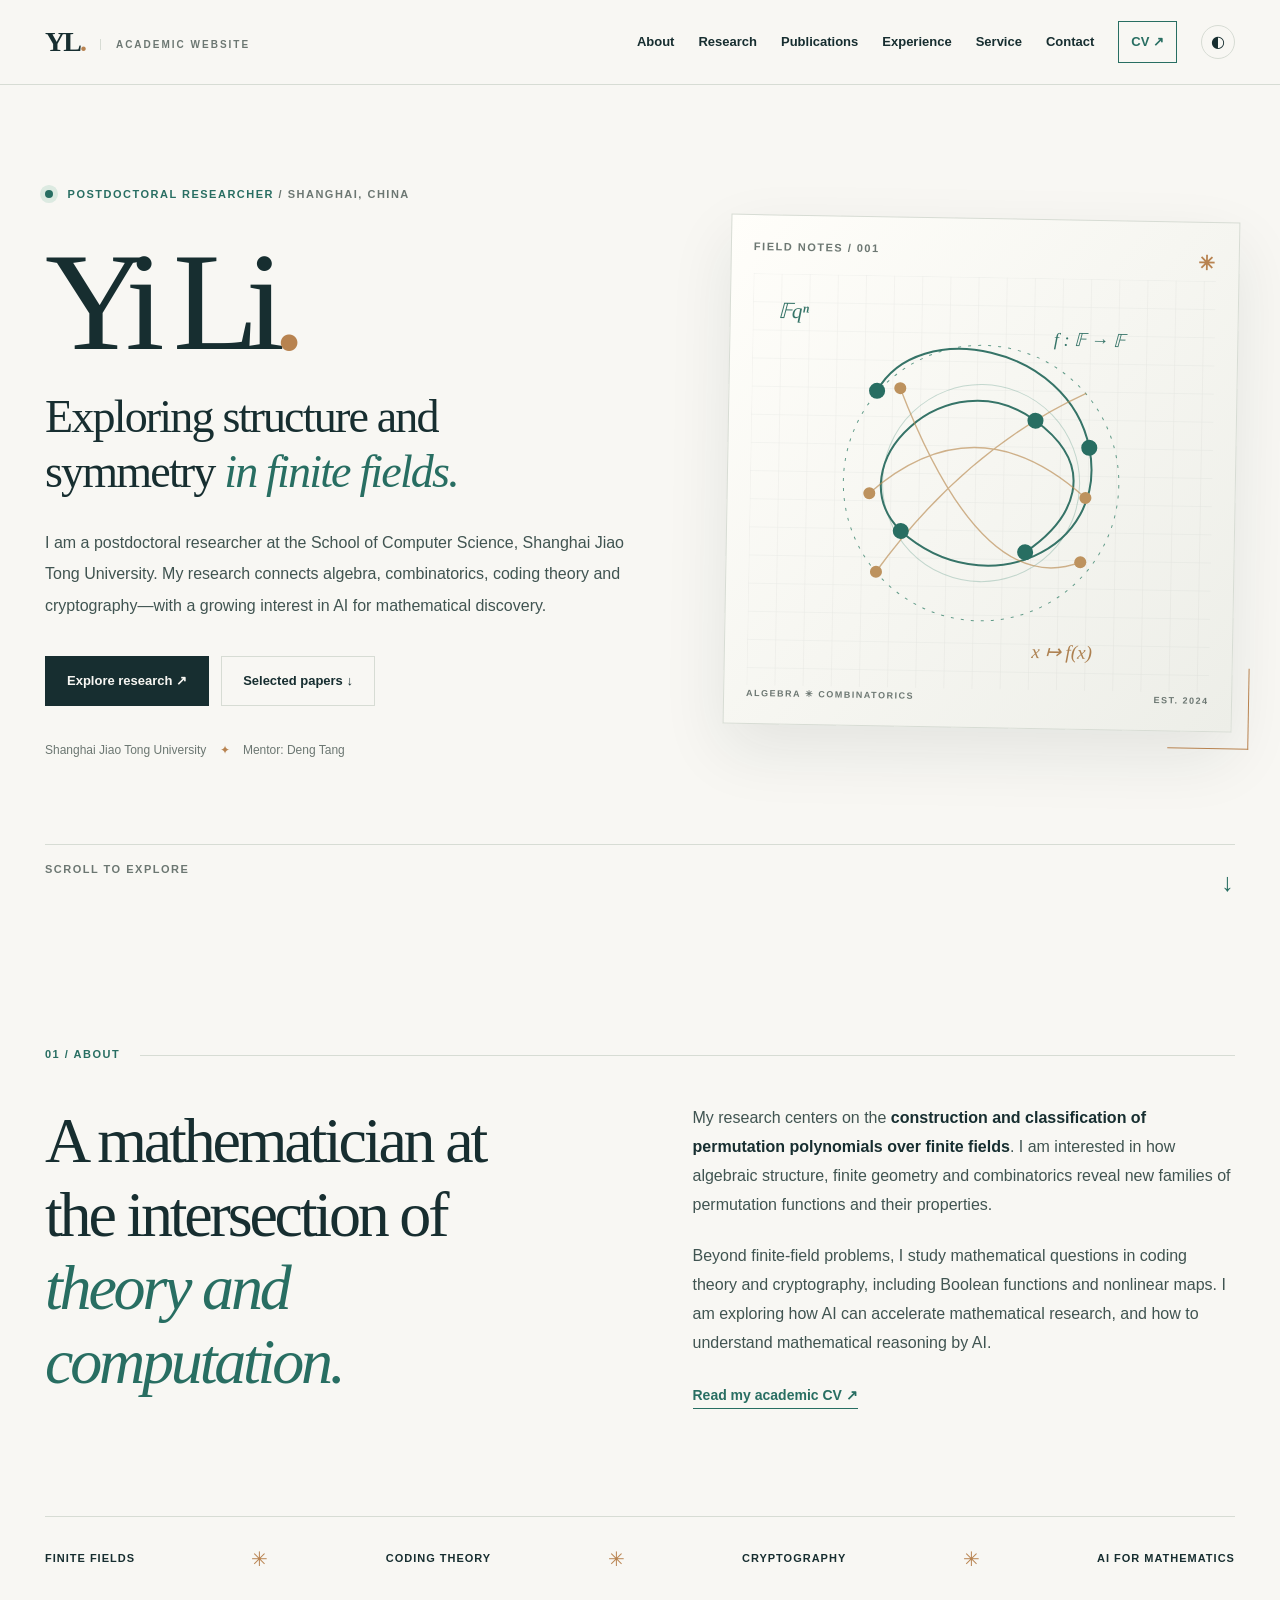
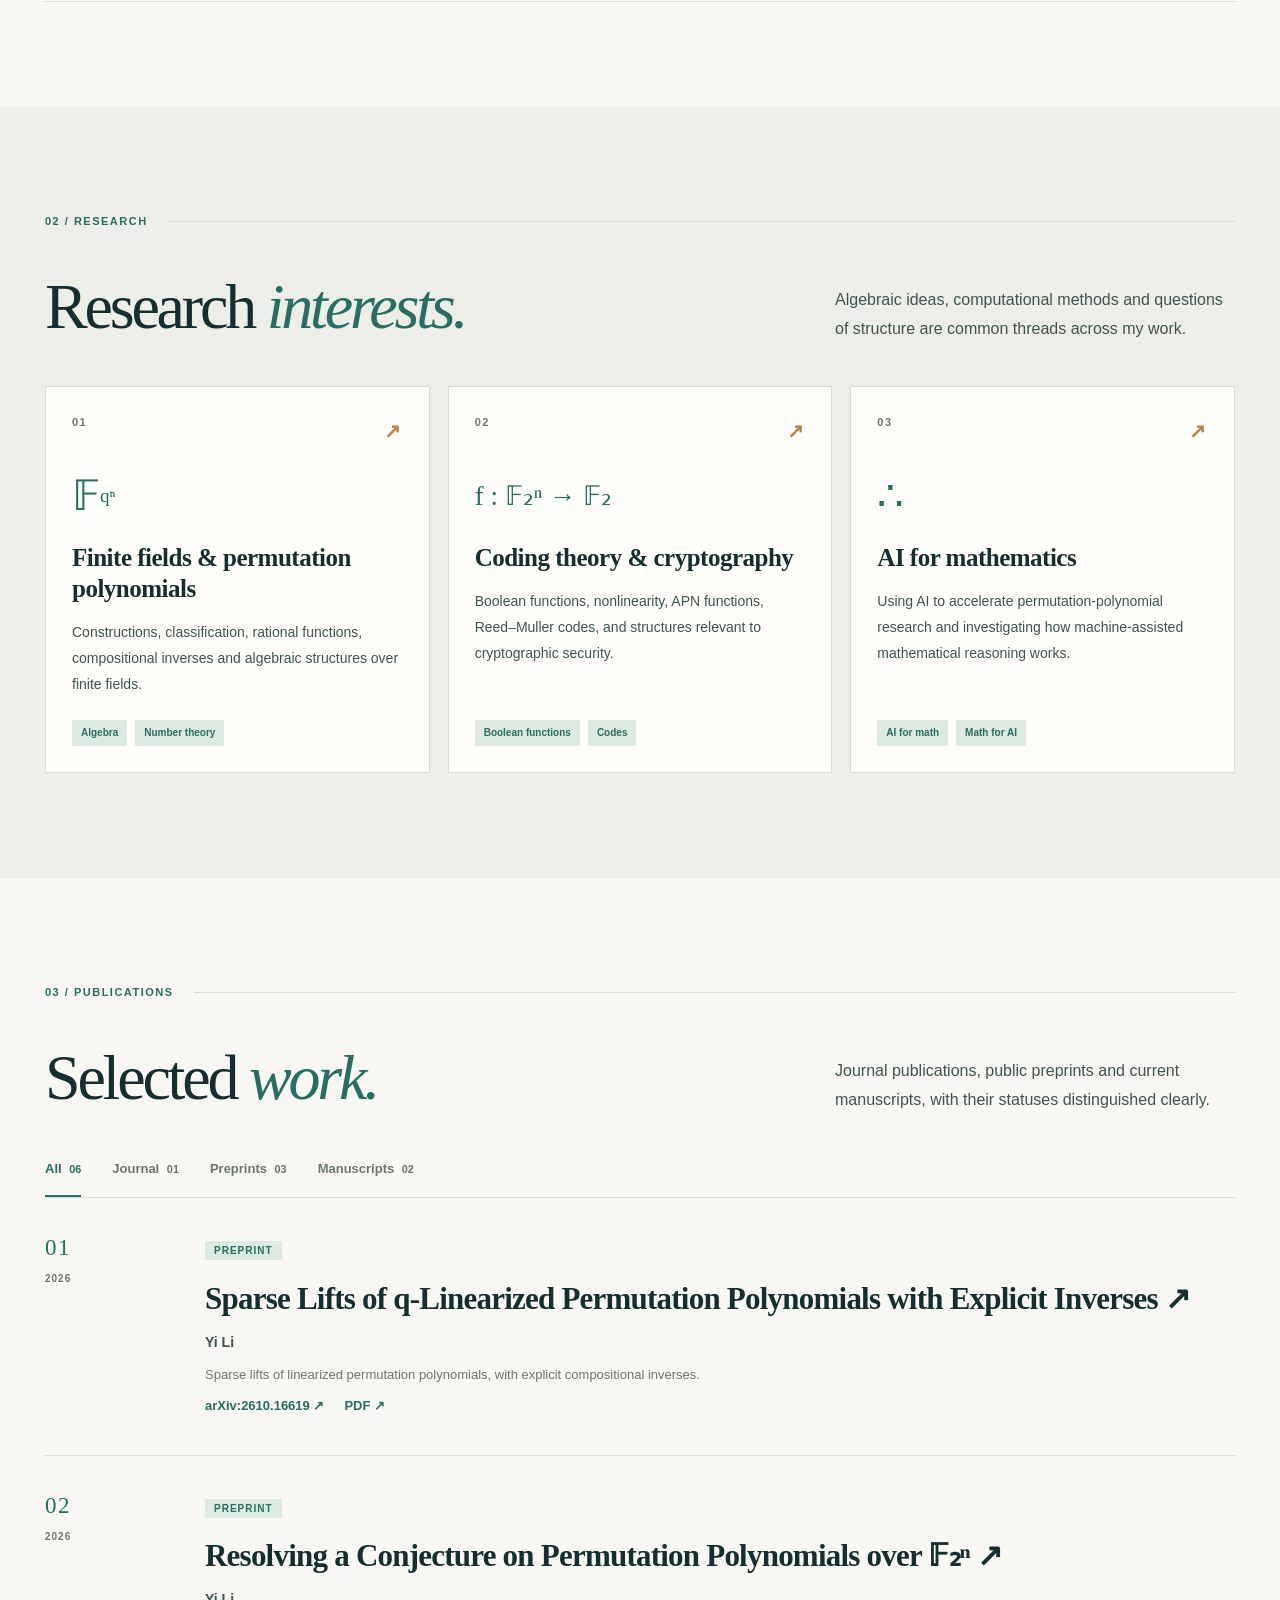
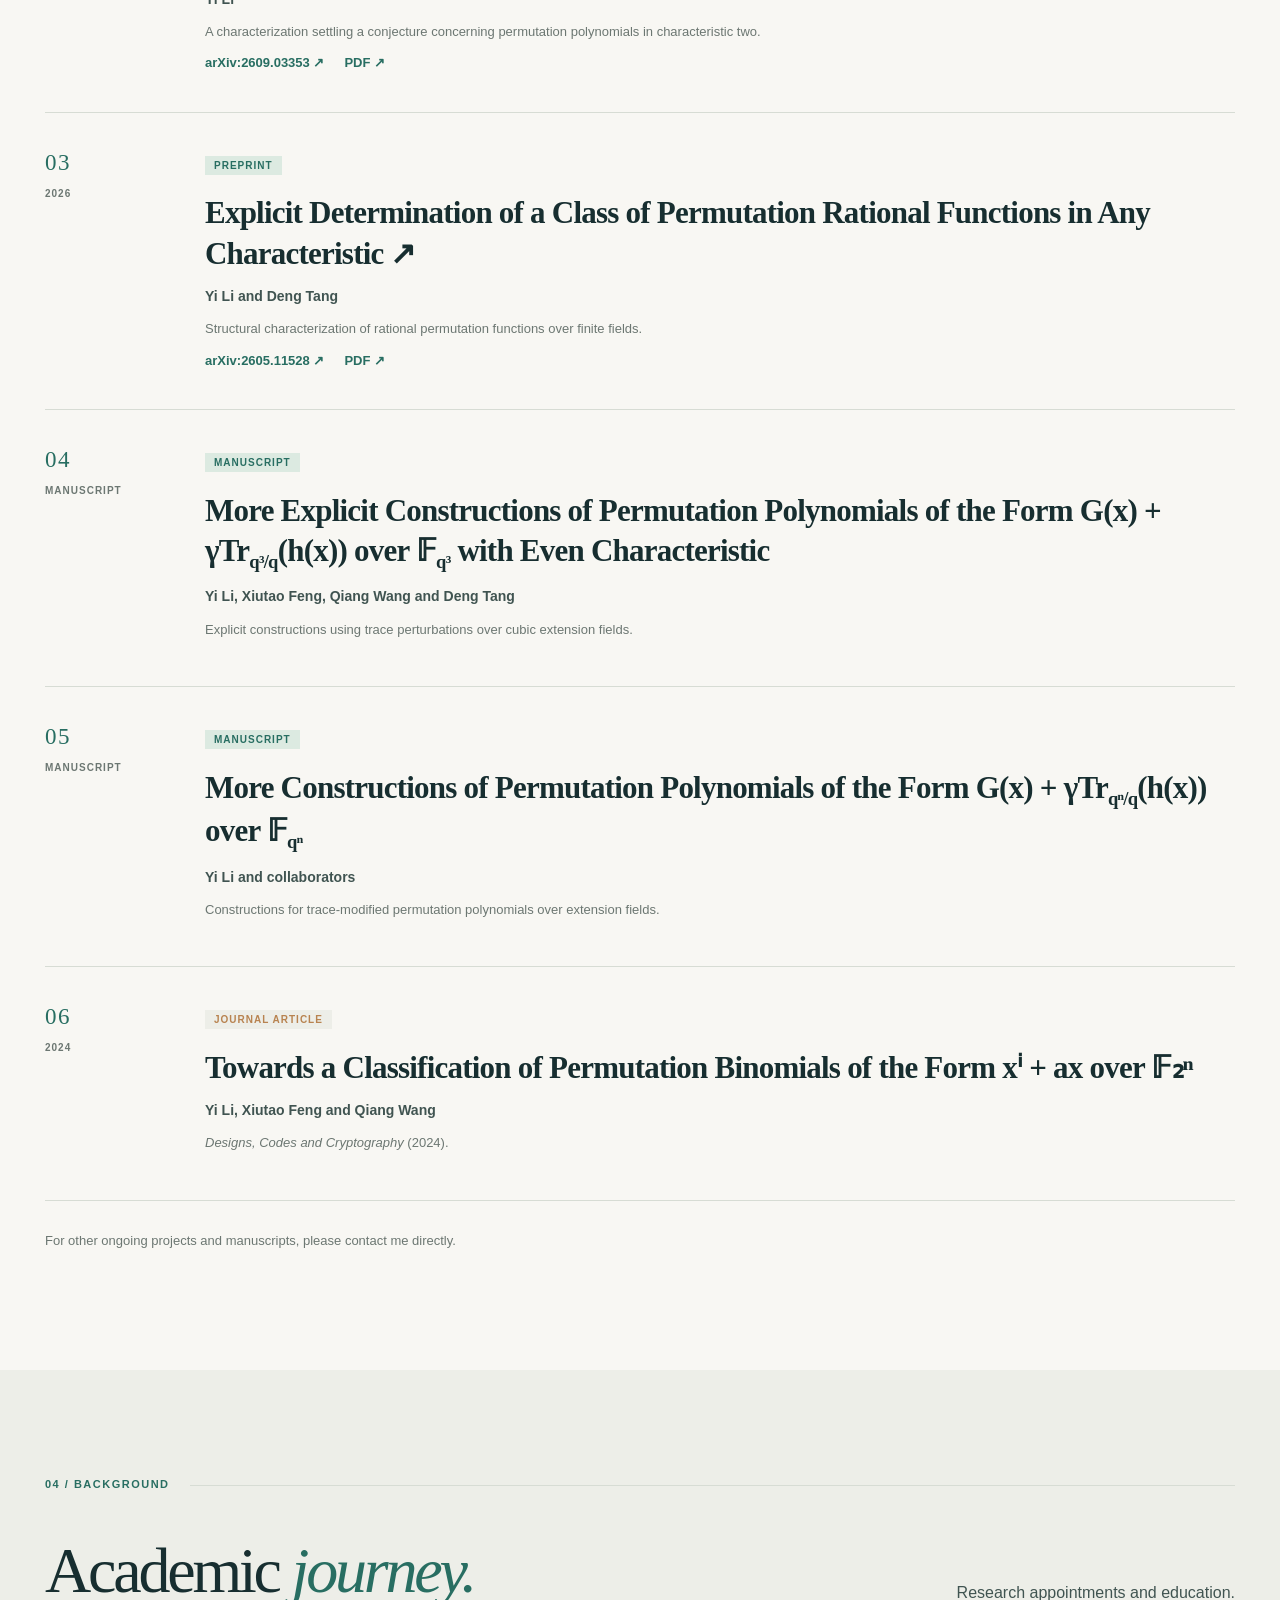
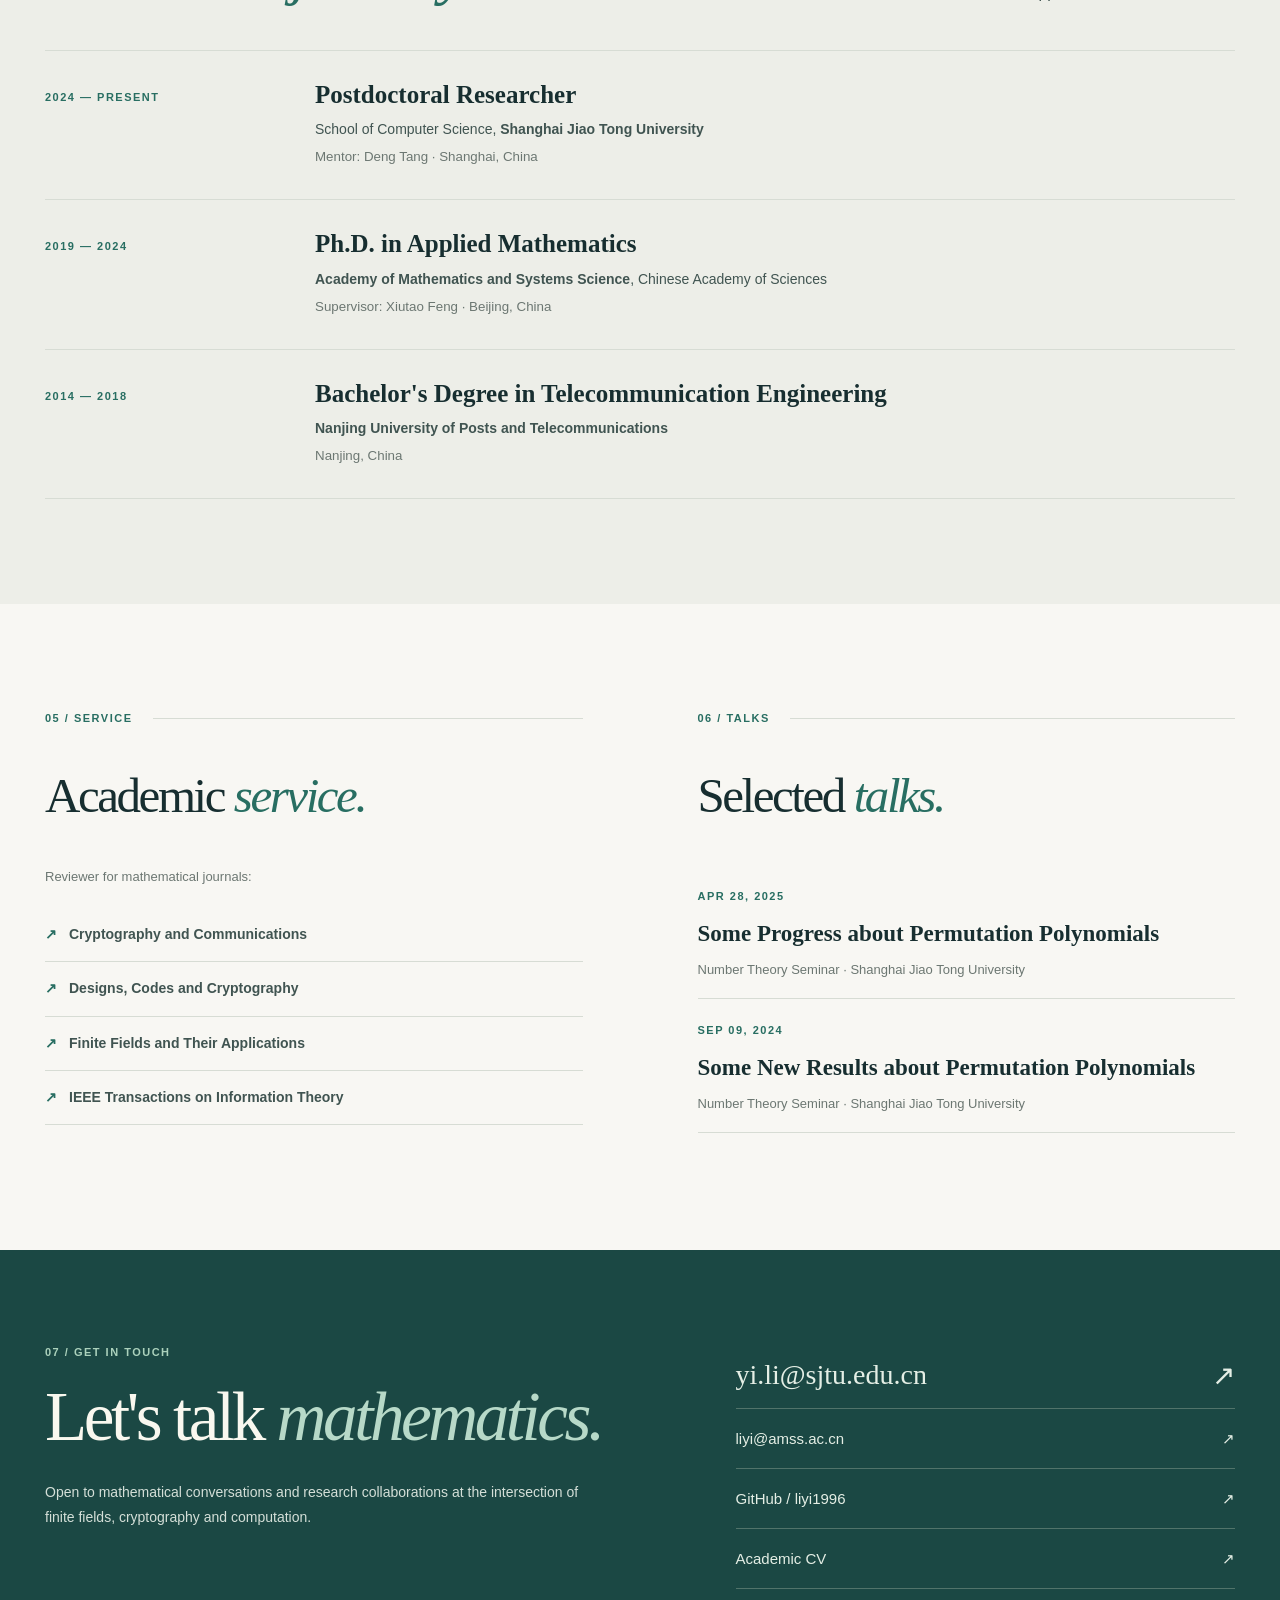
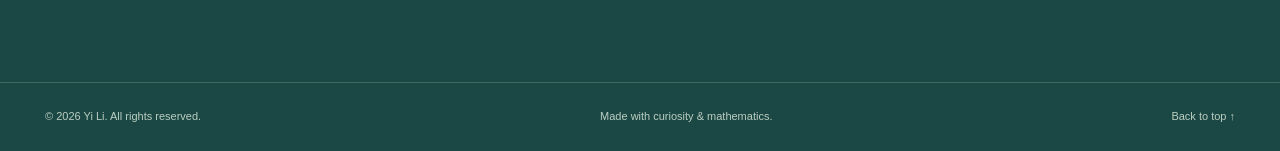
==== index.html @ 16198012 "Publish Yi Li academic website" ====
<!doctype html>
<html lang="en">
<head>
<meta charset="utf-8"><meta name="viewport" content="width=device-width,initial-scale=1">
<meta name="description" content="Yi Li — postdoctoral researcher in finite fields, permutation polynomials, coding theory, cryptography, and AI for mathematics at Shanghai Jiao Tong University.">
<meta name="theme-color" content="#f8f7f3"><title>Yi Li | Academic Website</title>
<link rel="canonical" href="https://liyi1996.github.io/"><link rel="icon" href="favicon.svg" type="image/svg+xml"><link rel="stylesheet" href="styles.css"><script src="script.js" defer></script>
</head>
<body>
<a class="skip" href="#main">Skip to content</a>
<header class="site-header"><div class="wrap header-inner"><a class="brand" href="#home">YL<span>.</span><small>ACADEMIC WEBSITE</small></a><button class="menu" aria-expanded="false" aria-controls="nav">Menu ☰</button><nav id="nav" aria-label="Main navigation"><a href="#about">About</a><a href="#research">Research</a><a href="#publications">Publications</a><a href="#experience">Experience</a><a href="#service">Service</a><a href="#contact">Contact</a><a class="cv-nav" href="cv.html">CV ↗</a><button class="theme" type="button" aria-label="Toggle dark theme" title="Toggle dark theme">◐</button></nav></div></header>
<main id="main">
<section id="home" class="hero"><div class="wrap hero-grid"><div><div class="eyebrow"><span class="dot"></span> POSTDOCTORAL RESEARCHER <span class="muted">/ SHANGHAI, CHINA</span></div><h1>Yi Li<span class="gold">.</span></h1><p class="tagline">Exploring structure and symmetry <em>in finite fields.</em></p><p class="hero-blurb">I am a postdoctoral researcher at the School of Computer Science, Shanghai Jiao Tong University. My research connects algebra, combinatorics, coding theory and cryptography—with a growing interest in AI for mathematical discovery.</p><div class="buttons"><a class="button primary" href="#research">Explore research ↗</a><a class="button secondary" href="#publications">Selected papers ↓</a></div><p class="hero-minor">Shanghai Jiao Tong University <span>✦</span> Mentor: Deng Tang</p></div><div class="art" aria-label="Decorative finite-field inspired mathematical diagram" role="img"><div class="art-top"><span>FIELD NOTES / 001</span><span>✳</span></div><svg viewBox="0 0 460 410" aria-hidden="true"><defs><pattern id="grid" width="28" height="28" patternUnits="userSpaceOnUse"><path d="M28 0H0V28" fill="none" stroke="currentColor" stroke-opacity=".07"/></pattern></defs><rect width="460" height="410" fill="url(#grid)"/><circle cx="230" cy="205" r="137" stroke="#639c8a" stroke-dasharray="3 7" fill="none"/><circle cx="230" cy="205" r="98" stroke="#639c8a" stroke-opacity=".35" fill="none"/><path d="M125 115C165 40 315 66 337 168S235 327 151 254C84 190 194 79 283 142C348 188 322 240 275 273" fill="none" stroke="#367468" stroke-width="2"/><path d="M119 217Q224 122 334 218M148 112Q233 321 330 282M333 114Q214 171 127 295" fill="none" stroke="#bb8c54" stroke-width="1.4" opacity=".65"/><g fill="#286e62"><circle cx="125" cy="115" r="8"/><circle cx="337" cy="168" r="8"/><circle cx="151" cy="254" r="8"/><circle cx="283" cy="142" r="8"/><circle cx="275" cy="273" r="8"/></g><g fill="#bd925e"><circle cx="119" cy="217" r="6"/><circle cx="334" cy="218" r="6"/><circle cx="148" cy="112" r="6"/><circle cx="330" cy="282" r="6"/><circle cx="127" cy="295" r="6"/></g><text x="25" y="44" font-size="21" font-family="Georgia" font-style="italic" fill="#367468">𝔽qⁿ</text><text x="300" y="67" font-size="18" font-family="Georgia" font-style="italic" fill="#367468">f : 𝔽 → 𝔽</text><text x="283" y="378" font-size="19" font-family="Georgia" font-style="italic" fill="#ad8050">x ↦ f(x)</text></svg><div class="art-bottom"><span>ALGEBRA ✳ COMBINATORICS</span><span>EST. 2024</span></div></div></div><div class="wrap hero-underline">SCROLL TO EXPLORE <span>↓</span></div></section>
<section id="about" class="section"><div class="wrap"><div class="section-label">01 / ABOUT <i></i></div><div class="about-grid"><h2>A mathematician at the intersection of <em>theory and computation.</em></h2><div class="prose"><p>My research centers on the <strong>construction and classification of permutation polynomials over finite fields</strong>. I am interested in how algebraic structure, finite geometry and combinatorics reveal new families of permutation functions and their properties.</p><p>Beyond finite-field problems, I study mathematical questions in coding theory and cryptography, including Boolean functions and nonlinear maps. I am exploring how AI can accelerate mathematical research, and how to understand mathematical reasoning by AI.</p><a class="underlink" href="cv.html">Read my academic CV ↗</a></div></div><div class="keywords"><span>FINITE FIELDS</span><b>✳</b><span>CODING THEORY</span><b>✳</b><span>CRYPTOGRAPHY</span><b>✳</b><span>AI FOR MATHEMATICS</span></div></div></section>
<section id="research" class="section tint"><div class="wrap"><div class="section-label">02 / RESEARCH <i></i></div><div class="section-head"><h2>Research <em>interests.</em></h2><p>Algebraic ideas, computational methods and questions of structure are common threads across my work.</p></div><div class="cards"><article class="card"><div class="card-top">01 <span>↗</span></div><div class="symbol">𝔽<sub>qⁿ</sub></div><h3>Finite fields &amp; permutation polynomials</h3><p>Constructions, classification, rational functions, compositional inverses and algebraic structures over finite fields.</p><div class="tags"><span>Algebra</span><span>Number theory</span></div></article><article class="card"><div class="card-top">02 <span>↗</span></div><div class="symbol small-symbol">f : 𝔽₂ⁿ → 𝔽₂</div><h3>Coding theory &amp; cryptography</h3><p>Boolean functions, nonlinearity, APN functions, Reed–Muller codes, and structures relevant to cryptographic security.</p><div class="tags"><span>Boolean functions</span><span>Codes</span></div></article><article class="card"><div class="card-top">03 <span>↗</span></div><div class="symbol">∴</div><h3>AI for mathematics</h3><p>Using AI to accelerate permutation-polynomial research and investigating how machine-assisted mathematical reasoning works.</p><div class="tags"><span>AI for math</span><span>Math for AI</span></div></article></div></div></section>
<section id="publications" class="section"><div class="wrap"><div class="section-label">03 / PUBLICATIONS <i></i></div><div class="section-head"><h2>Selected <em>work.</em></h2><p>Journal publications, public preprints and current manuscripts, with their statuses distinguished clearly.</p></div><div class="filters" role="group" aria-label="Filter publication types"><button class="active" data-filter="all" aria-pressed="true">All <small>06</small></button><button data-filter="journal" aria-pressed="false">Journal <small>01</small></button><button data-filter="preprint" aria-pressed="false">Preprints <small>03</small></button><button data-filter="manuscript" aria-pressed="false">Manuscripts <small>02</small></button></div><div class="pub-list">
<article class="pub" data-type="preprint"><div class="pub-index">01 <small>2026</small></div><div><span class="status">PREPRINT</span><h3><a href="https://arxiv.org/abs/2610.16619" target="_blank" rel="noopener">Sparse Lifts of q-Linearized Permutation Polynomials with Explicit Inverses ↗</a></h3><p class="authors">Yi Li</p><p class="abstract">Sparse lifts of linearized permutation polynomials, with explicit compositional inverses.</p><div class="pub-links"><a href="https://arxiv.org/abs/2610.16619" target="_blank" rel="noopener">arXiv:2610.16619 ↗</a><a href="https://arxiv.org/pdf/2610.16619" target="_blank" rel="noopener">PDF ↗</a></div></div></article>
<article class="pub" data-type="preprint"><div class="pub-index">02 <small>2026</small></div><div><span class="status">PREPRINT</span><h3><a href="https://arxiv.org/abs/2609.03353" target="_blank" rel="noopener">Resolving a Conjecture on Permutation Polynomials over 𝔽₂ⁿ ↗</a></h3><p class="authors">Yi Li</p><p class="abstract">A characterization settling a conjecture concerning permutation polynomials in characteristic two.</p><div class="pub-links"><a href="https://arxiv.org/abs/2609.03353" target="_blank" rel="noopener">arXiv:2609.03353 ↗</a><a href="https://arxiv.org/pdf/2609.03353" target="_blank" rel="noopener">PDF ↗</a></div></div></article>
<article class="pub" data-type="preprint"><div class="pub-index">03 <small>2026</small></div><div><span class="status">PREPRINT</span><h3><a href="https://arxiv.org/abs/2605.11528" target="_blank" rel="noopener">Explicit Determination of a Class of Permutation Rational Functions in Any Characteristic ↗</a></h3><p class="authors">Yi Li and Deng Tang</p><p class="abstract">Structural characterization of rational permutation functions over finite fields.</p><div class="pub-links"><a href="https://arxiv.org/abs/2605.11528" target="_blank" rel="noopener">arXiv:2605.11528 ↗</a><a href="https://arxiv.org/pdf/2605.11528" target="_blank" rel="noopener">PDF ↗</a></div></div></article>
<article class="pub" data-type="manuscript"><div class="pub-index">04 <small>MANUSCRIPT</small></div><div><span class="status">MANUSCRIPT</span><h3>More Explicit Constructions of Permutation Polynomials of the Form G(x) + γTr<sub>q³/q</sub>(h(x)) over 𝔽<sub>q³</sub> with Even Characteristic</h3><p class="authors">Yi Li, Xiutao Feng, Qiang Wang and Deng Tang</p><p class="abstract">Explicit constructions using trace perturbations over cubic extension fields.</p></div></article>
<article class="pub" data-type="manuscript"><div class="pub-index">05 <small>MANUSCRIPT</small></div><div><span class="status">MANUSCRIPT</span><h3>More Constructions of Permutation Polynomials of the Form G(x) + γTr<sub>qⁿ/q</sub>(h(x)) over 𝔽<sub>qⁿ</sub></h3><p class="authors">Yi Li and collaborators</p><p class="abstract">Constructions for trace-modified permutation polynomials over extension fields.</p></div></article>
<article class="pub" data-type="journal"><div class="pub-index">06 <small>2024</small></div><div><span class="status journal">JOURNAL ARTICLE</span><h3>Towards a Classification of Permutation Binomials of the Form xⁱ + ax over 𝔽₂ⁿ</h3><p class="authors">Yi Li, Xiutao Feng and Qiang Wang</p><p class="abstract"><em>Designs, Codes and Cryptography</em> (2024).</p></div></article></div><p class="footnote">For other ongoing projects and manuscripts, please contact me directly.</p></div></section>
<section id="experience" class="section tint"><div class="wrap"><div class="section-label">04 / BACKGROUND <i></i></div><div class="section-head"><h2>Academic <em>journey.</em></h2><p>Research appointments and education.</p></div><div class="timeline"><article><time>2024 — PRESENT</time><div><h3>Postdoctoral Researcher</h3><p>School of Computer Science, <strong>Shanghai Jiao Tong University</strong></p><small>Mentor: Deng Tang · Shanghai, China</small></div></article><article><time>2019 — 2024</time><div><h3>Ph.D. in Applied Mathematics</h3><p><strong>Academy of Mathematics and Systems Science</strong>, Chinese Academy of Sciences</p><small>Supervisor: Xiutao Feng · Beijing, China</small></div></article><article><time>2014 — 2018</time><div><h3>Bachelor's Degree in Telecommunication Engineering</h3><p><strong>Nanjing University of Posts and Telecommunications</strong></p><small>Nanjing, China</small></div></article></div></div></section>
<section id="service" class="section"><div class="wrap twin"><div><div class="section-label">05 / SERVICE <i></i></div><h2>Academic <em>service.</em></h2><p class="note">Reviewer for mathematical journals:</p><ul class="service-list"><li>Cryptography and Communications</li><li>Designs, Codes and Cryptography</li><li>Finite Fields and Their Applications</li><li>IEEE Transactions on Information Theory</li></ul></div><div><div class="section-label">06 / TALKS <i></i></div><h2>Selected <em>talks.</em></h2><div class="talk"><time>APR 28, 2025</time><h3>Some Progress about Permutation Polynomials</h3><p>Number Theory Seminar · Shanghai Jiao Tong University</p></div><div class="talk"><time>SEP 09, 2024</time><h3>Some New Results about Permutation Polynomials</h3><p>Number Theory Seminar · Shanghai Jiao Tong University</p></div></div></div></section>
<section id="contact" class="contact"><div class="wrap contact-grid"><div><div class="eyebrow">07 / GET IN TOUCH</div><h2>Let's talk <em>mathematics.</em></h2><p>Open to mathematical conversations and research collaborations at the intersection of finite fields, cryptography and computation.</p></div><div class="contact-links"><a href="mailto:yi.li@sjtu.edu.cn">yi.li@sjtu.edu.cn <span>↗</span></a><a href="mailto:liyi@amss.ac.cn">liyi@amss.ac.cn <span>↗</span></a><a href="https://github.com/liyi1996">GitHub / liyi1996 <span>↗</span></a><a href="cv.html">Academic CV <span>↗</span></a></div></div></section>
</main><footer><div class="wrap footer-row"><span>© <span id="year">2026</span> Yi Li. All rights reserved.</span><span>Made with curiosity & mathematics.</span><a href="#home">Back to top ↑</a></div></footer>
</body></html>
---- styles.css ----
:root{color-scheme:light;--bg:#f8f7f3;--paper:#fffefa;--surface:#edeee8;--ink:#172e30;--soft:#405451;--muted:#6c7772;--line:#d7dcd4;--accent:#286e62;--pale:#dceae1;--gold:#b88350;--footer:#1b4844;--serif:Georgia,'Times New Roman',serif;--sans:'Avenir Next',Avenir,'Segoe UI',Arial,sans-serif}
html[data-theme=dark]{color-scheme:dark;--bg:#122021;--paper:#1a2b2b;--surface:#243934;--ink:#f0f0e7;--soft:#d0d7d1;--muted:#b1c0b8;--line:#3a514b;--accent:#9ad0b7;--pale:#25483d;--gold:#e0b27e;--footer:#091919}
*{box-sizing:border-box}html{scroll-behavior:smooth;scroll-padding-top:90px}body{margin:0;background:var(--bg);color:var(--ink);font:16px/1.8 var(--sans);-webkit-font-smoothing:antialiased}a{color:inherit;text-decoration:none}button{font:inherit}button,a{-webkit-tap-highlight-color:transparent}button:focus-visible,a:focus-visible{outline:3px solid var(--gold);outline-offset:4px}.wrap{width:min(1190px,calc(100% - 88px));margin:auto}.skip{position:absolute;top:-100px;left:10px;background:var(--ink);color:var(--paper);padding:8px 12px;z-index:1000}.skip:focus{top:10px}.site-header{position:sticky;top:0;z-index:100;background:var(--bg);border-bottom:1px solid var(--line)}.header-inner{height:84px;display:flex;justify-content:space-between;align-items:center;gap:20px}.brand{font:700 28px var(--serif);letter-spacing:-2px;white-space:nowrap}.brand span,.gold{color:var(--gold)}.brand small{display:inline-block;vertical-align:middle;font:700 10px var(--sans);letter-spacing:2px;margin-left:15px;padding-left:15px;border-left:1px solid var(--line);color:var(--muted)}nav{display:flex;align-items:center;gap:24px}nav a{font-size:13px;font-weight:650}nav a:hover,.underlink:hover,.pub a:hover{color:var(--accent)}nav .cv-nav{border:1px solid var(--accent);padding:8px 12px;color:var(--accent)}.theme{background:transparent;border:1px solid var(--line);border-radius:50%;width:34px;height:34px;cursor:pointer;color:var(--ink)}.menu{display:none}.hero{padding:100px 0 35px;overflow:hidden}.hero-grid{display:grid;grid-template-columns:1.1fr .9fr;gap:60px;align-items:center}.eyebrow,.section-label,.art-top,.art-bottom,.hero-underline,.card-top,.tags,.pub-index,.status,.timeline time,.talk time{font-size:11px;letter-spacing:1.5px;font-weight:750;color:var(--accent)}.dot{display:inline-block;width:8px;height:8px;border-radius:100%;background:var(--accent);box-shadow:0 0 0 5px var(--pale);margin-right:10px}.muted{color:var(--muted)}h1,h2,h3,p{margin-top:0}.hero h1{font:500 clamp(92px,11vw,158px)/1.05 var(--serif);letter-spacing:-.095em;margin:23px 0 13px}.tagline{font:400 clamp(31px,3.6vw,49px)/1.2 var(--serif);letter-spacing:-.04em;max-width:560px;margin-bottom:28px}.tagline em,.section h2 em{color:var(--accent)}.hero-blurb{font-size:16px;line-height:1.95;color:var(--soft);max-width:590px}.buttons{display:flex;gap:12px;flex-wrap:wrap;margin-top:35px}.button{font-size:13px;font-weight:650;min-height:50px;padding:12px 21px;display:inline-flex;align-items:center;justify-content:space-between;gap:25px;border:1px solid var(--ink);transition:transform .2s}.button:hover{transform:translateY(-3px)}.primary{background:var(--ink);color:var(--bg)}.secondary{border-color:var(--line)}.hero-minor{font-size:12px;color:var(--muted);margin:34px 0 0}.hero-minor span{color:var(--gold);padding:0 10px}.art{max-width:520px;width:100%;justify-self:end;background:linear-gradient(130deg,var(--paper),var(--surface));padding:22px;border:1px solid var(--line);box-shadow:0 25px 65px rgba(19,43,43,.09);transform:rotate(1deg);position:relative}.art:after{content:'';position:absolute;bottom:-18px;right:-18px;width:80px;height:80px;border-bottom:1px solid var(--gold);border-right:1px solid var(--gold)}.art svg{width:100%;display:block}.art-top,.art-bottom{display:flex;justify-content:space-between;color:var(--muted)}.art-top span:last-child{color:var(--gold);font-size:20px}.art-bottom{font-size:9px}.hero-underline{display:flex;justify-content:space-between;border-top:1px solid var(--line);margin-top:83px;padding-top:15px;color:var(--muted)}.hero-underline span{font-size:25px;color:var(--accent)}.section{padding:105px 0}.section-label{display:flex;align-items:center;gap:20px;margin-bottom:39px}.section-label i{flex:1;height:1px;background:var(--line)}.section h2,.contact h2{font:500 clamp(39px,5vw,65px)/1.15 var(--serif);letter-spacing:-.05em}.about-grid{display:grid;grid-template-columns:1fr 1fr;gap:105px}.about-grid h2{max-width:520px}.prose p{color:var(--soft);margin-bottom:23px}.prose strong{color:var(--ink)}.underlink{font-weight:700;font-size:14px;color:var(--accent);border-bottom:1px solid var(--accent);padding-bottom:5px}.keywords{display:flex;align-items:center;justify-content:space-between;gap:10px;border-top:1px solid var(--line);border-bottom:1px solid var(--line);margin-top:64px;padding:24px 0;font-size:11px;font-weight:750;letter-spacing:1px}.keywords b{font-weight:400;font-size:20px;color:var(--gold)}.tint{background:var(--surface)}.section-head{display:grid;grid-template-columns:1.2fr .8fr;gap:50px;align-items:end;margin-bottom:42px}.section-head h2{margin-bottom:0}.section-head p{max-width:400px;justify-self:end;margin:0;color:var(--soft)}.cards{display:grid;grid-template-columns:repeat(3,1fr);gap:18px}.card{display:flex;flex-direction:column;padding:26px;min-height:384px;border:1px solid var(--line);background:var(--paper);transition:transform .2s,box-shadow .2s}.card:hover{transform:translateY(-5px);box-shadow:0 18px 45px rgba(20,48,44,.1)}.card-top{display:flex;justify-content:space-between;color:var(--muted)}.card-top span{font-size:20px;color:var(--gold)}.symbol{font:42px var(--serif);color:var(--accent);height:93px;display:flex;align-items:center}.symbol sub{font-size:19px}.small-symbol{font-size:27px}.card h3{font:600 25px/1.24 var(--serif);letter-spacing:-.02em;margin:0 0 16px}.card p{font-size:14px;line-height:1.85;color:var(--soft);margin:0 0 22px}.tags{display:flex;flex-wrap:wrap;gap:8px;margin-top:auto;font-size:10px;letter-spacing:0}.tags span{padding:4px 9px;color:var(--accent);background:var(--pale)}.filters{display:flex;overflow-x:auto;gap:31px;border-bottom:1px solid var(--line);white-space:nowrap}.filters button{border:0;border-bottom:2px solid transparent;padding:0 0 15px;background:transparent;color:var(--muted);font-size:13px;cursor:pointer;font-weight:700}.filters button.active{border-bottom-color:var(--accent);color:var(--accent)}.filters small{margin-left:4px}.pub{display:grid;grid-template-columns:135px 1fr;gap:25px;border-bottom:1px solid var(--line);padding:37px 0}.pub[hidden]{display:none}.pub-index{font:500 23px var(--serif);display:flex;flex-direction:column;gap:12px}.pub-index small{font:700 10px var(--sans);letter-spacing:1px;color:var(--muted)}.status{background:var(--pale);padding:4px 9px;letter-spacing:1px;font-size:10px}.status.journal{color:var(--gold);background:var(--surface)}.pub h3{font:600 clamp(23px,2.6vw,31px)/1.3 var(--serif);letter-spacing:-.025em;margin:15px 0 10px}.pub h3 sub{font-size:.6em}.authors{font-size:14px;font-weight:650;color:var(--soft);margin-bottom:8px}.abstract{font-size:13px;color:var(--muted);margin-bottom:8px}.pub-links{display:flex;gap:20px}.pub-links a{font-size:13px;color:var(--accent);font-weight:700}.footnote,.note{font-size:13px;color:var(--muted);margin-top:28px}.timeline{border-top:1px solid var(--line)}.timeline article{display:grid;grid-template-columns:240px 1fr;gap:30px;border-bottom:1px solid var(--line);padding:28px 0}.timeline time{padding-top:9px}.timeline h3{font:600 25px/1.3 var(--serif);margin:0 0 6px}.timeline p{font-size:14px;color:var(--soft);margin:0}.timeline small{color:var(--muted)}.twin{display:grid;grid-template-columns:1fr 1fr;gap:115px}.twin h2{font-size:clamp(35px,4vw,49px)}.service-list{padding:0;margin:20px 0;list-style:none}.service-list li{border-bottom:1px solid var(--line);font-size:14px;font-weight:650;color:var(--soft);padding:14px 0}.service-list li:before{content:'↗';color:var(--accent);padding-right:12px}.talk{border-bottom:1px solid var(--line);padding:16px 0}.talk h3{font:600 23px/1.25 var(--serif);margin:10px 0}.talk p{font-size:13px;color:var(--muted);margin:0}.contact{background:var(--footer);color:#f9f8ef;padding:93px 0}.contact-grid{display:grid;grid-template-columns:1.1fr .9fr;gap:80px}.contact .eyebrow{color:#abd1bc}.contact h2{font-size:clamp(43px,5.4vw,72px);margin:14px 0 24px}.contact h2 em{color:#b7d9c8}.contact p{font-size:14px;max-width:540px;color:#d4dfd8}.contact-links{align-self:center;display:flex;flex-direction:column}.contact-links a{display:flex;justify-content:space-between;gap:15px;padding:16px 0;border-bottom:1px solid #51736a;color:#e4eee5;font-size:15px}.contact-links a:first-child{font:28px var(--serif)}.contact-links a:hover{color:#fff}footer{background:var(--footer);color:#bbcec2;border-top:1px solid #416960;font-size:11px;padding:24px 0}.footer-row{display:flex;justify-content:space-between;gap:20px;flex-wrap:wrap}footer a:hover{color:white}
.cv-page{padding:55px 0 85px}.cv-top-controls{display:flex;justify-content:space-between;margin-bottom:26px}.cv-top-controls a{font-size:13px;color:var(--accent);font-weight:700}.cv-top-controls button{border:1px solid var(--accent);background:transparent;color:var(--accent);padding:8px 12px;cursor:pointer}.cv-paper{padding:65px;background:var(--paper);border:1px solid var(--line)}.cv-heading{display:flex;justify-content:space-between;gap:40px;align-items:start;border-bottom:2px solid var(--ink);padding-bottom:26px}.cv-heading h1{font:500 64px var(--serif);letter-spacing:-.06em;margin:0}.cv-heading p{font-size:14px;color:var(--soft)}.cv-contact-info{font-size:13px;text-align:right}.cv-contact-info a{display:block;color:var(--accent)}.cv-section{display:grid;grid-template-columns:155px 1fr;gap:35px;border-bottom:1px solid var(--line);padding:25px 0}.cv-section:last-child{border:0}.cv-section h2{font:700 11px var(--sans);letter-spacing:1.5px;color:var(--accent);text-transform:uppercase;margin:6px 0}.cv-section p,.cv-section li{font-size:13px;line-height:1.8}.cv-section p{margin-bottom:9px}.cv-entry{margin-bottom:18px}.cv-entry h3{font:700 16px var(--sans);margin:0}.cv-entry>small{color:var(--muted)}.cv-papers{padding-left:20px;margin:0}.cv-papers li{padding:0 0 11px}.cv-papers a{color:var(--accent)}.cv-list{margin:0;padding-left:19px}
@media(max-width:1000px){nav{gap:14px}.hero-grid{gap:30px}.twin{gap:55px}.about-grid{gap:55px}.card{padding:22px}}@media(max-width:820px){.wrap{width:calc(100% - 44px)}.header-inner{height:72px}.menu{display:block;background:var(--paper);border:1px solid var(--line);color:var(--ink);font-size:13px;padding:7px 13px;cursor:pointer}nav{display:none;position:absolute;top:72px;left:0;right:0;background:var(--bg);border-bottom:1px solid var(--line);padding:17px 24px 24px;flex-direction:column;align-items:stretch;gap:0}nav.open{display:flex}nav a{font-size:15px;padding:9px 0}nav .cv-nav{margin-top:10px;padding:9px}.theme{margin-top:15px}.hero{padding-top:60px}.hero-grid,.about-grid,.section-head,.twin,.contact-grid{grid-template-columns:1fr;gap:30px}.hero-grid{gap:65px}.hero h1{font-size:114px}.art{justify-self:center;max-width:500px}.section{padding:78px 0}.section-head p{justify-self:start}.cards{grid-template-columns:1fr}.card{min-height:280px}.symbol{height:75px}.keywords{flex-wrap:wrap;justify-content:center;gap:14px}.timeline article{grid-template-columns:150px 1fr}.cv-paper{padding:32px}.cv-section{grid-template-columns:1fr;gap:8px}}@media(max-width:520px){.wrap{width:calc(100% - 36px)}.brand small{font-size:9px;letter-spacing:1px;margin-left:9px;padding-left:9px}.hero h1{font-size:91px}.tagline{font-size:35px}.hero-blurb{font-size:14px}.buttons{flex-direction:column}.section h2{font-size:43px}.pub{grid-template-columns:1fr;gap:9px;padding:27px 0}.pub-index{flex-direction:row;align-items:center}.pub h3{font-size:24px}.timeline article{grid-template-columns:1fr;gap:5px}.timeline time{padding:0}.cv-heading{flex-direction:column;gap:5px}.cv-heading h1{font-size:50px}.cv-contact-info{text-align:left}.cv-paper{padding:24px}.contact-links a:first-child{font-size:22px}}
@media(prefers-reduced-motion:reduce){html{scroll-behavior:auto}*{transition:none!important}}@media print{body{background:#fff;color:#000}.cv-top-controls,.site-header,footer{display:none!important}.cv-page{padding:0}.wrap{width:100%}.cv-paper{border:0;padding:0}.cv-section{grid-template-columns:130px 1fr;gap:20px;page-break-inside:avoid;padding:12px 0}.cv-section li{page-break-inside:avoid}.cv-heading h1{font-size:43px}:root{--ink:#000;--soft:#222;--muted:#333;--line:#bbb;--paper:#fff;--accent:#164b44}@page{size:A4;margin:15mm}}
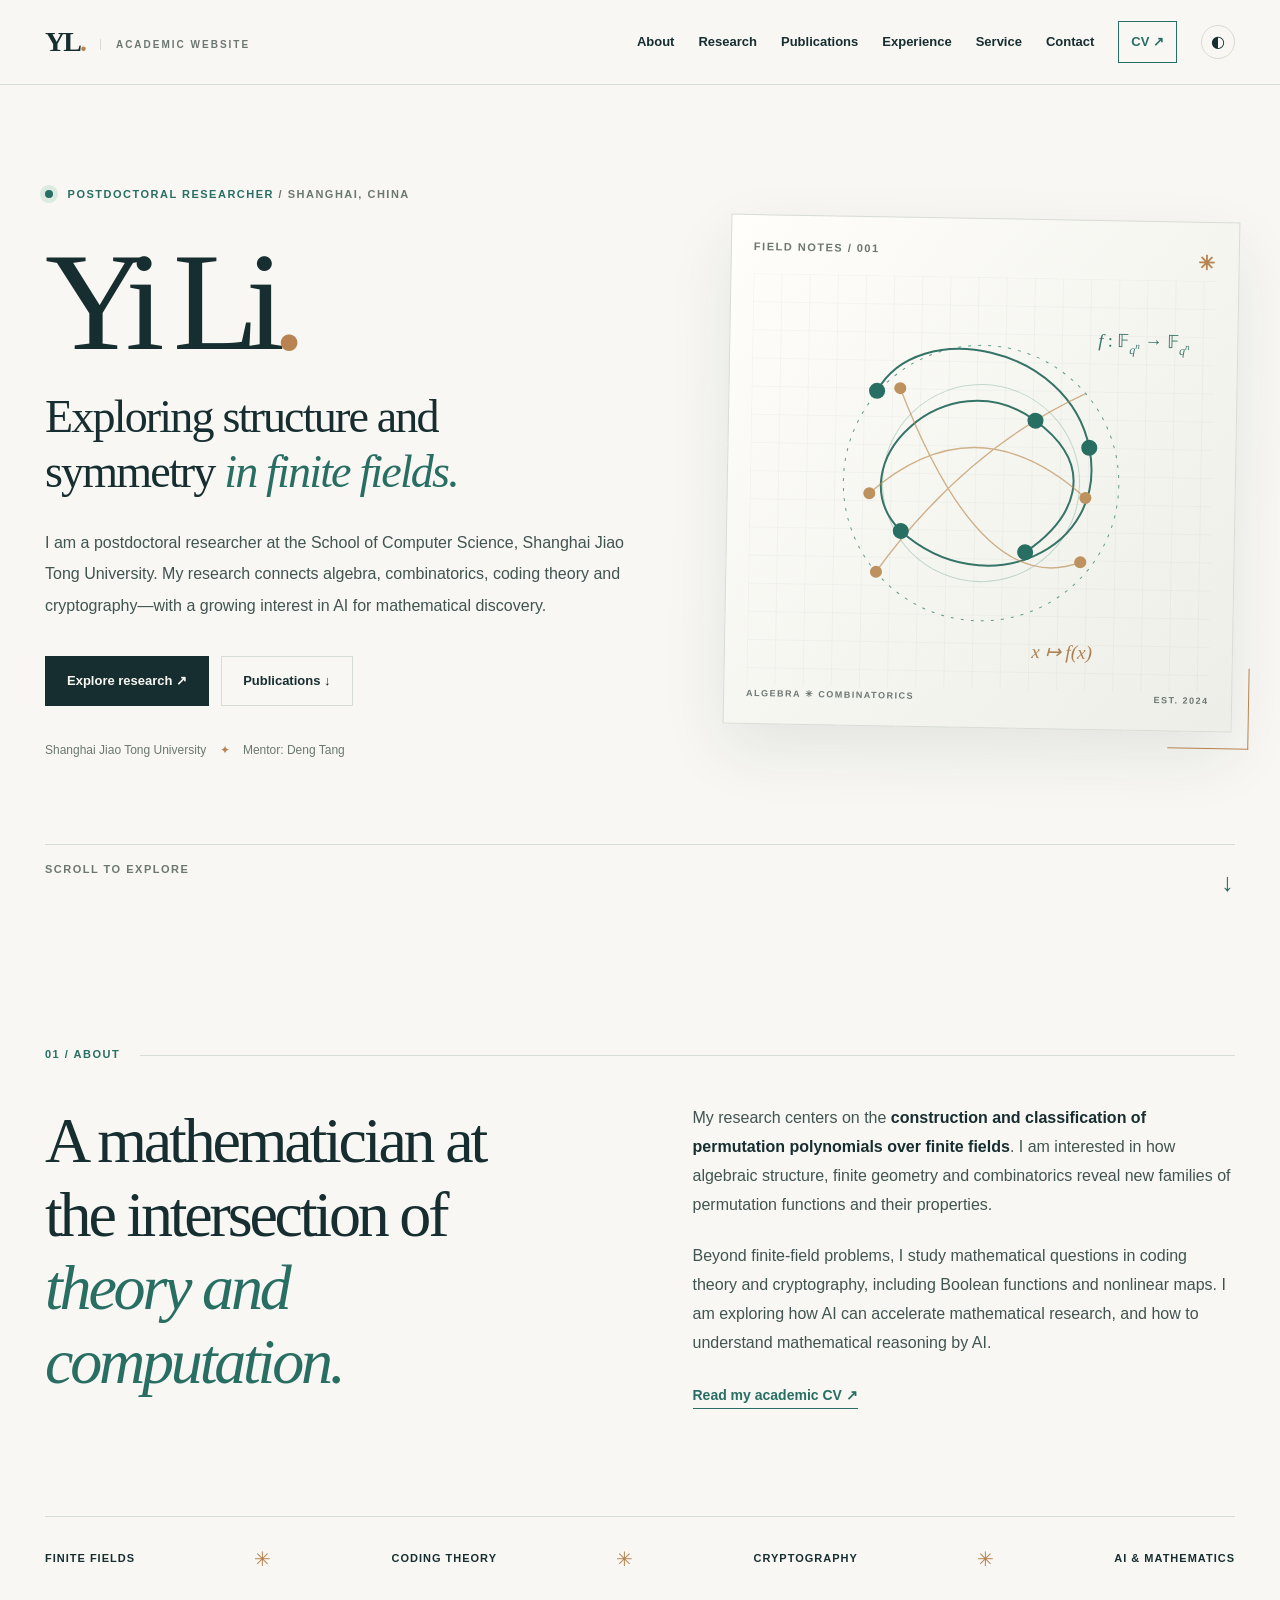
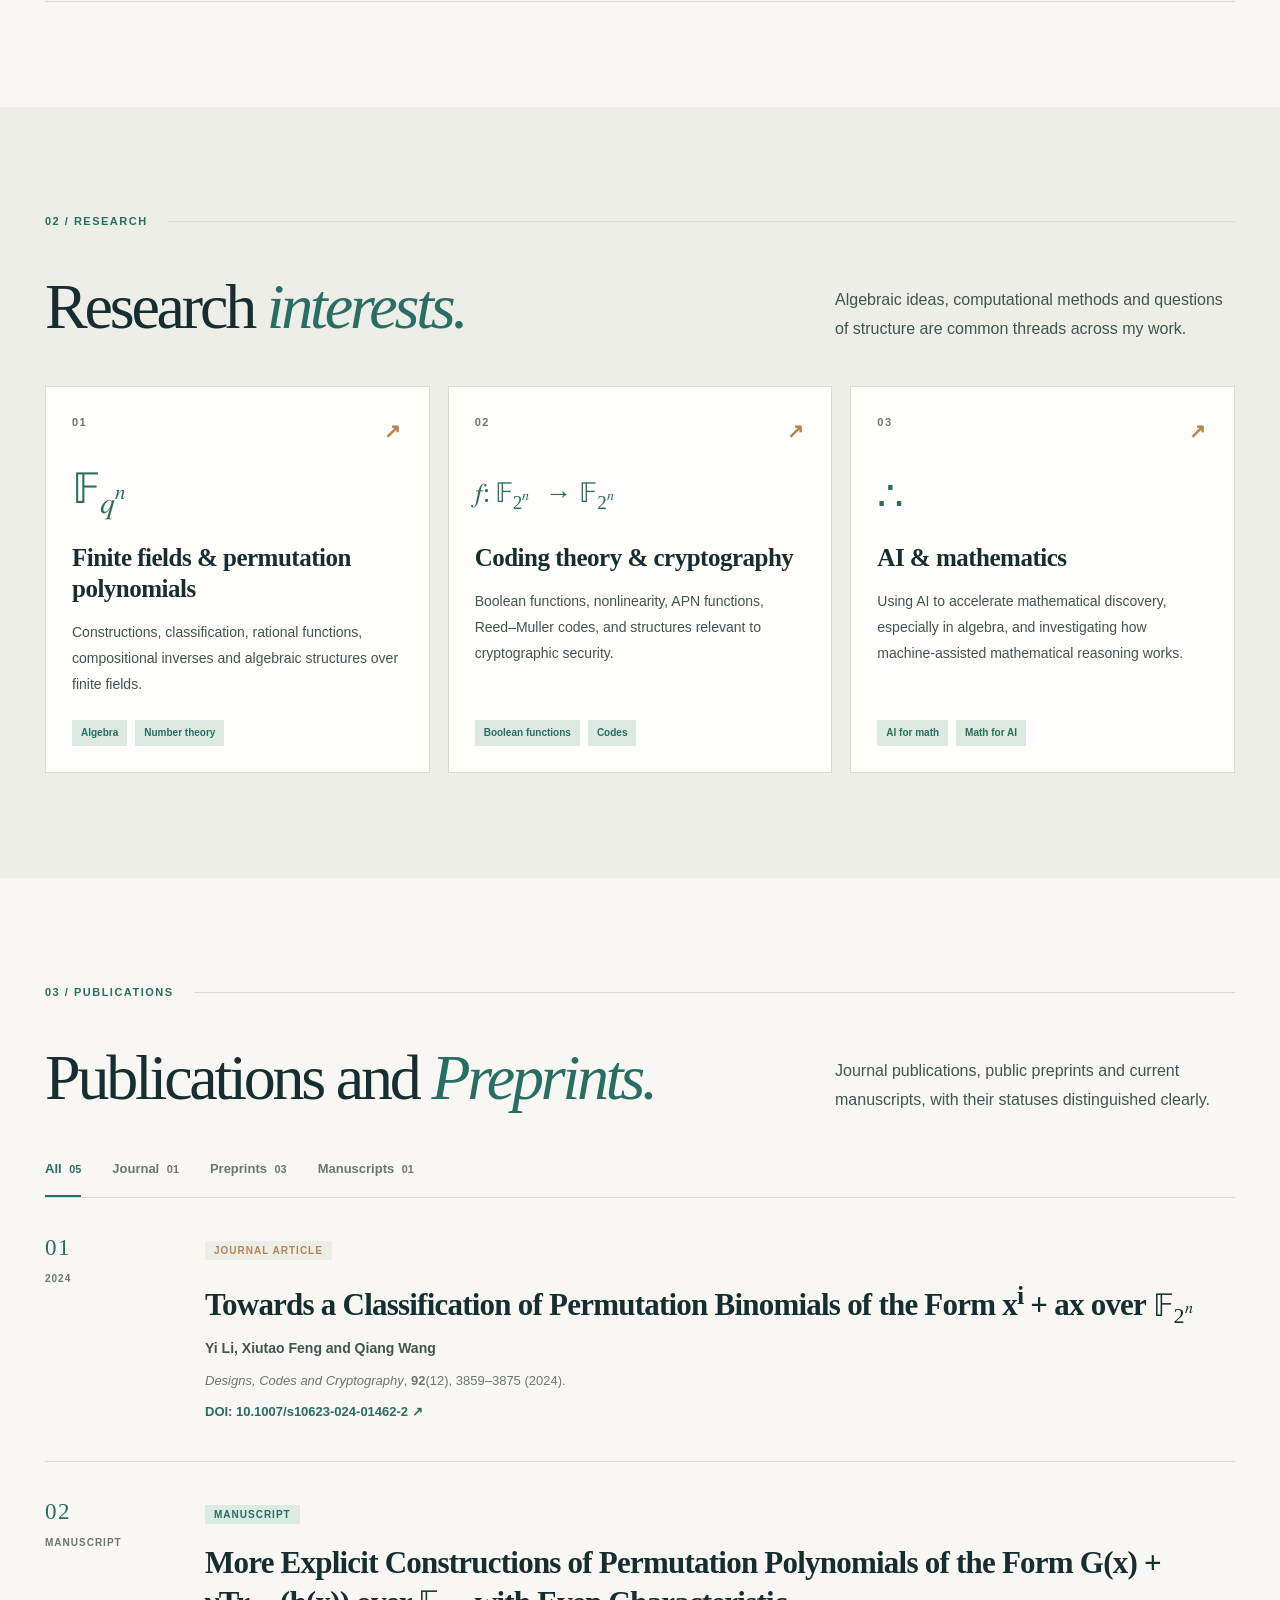
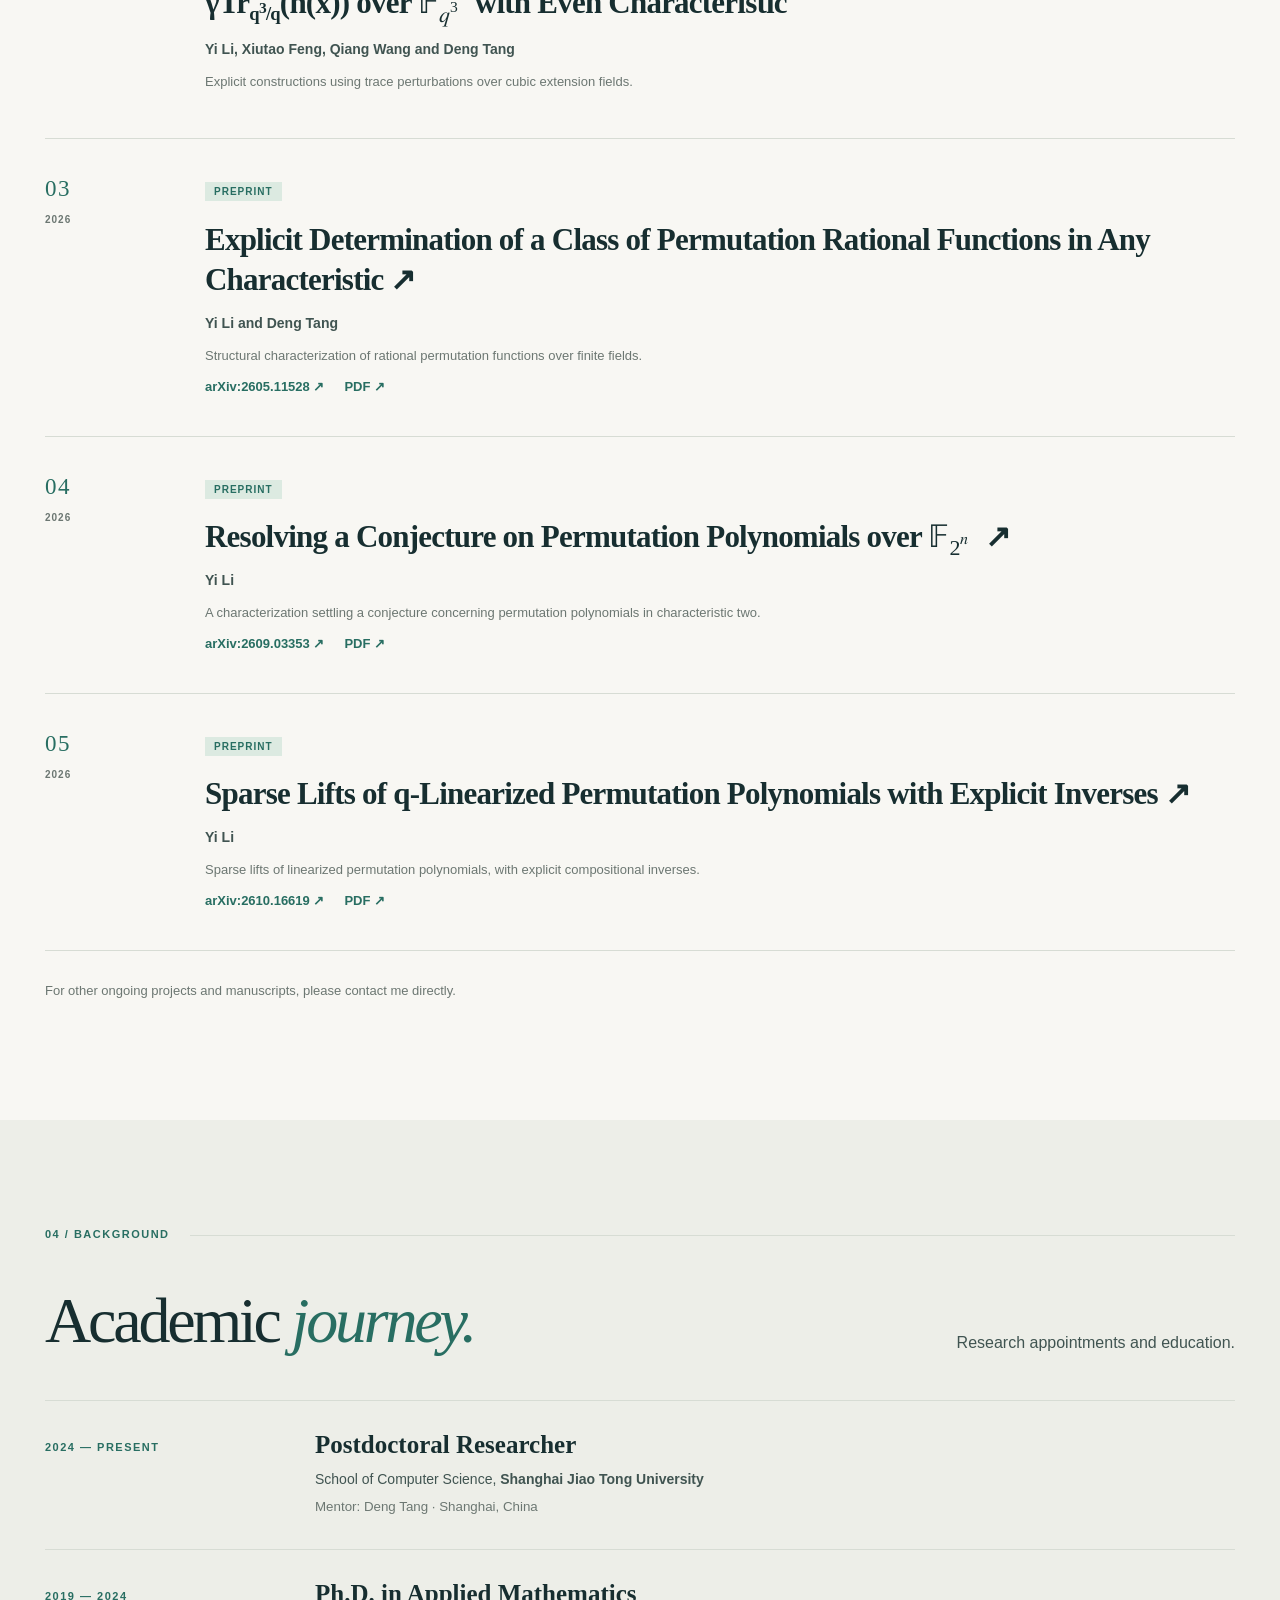
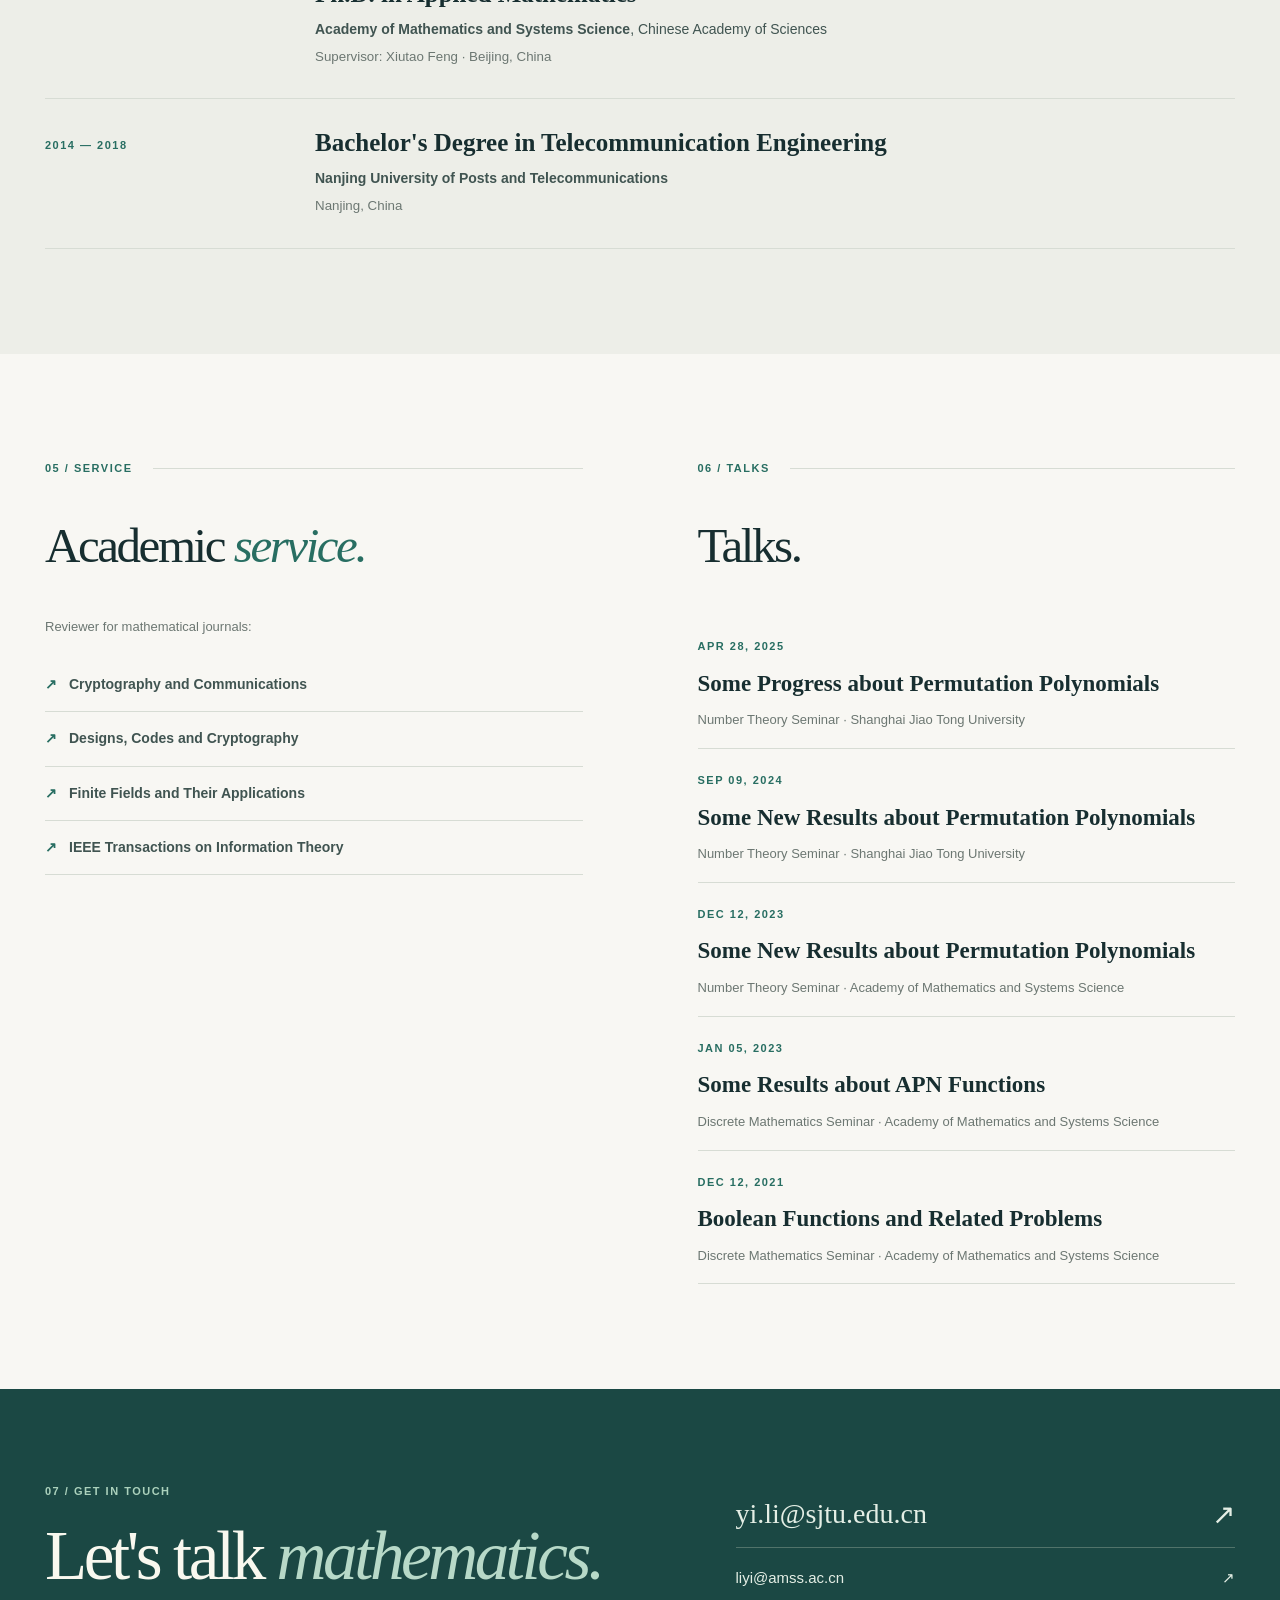
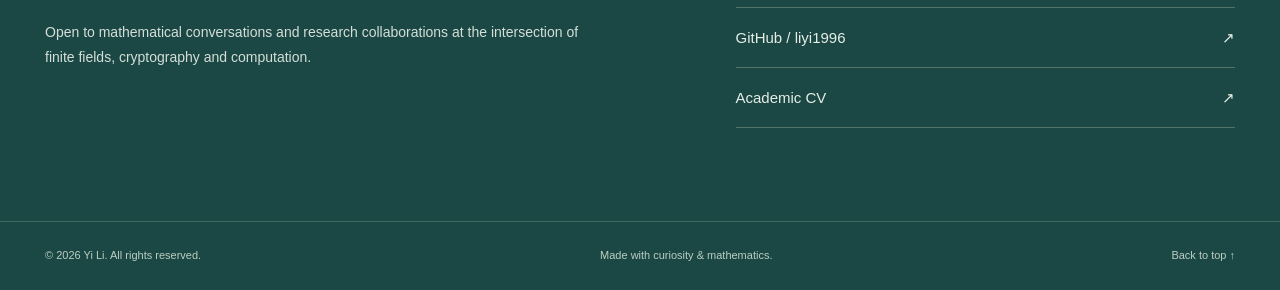
==== commit d8ee67d6: "Update publications and research details from CV" ====
--- a/index.html
+++ b/index.html
@@ -10,18 +10,17 @@
 <a class="skip" href="#main">Skip to content</a>
 <header class="site-header"><div class="wrap header-inner"><a class="brand" href="#home">YL<span>.</span><small>ACADEMIC WEBSITE</small></a><button class="menu" aria-expanded="false" aria-controls="nav">Menu ☰</button><nav id="nav" aria-label="Main navigation"><a href="#about">About</a><a href="#research">Research</a><a href="#publications">Publications</a><a href="#experience">Experience</a><a href="#service">Service</a><a href="#contact">Contact</a><a class="cv-nav" href="cv.html">CV ↗</a><button class="theme" type="button" aria-label="Toggle dark theme" title="Toggle dark theme">◐</button></nav></div></header>
 <main id="main">
-<section id="home" class="hero"><div class="wrap hero-grid"><div><div class="eyebrow"><span class="dot"></span> POSTDOCTORAL RESEARCHER <span class="muted">/ SHANGHAI, CHINA</span></div><h1>Yi Li<span class="gold">.</span></h1><p class="tagline">Exploring structure and symmetry <em>in finite fields.</em></p><p class="hero-blurb">I am a postdoctoral researcher at the School of Computer Science, Shanghai Jiao Tong University. My research connects algebra, combinatorics, coding theory and cryptography—with a growing interest in AI for mathematical discovery.</p><div class="buttons"><a class="button primary" href="#research">Explore research ↗</a><a class="button secondary" href="#publications">Selected papers ↓</a></div><p class="hero-minor">Shanghai Jiao Tong University <span>✦</span> Mentor: Deng Tang</p></div><div class="art" aria-label="Decorative finite-field inspired mathematical diagram" role="img"><div class="art-top"><span>FIELD NOTES / 001</span><span>✳</span></div><svg viewBox="0 0 460 410" aria-hidden="true"><defs><pattern id="grid" width="28" height="28" patternUnits="userSpaceOnUse"><path d="M28 0H0V28" fill="none" stroke="currentColor" stroke-opacity=".07"/></pattern></defs><rect width="460" height="410" fill="url(#grid)"/><circle cx="230" cy="205" r="137" stroke="#639c8a" stroke-dasharray="3 7" fill="none"/><circle cx="230" cy="205" r="98" stroke="#639c8a" stroke-opacity=".35" fill="none"/><path d="M125 115C165 40 315 66 337 168S235 327 151 254C84 190 194 79 283 142C348 188 322 240 275 273" fill="none" stroke="#367468" stroke-width="2"/><path d="M119 217Q224 122 334 218M148 112Q233 321 330 282M333 114Q214 171 127 295" fill="none" stroke="#bb8c54" stroke-width="1.4" opacity=".65"/><g fill="#286e62"><circle cx="125" cy="115" r="8"/><circle cx="337" cy="168" r="8"/><circle cx="151" cy="254" r="8"/><circle cx="283" cy="142" r="8"/><circle cx="275" cy="273" r="8"/></g><g fill="#bd925e"><circle cx="119" cy="217" r="6"/><circle cx="334" cy="218" r="6"/><circle cx="148" cy="112" r="6"/><circle cx="330" cy="282" r="6"/><circle cx="127" cy="295" r="6"/></g><text x="25" y="44" font-size="21" font-family="Georgia" font-style="italic" fill="#367468">𝔽qⁿ</text><text x="300" y="67" font-size="18" font-family="Georgia" font-style="italic" fill="#367468">f : 𝔽 → 𝔽</text><text x="283" y="378" font-size="19" font-family="Georgia" font-style="italic" fill="#ad8050">x ↦ f(x)</text></svg><div class="art-bottom"><span>ALGEBRA ✳ COMBINATORICS</span><span>EST. 2024</span></div></div></div><div class="wrap hero-underline">SCROLL TO EXPLORE <span>↓</span></div></section>
-<section id="about" class="section"><div class="wrap"><div class="section-label">01 / ABOUT <i></i></div><div class="about-grid"><h2>A mathematician at the intersection of <em>theory and computation.</em></h2><div class="prose"><p>My research centers on the <strong>construction and classification of permutation polynomials over finite fields</strong>. I am interested in how algebraic structure, finite geometry and combinatorics reveal new families of permutation functions and their properties.</p><p>Beyond finite-field problems, I study mathematical questions in coding theory and cryptography, including Boolean functions and nonlinear maps. I am exploring how AI can accelerate mathematical research, and how to understand mathematical reasoning by AI.</p><a class="underlink" href="cv.html">Read my academic CV ↗</a></div></div><div class="keywords"><span>FINITE FIELDS</span><b>✳</b><span>CODING THEORY</span><b>✳</b><span>CRYPTOGRAPHY</span><b>✳</b><span>AI FOR MATHEMATICS</span></div></div></section>
-<section id="research" class="section tint"><div class="wrap"><div class="section-label">02 / RESEARCH <i></i></div><div class="section-head"><h2>Research <em>interests.</em></h2><p>Algebraic ideas, computational methods and questions of structure are common threads across my work.</p></div><div class="cards"><article class="card"><div class="card-top">01 <span>↗</span></div><div class="symbol">𝔽<sub>qⁿ</sub></div><h3>Finite fields &amp; permutation polynomials</h3><p>Constructions, classification, rational functions, compositional inverses and algebraic structures over finite fields.</p><div class="tags"><span>Algebra</span><span>Number theory</span></div></article><article class="card"><div class="card-top">02 <span>↗</span></div><div class="symbol small-symbol">f : 𝔽₂ⁿ → 𝔽₂</div><h3>Coding theory &amp; cryptography</h3><p>Boolean functions, nonlinearity, APN functions, Reed–Muller codes, and structures relevant to cryptographic security.</p><div class="tags"><span>Boolean functions</span><span>Codes</span></div></article><article class="card"><div class="card-top">03 <span>↗</span></div><div class="symbol">∴</div><h3>AI for mathematics</h3><p>Using AI to accelerate permutation-polynomial research and investigating how machine-assisted mathematical reasoning works.</p><div class="tags"><span>AI for math</span><span>Math for AI</span></div></article></div></div></section>
-<section id="publications" class="section"><div class="wrap"><div class="section-label">03 / PUBLICATIONS <i></i></div><div class="section-head"><h2>Selected <em>work.</em></h2><p>Journal publications, public preprints and current manuscripts, with their statuses distinguished clearly.</p></div><div class="filters" role="group" aria-label="Filter publication types"><button class="active" data-filter="all" aria-pressed="true">All <small>06</small></button><button data-filter="journal" aria-pressed="false">Journal <small>01</small></button><button data-filter="preprint" aria-pressed="false">Preprints <small>03</small></button><button data-filter="manuscript" aria-pressed="false">Manuscripts <small>02</small></button></div><div class="pub-list">
-<article class="pub" data-type="preprint"><div class="pub-index">01 <small>2026</small></div><div><span class="status">PREPRINT</span><h3><a href="https://arxiv.org/abs/2610.16619" target="_blank" rel="noopener">Sparse Lifts of q-Linearized Permutation Polynomials with Explicit Inverses ↗</a></h3><p class="authors">Yi Li</p><p class="abstract">Sparse lifts of linearized permutation polynomials, with explicit compositional inverses.</p><div class="pub-links"><a href="https://arxiv.org/abs/2610.16619" target="_blank" rel="noopener">arXiv:2610.16619 ↗</a><a href="https://arxiv.org/pdf/2610.16619" target="_blank" rel="noopener">PDF ↗</a></div></div></article>
-<article class="pub" data-type="preprint"><div class="pub-index">02 <small>2026</small></div><div><span class="status">PREPRINT</span><h3><a href="https://arxiv.org/abs/2609.03353" target="_blank" rel="noopener">Resolving a Conjecture on Permutation Polynomials over 𝔽₂ⁿ ↗</a></h3><p class="authors">Yi Li</p><p class="abstract">A characterization settling a conjecture concerning permutation polynomials in characteristic two.</p><div class="pub-links"><a href="https://arxiv.org/abs/2609.03353" target="_blank" rel="noopener">arXiv:2609.03353 ↗</a><a href="https://arxiv.org/pdf/2609.03353" target="_blank" rel="noopener">PDF ↗</a></div></div></article>
+<section id="home" class="hero"><div class="wrap hero-grid"><div><div class="eyebrow"><span class="dot"></span> POSTDOCTORAL RESEARCHER <span class="muted">/ SHANGHAI, CHINA</span></div><h1>Yi Li<span class="gold">.</span></h1><p class="tagline">Exploring structure and symmetry <em>in finite fields.</em></p><p class="hero-blurb">I am a postdoctoral researcher at the School of Computer Science, Shanghai Jiao Tong University. My research connects algebra, combinatorics, coding theory and cryptography—with a growing interest in AI for mathematical discovery.</p><div class="buttons"><a class="button primary" href="#research">Explore research ↗</a><a class="button secondary" href="#publications">Publications ↓</a></div><p class="hero-minor">Shanghai Jiao Tong University <span>✦</span> Mentor: Deng Tang</p></div><div class="art" aria-label="Decorative finite-field inspired mathematical diagram" role="img"><div class="art-top"><span>FIELD NOTES / 001</span><span>✳</span></div><svg viewBox="0 0 460 410" aria-hidden="true"><defs><pattern id="grid" width="28" height="28" patternUnits="userSpaceOnUse"><path d="M28 0H0V28" fill="none" stroke="currentColor" stroke-opacity=".07"/></pattern></defs><rect width="460" height="410" fill="url(#grid)"/><circle cx="230" cy="205" r="137" stroke="#639c8a" stroke-dasharray="3 7" fill="none"/><circle cx="230" cy="205" r="98" stroke="#639c8a" stroke-opacity=".35" fill="none"/><path d="M125 115C165 40 315 66 337 168S235 327 151 254C84 190 194 79 283 142C348 188 322 240 275 273" fill="none" stroke="#367468" stroke-width="2"/><path d="M119 217Q224 122 334 218M148 112Q233 321 330 282M333 114Q214 171 127 295" fill="none" stroke="#bb8c54" stroke-width="1.4" opacity=".65"/><g fill="#286e62"><circle cx="125" cy="115" r="8"/><circle cx="337" cy="168" r="8"/><circle cx="151" cy="254" r="8"/><circle cx="283" cy="142" r="8"/><circle cx="275" cy="273" r="8"/></g><g fill="#bd925e"><circle cx="119" cy="217" r="6"/><circle cx="334" cy="218" r="6"/><circle cx="148" cy="112" r="6"/><circle cx="330" cy="282" r="6"/><circle cx="127" cy="295" r="6"/></g><text x="435" y="67" text-anchor="end" font-size="18" font-family="Cambria Math,Georgia,serif" fill="#367468"><tspan font-style="italic">f</tspan><tspan> : 𝔽</tspan><tspan baseline-shift="sub" font-size="12" font-style="italic">q<tspan baseline-shift="super" font-size="9">n</tspan></tspan><tspan baseline-shift="baseline" font-size="18"> → 𝔽</tspan><tspan baseline-shift="sub" font-size="12" font-style="italic">q<tspan baseline-shift="super" font-size="9">n</tspan></tspan></text><text x="283" y="378" font-size="19" font-family="Georgia" font-style="italic" fill="#ad8050">x ↦ f(x)</text></svg><div class="art-bottom"><span>ALGEBRA ✳ COMBINATORICS</span><span>EST. 2024</span></div></div></div><div class="wrap hero-underline">SCROLL TO EXPLORE <span>↓</span></div></section>
+<section id="about" class="section"><div class="wrap"><div class="section-label">01 / ABOUT <i></i></div><div class="about-grid"><h2>A mathematician at the intersection of <em>theory and computation.</em></h2><div class="prose"><p>My research centers on the <strong>construction and classification of permutation polynomials over finite fields</strong>. I am interested in how algebraic structure, finite geometry and combinatorics reveal new families of permutation functions and their properties.</p><p>Beyond finite-field problems, I study mathematical questions in coding theory and cryptography, including Boolean functions and nonlinear maps. I am exploring how AI can accelerate mathematical research, and how to understand mathematical reasoning by AI.</p><a class="underlink" href="cv.html">Read my academic CV ↗</a></div></div><div class="keywords"><span>FINITE FIELDS</span><b>✳</b><span>CODING THEORY</span><b>✳</b><span>CRYPTOGRAPHY</span><b>✳</b><span>AI &amp; MATHEMATICS</span></div></div></section>
+<section id="research" class="section tint"><div class="wrap"><div class="section-label">02 / RESEARCH <i></i></div><div class="section-head"><h2>Research <em>interests.</em></h2><p>Algebraic ideas, computational methods and questions of structure are common threads across my work.</p></div><div class="cards"><article class="card"><div class="card-top">01 <span>↗</span></div><div class="symbol"><math xmlns="http://www.w3.org/1998/Math/MathML" aria-label="F subscript q to the power n"><msub><mi mathvariant="normal">𝔽</mi><msup><mi>q</mi><mi>n</mi></msup></msub></math></div><h3>Finite fields &amp; permutation polynomials</h3><p>Constructions, classification, rational functions, compositional inverses and algebraic structures over finite fields.</p><div class="tags"><span>Algebra</span><span>Number theory</span></div></article><article class="card"><div class="card-top">02 <span>↗</span></div><div class="symbol small-symbol"><math xmlns="http://www.w3.org/1998/Math/MathML" aria-label="f maps F subscript 2 to the power n to F subscript 2 to the power n"><mi>f</mi><mo>:</mo><msub><mi mathvariant="normal">𝔽</mi><msup><mn>2</mn><mi>n</mi></msup></msub><mo>→</mo><msub><mi mathvariant="normal">𝔽</mi><msup><mn>2</mn><mi>n</mi></msup></msub></math></div><h3>Coding theory &amp; cryptography</h3><p>Boolean functions, nonlinearity, APN functions, Reed–Muller codes, and structures relevant to cryptographic security.</p><div class="tags"><span>Boolean functions</span><span>Codes</span></div></article><article class="card"><div class="card-top">03 <span>↗</span></div><div class="symbol">∴</div><h3>AI &amp; mathematics</h3><p>Using AI to accelerate mathematical discovery, especially in algebra, and investigating how machine-assisted mathematical reasoning works.</p><div class="tags"><span>AI for math</span><span>Math for AI</span></div></article></div></div></section>
+<section id="publications" class="section"><div class="wrap"><div class="section-label">03 / PUBLICATIONS <i></i></div><div class="section-head"><h2>Publications and <em>Preprints.</em></h2><p>Journal publications, public preprints and current manuscripts, with their statuses distinguished clearly.</p></div><div class="filters" role="group" aria-label="Filter publication types"><button class="active" data-filter="all" aria-pressed="true">All <small>05</small></button><button data-filter="journal" aria-pressed="false">Journal <small>01</small></button><button data-filter="preprint" aria-pressed="false">Preprints <small>03</small></button><button data-filter="manuscript" aria-pressed="false">Manuscripts <small>01</small></button></div><div class="pub-list">
+<article class="pub" data-type="journal"><div class="pub-index">01 <small>2024</small></div><div><span class="status journal">JOURNAL ARTICLE</span><h3>Towards a Classification of Permutation Binomials of the Form x<sup>i</sup> + ax over <math xmlns="http://www.w3.org/1998/Math/MathML" aria-label="F subscript 2 to the power n"><msub><mi mathvariant="normal">𝔽</mi><msup><mn>2</mn><mi>n</mi></msup></msub></math></h3><p class="authors">Yi Li, Xiutao Feng and Qiang Wang</p><p class="abstract"><em>Designs, Codes and Cryptography</em>, <strong>92</strong>(12), 3859–3875 (2024).</p><div class="pub-links"><a href="https://doi.org/10.1007/s10623-024-01462-2" target="_blank" rel="noopener">DOI: 10.1007/s10623-024-01462-2 ↗</a></div></div></article>
+<article class="pub" data-type="manuscript"><div class="pub-index">02 <small>MANUSCRIPT</small></div><div><span class="status">MANUSCRIPT</span><h3>More Explicit Constructions of Permutation Polynomials of the Form G(x) + γTr<sub>q<sup>3</sup>/q</sub>(h(x)) over <math xmlns="http://www.w3.org/1998/Math/MathML" aria-label="F subscript q cubed"><msub><mi mathvariant="normal">𝔽</mi><msup><mi>q</mi><mn>3</mn></msup></msub></math> with Even Characteristic</h3><p class="authors">Yi Li, Xiutao Feng, Qiang Wang and Deng Tang</p><p class="abstract">Explicit constructions using trace perturbations over cubic extension fields.</p></div></article>
 <article class="pub" data-type="preprint"><div class="pub-index">03 <small>2026</small></div><div><span class="status">PREPRINT</span><h3><a href="https://arxiv.org/abs/2605.11528" target="_blank" rel="noopener">Explicit Determination of a Class of Permutation Rational Functions in Any Characteristic ↗</a></h3><p class="authors">Yi Li and Deng Tang</p><p class="abstract">Structural characterization of rational permutation functions over finite fields.</p><div class="pub-links"><a href="https://arxiv.org/abs/2605.11528" target="_blank" rel="noopener">arXiv:2605.11528 ↗</a><a href="https://arxiv.org/pdf/2605.11528" target="_blank" rel="noopener">PDF ↗</a></div></div></article>
-<article class="pub" data-type="manuscript"><div class="pub-index">04 <small>MANUSCRIPT</small></div><div><span class="status">MANUSCRIPT</span><h3>More Explicit Constructions of Permutation Polynomials of the Form G(x) + γTr<sub>q³/q</sub>(h(x)) over 𝔽<sub>q³</sub> with Even Characteristic</h3><p class="authors">Yi Li, Xiutao Feng, Qiang Wang and Deng Tang</p><p class="abstract">Explicit constructions using trace perturbations over cubic extension fields.</p></div></article>
-<article class="pub" data-type="manuscript"><div class="pub-index">05 <small>MANUSCRIPT</small></div><div><span class="status">MANUSCRIPT</span><h3>More Constructions of Permutation Polynomials of the Form G(x) + γTr<sub>qⁿ/q</sub>(h(x)) over 𝔽<sub>qⁿ</sub></h3><p class="authors">Yi Li and collaborators</p><p class="abstract">Constructions for trace-modified permutation polynomials over extension fields.</p></div></article>
-<article class="pub" data-type="journal"><div class="pub-index">06 <small>2024</small></div><div><span class="status journal">JOURNAL ARTICLE</span><h3>Towards a Classification of Permutation Binomials of the Form xⁱ + ax over 𝔽₂ⁿ</h3><p class="authors">Yi Li, Xiutao Feng and Qiang Wang</p><p class="abstract"><em>Designs, Codes and Cryptography</em> (2024).</p></div></article></div><p class="footnote">For other ongoing projects and manuscripts, please contact me directly.</p></div></section>
+<article class="pub" data-type="preprint"><div class="pub-index">04 <small>2026</small></div><div><span class="status">PREPRINT</span><h3><a href="https://arxiv.org/abs/2609.03353" target="_blank" rel="noopener">Resolving a Conjecture on Permutation Polynomials over <math xmlns="http://www.w3.org/1998/Math/MathML" aria-label="F subscript 2 to the power n"><msub><mi mathvariant="normal">𝔽</mi><msup><mn>2</mn><mi>n</mi></msup></msub></math> ↗</a></h3><p class="authors">Yi Li</p><p class="abstract">A characterization settling a conjecture concerning permutation polynomials in characteristic two.</p><div class="pub-links"><a href="https://arxiv.org/abs/2609.03353" target="_blank" rel="noopener">arXiv:2609.03353 ↗</a><a href="https://arxiv.org/pdf/2609.03353" target="_blank" rel="noopener">PDF ↗</a></div></div></article>
+<article class="pub" data-type="preprint"><div class="pub-index">05 <small>2026</small></div><div><span class="status">PREPRINT</span><h3><a href="https://arxiv.org/abs/2610.16619" target="_blank" rel="noopener">Sparse Lifts of q-Linearized Permutation Polynomials with Explicit Inverses ↗</a></h3><p class="authors">Yi Li</p><p class="abstract">Sparse lifts of linearized permutation polynomials, with explicit compositional inverses.</p><div class="pub-links"><a href="https://arxiv.org/abs/2610.16619" target="_blank" rel="noopener">arXiv:2610.16619 ↗</a><a href="https://arxiv.org/pdf/2610.16619" target="_blank" rel="noopener">PDF ↗</a></div></div></article></div><p class="footnote">For other ongoing projects and manuscripts, please contact me directly.</p></div></section>
 <section id="experience" class="section tint"><div class="wrap"><div class="section-label">04 / BACKGROUND <i></i></div><div class="section-head"><h2>Academic <em>journey.</em></h2><p>Research appointments and education.</p></div><div class="timeline"><article><time>2024 — PRESENT</time><div><h3>Postdoctoral Researcher</h3><p>School of Computer Science, <strong>Shanghai Jiao Tong University</strong></p><small>Mentor: Deng Tang · Shanghai, China</small></div></article><article><time>2019 — 2024</time><div><h3>Ph.D. in Applied Mathematics</h3><p><strong>Academy of Mathematics and Systems Science</strong>, Chinese Academy of Sciences</p><small>Supervisor: Xiutao Feng · Beijing, China</small></div></article><article><time>2014 — 2018</time><div><h3>Bachelor's Degree in Telecommunication Engineering</h3><p><strong>Nanjing University of Posts and Telecommunications</strong></p><small>Nanjing, China</small></div></article></div></div></section>
-<section id="service" class="section"><div class="wrap twin"><div><div class="section-label">05 / SERVICE <i></i></div><h2>Academic <em>service.</em></h2><p class="note">Reviewer for mathematical journals:</p><ul class="service-list"><li>Cryptography and Communications</li><li>Designs, Codes and Cryptography</li><li>Finite Fields and Their Applications</li><li>IEEE Transactions on Information Theory</li></ul></div><div><div class="section-label">06 / TALKS <i></i></div><h2>Selected <em>talks.</em></h2><div class="talk"><time>APR 28, 2025</time><h3>Some Progress about Permutation Polynomials</h3><p>Number Theory Seminar · Shanghai Jiao Tong University</p></div><div class="talk"><time>SEP 09, 2024</time><h3>Some New Results about Permutation Polynomials</h3><p>Number Theory Seminar · Shanghai Jiao Tong University</p></div></div></div></section>
+<section id="service" class="section"><div class="wrap twin"><div><div class="section-label">05 / SERVICE <i></i></div><h2>Academic <em>service.</em></h2><p class="note">Reviewer for mathematical journals:</p><ul class="service-list"><li>Cryptography and Communications</li><li>Designs, Codes and Cryptography</li><li>Finite Fields and Their Applications</li><li>IEEE Transactions on Information Theory</li></ul></div><div><div class="section-label">06 / TALKS <i></i></div><h2>Talks.</h2><div class="talk"><time datetime="2025-04-28">APR 28, 2025</time><h3>Some Progress about Permutation Polynomials</h3><p>Number Theory Seminar · Shanghai Jiao Tong University</p></div><div class="talk"><time datetime="2024-09-09">SEP 09, 2024</time><h3>Some New Results about Permutation Polynomials</h3><p>Number Theory Seminar · Shanghai Jiao Tong University</p></div><div class="talk"><time datetime="2023-12-12">DEC 12, 2023</time><h3>Some New Results about Permutation Polynomials</h3><p>Number Theory Seminar · Academy of Mathematics and Systems Science</p></div><div class="talk"><time datetime="2023-01-05">JAN 05, 2023</time><h3>Some Results about APN Functions</h3><p>Discrete Mathematics Seminar · Academy of Mathematics and Systems Science</p></div><div class="talk"><time datetime="2021-12-12">DEC 12, 2021</time><h3>Boolean Functions and Related Problems</h3><p>Discrete Mathematics Seminar · Academy of Mathematics and Systems Science</p></div></div></div></section>
 <section id="contact" class="contact"><div class="wrap contact-grid"><div><div class="eyebrow">07 / GET IN TOUCH</div><h2>Let's talk <em>mathematics.</em></h2><p>Open to mathematical conversations and research collaborations at the intersection of finite fields, cryptography and computation.</p></div><div class="contact-links"><a href="mailto:yi.li@sjtu.edu.cn">yi.li@sjtu.edu.cn <span>↗</span></a><a href="mailto:liyi@amss.ac.cn">liyi@amss.ac.cn <span>↗</span></a><a href="https://github.com/liyi1996">GitHub / liyi1996 <span>↗</span></a><a href="cv.html">Academic CV <span>↗</span></a></div></div></section>
 </main><footer><div class="wrap footer-row"><span>© <span id="year">2026</span> Yi Li. All rights reserved.</span><span>Made with curiosity & mathematics.</span><a href="#home">Back to top ↑</a></div></footer>
 </body></html>
--- a/styles.css
+++ b/styles.css
@@ -4,3 +4,4 @@
 .cv-page{padding:55px 0 85px}.cv-top-controls{display:flex;justify-content:space-between;margin-bottom:26px}.cv-top-controls a{font-size:13px;color:var(--accent);font-weight:700}.cv-top-controls button{border:1px solid var(--accent);background:transparent;color:var(--accent);padding:8px 12px;cursor:pointer}.cv-paper{padding:65px;background:var(--paper);border:1px solid var(--line)}.cv-heading{display:flex;justify-content:space-between;gap:40px;align-items:start;border-bottom:2px solid var(--ink);padding-bottom:26px}.cv-heading h1{font:500 64px var(--serif);letter-spacing:-.06em;margin:0}.cv-heading p{font-size:14px;color:var(--soft)}.cv-contact-info{font-size:13px;text-align:right}.cv-contact-info a{display:block;color:var(--accent)}.cv-section{display:grid;grid-template-columns:155px 1fr;gap:35px;border-bottom:1px solid var(--line);padding:25px 0}.cv-section:last-child{border:0}.cv-section h2{font:700 11px var(--sans);letter-spacing:1.5px;color:var(--accent);text-transform:uppercase;margin:6px 0}.cv-section p,.cv-section li{font-size:13px;line-height:1.8}.cv-section p{margin-bottom:9px}.cv-entry{margin-bottom:18px}.cv-entry h3{font:700 16px var(--sans);margin:0}.cv-entry>small{color:var(--muted)}.cv-papers{padding-left:20px;margin:0}.cv-papers li{padding:0 0 11px}.cv-papers a{color:var(--accent)}.cv-list{margin:0;padding-left:19px}
 @media(max-width:1000px){nav{gap:14px}.hero-grid{gap:30px}.twin{gap:55px}.about-grid{gap:55px}.card{padding:22px}}@media(max-width:820px){.wrap{width:calc(100% - 44px)}.header-inner{height:72px}.menu{display:block;background:var(--paper);border:1px solid var(--line);color:var(--ink);font-size:13px;padding:7px 13px;cursor:pointer}nav{display:none;position:absolute;top:72px;left:0;right:0;background:var(--bg);border-bottom:1px solid var(--line);padding:17px 24px 24px;flex-direction:column;align-items:stretch;gap:0}nav.open{display:flex}nav a{font-size:15px;padding:9px 0}nav .cv-nav{margin-top:10px;padding:9px}.theme{margin-top:15px}.hero{padding-top:60px}.hero-grid,.about-grid,.section-head,.twin,.contact-grid{grid-template-columns:1fr;gap:30px}.hero-grid{gap:65px}.hero h1{font-size:114px}.art{justify-self:center;max-width:500px}.section{padding:78px 0}.section-head p{justify-self:start}.cards{grid-template-columns:1fr}.card{min-height:280px}.symbol{height:75px}.keywords{flex-wrap:wrap;justify-content:center;gap:14px}.timeline article{grid-template-columns:150px 1fr}.cv-paper{padding:32px}.cv-section{grid-template-columns:1fr;gap:8px}}@media(max-width:520px){.wrap{width:calc(100% - 36px)}.brand small{font-size:9px;letter-spacing:1px;margin-left:9px;padding-left:9px}.hero h1{font-size:91px}.tagline{font-size:35px}.hero-blurb{font-size:14px}.buttons{flex-direction:column}.section h2{font-size:43px}.pub{grid-template-columns:1fr;gap:9px;padding:27px 0}.pub-index{flex-direction:row;align-items:center}.pub h3{font-size:24px}.timeline article{grid-template-columns:1fr;gap:5px}.timeline time{padding:0}.cv-heading{flex-direction:column;gap:5px}.cv-heading h1{font-size:50px}.cv-contact-info{text-align:left}.cv-paper{padding:24px}.contact-links a:first-child{font-size:22px}}
 @media(prefers-reduced-motion:reduce){html{scroll-behavior:auto}*{transition:none!important}}@media print{body{background:#fff;color:#000}.cv-top-controls,.site-header,footer{display:none!important}.cv-page{padding:0}.wrap{width:100%}.cv-paper{border:0;padding:0}.cv-section{grid-template-columns:130px 1fr;gap:20px;page-break-inside:avoid;padding:12px 0}.cv-section li{page-break-inside:avoid}.cv-heading h1{font-size:43px}:root{--ink:#000;--soft:#222;--muted:#333;--line:#bbb;--paper:#fff;--accent:#164b44}@page{size:A4;margin:15mm}}
+math{font-family:"Cambria Math","STIX Two Math",serif;font-size:1em}.symbol math{font-size:1em}
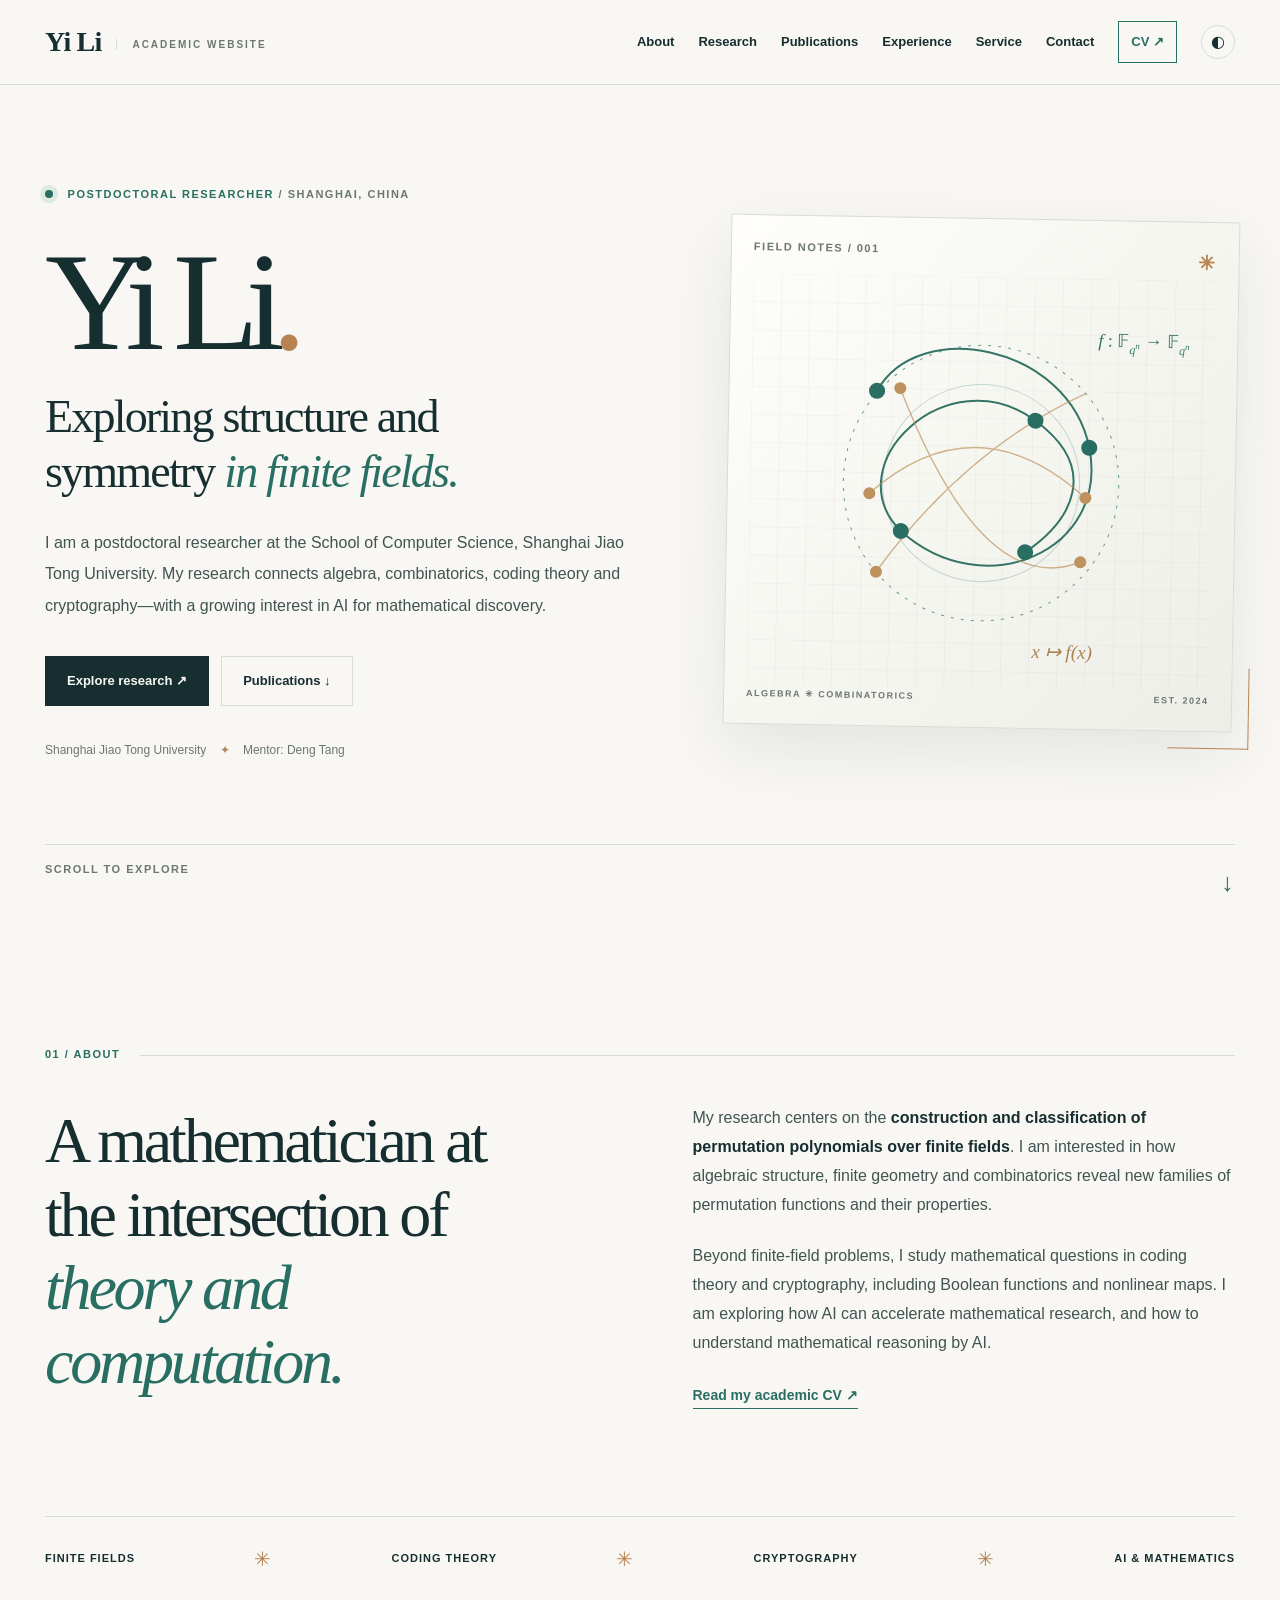
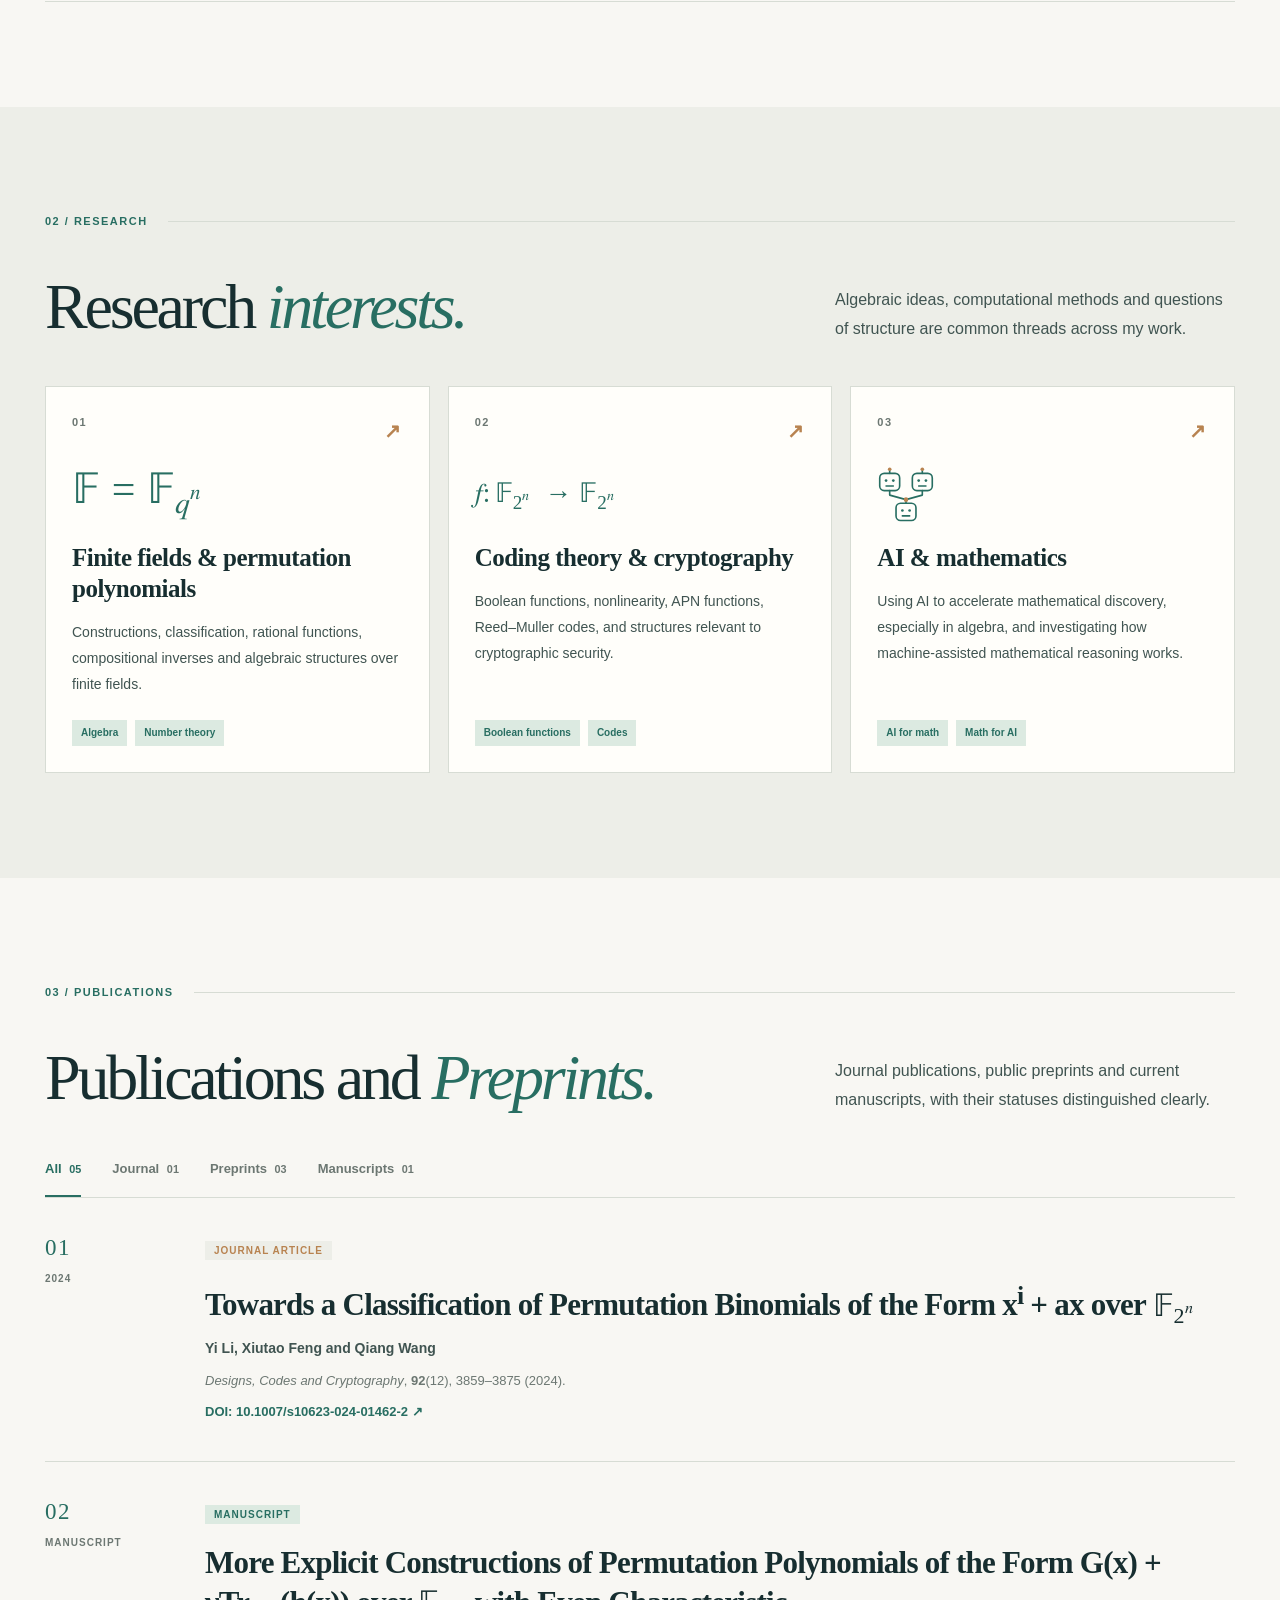
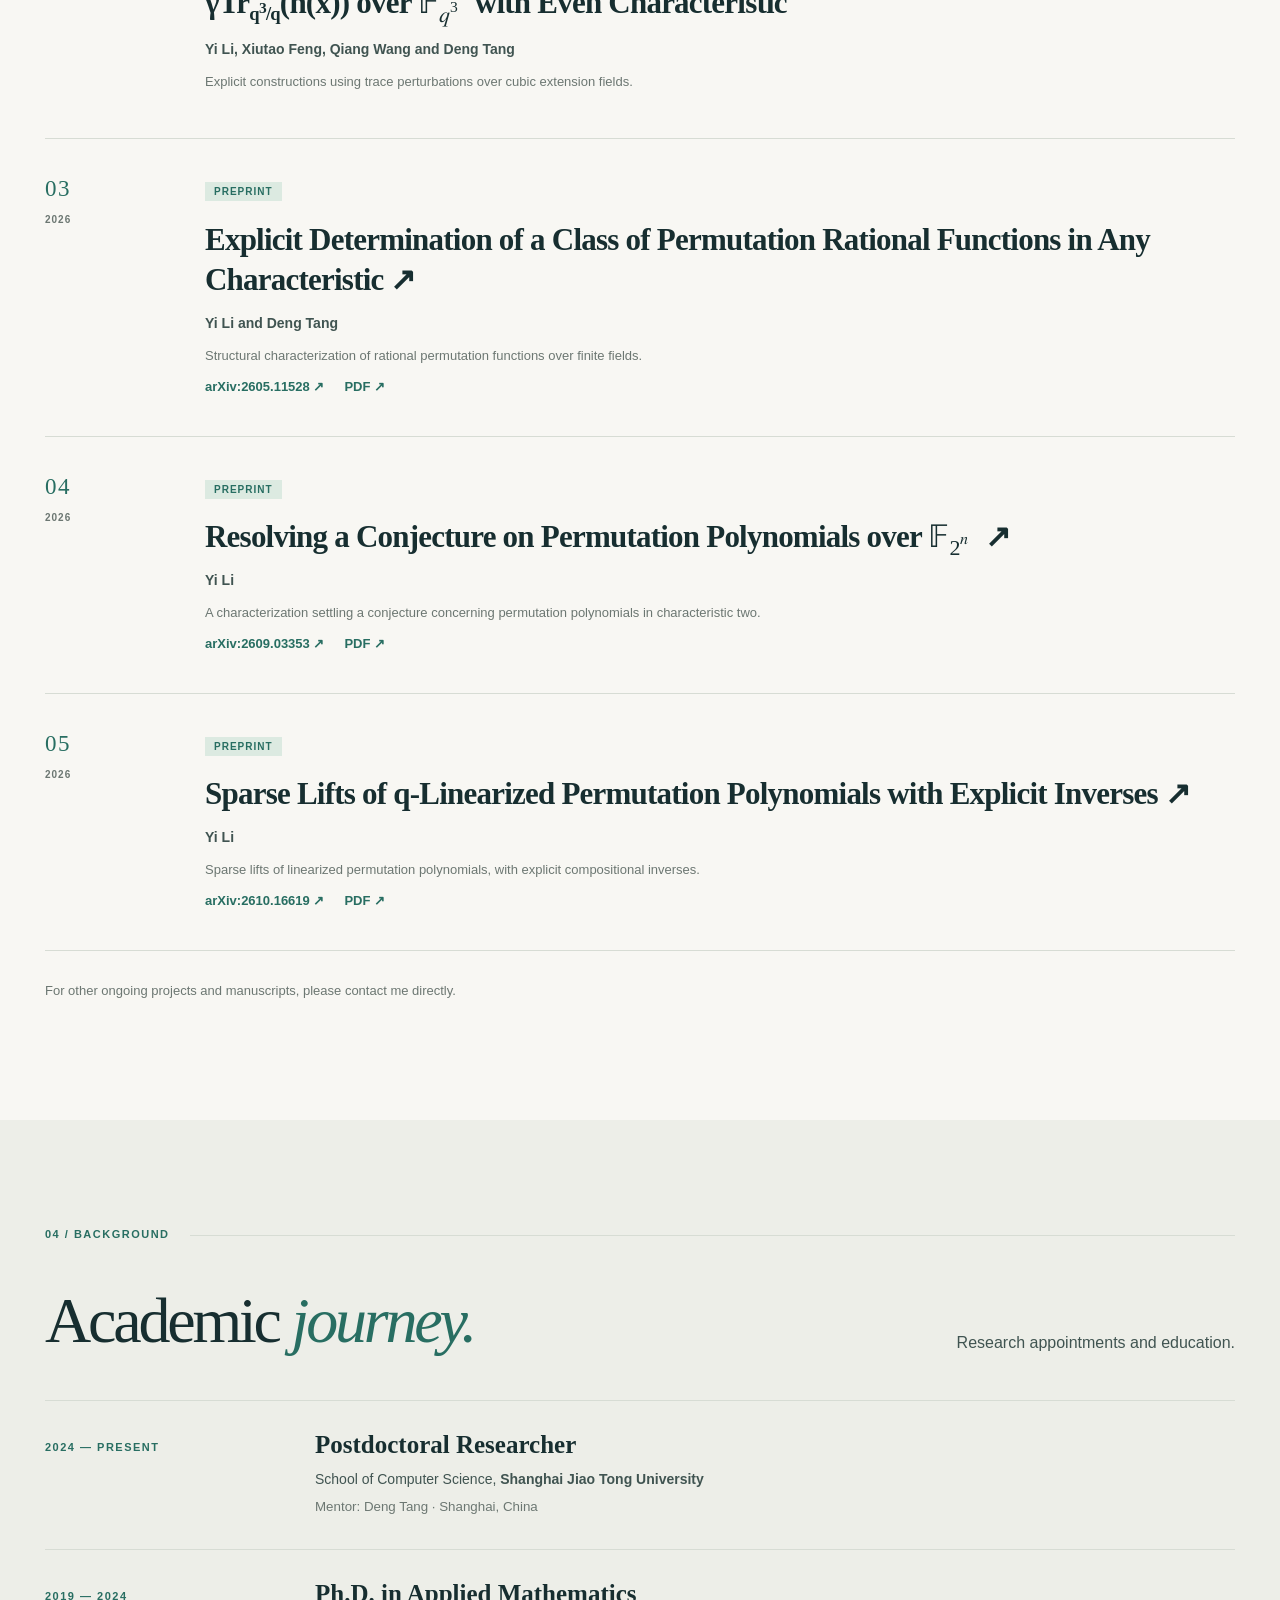
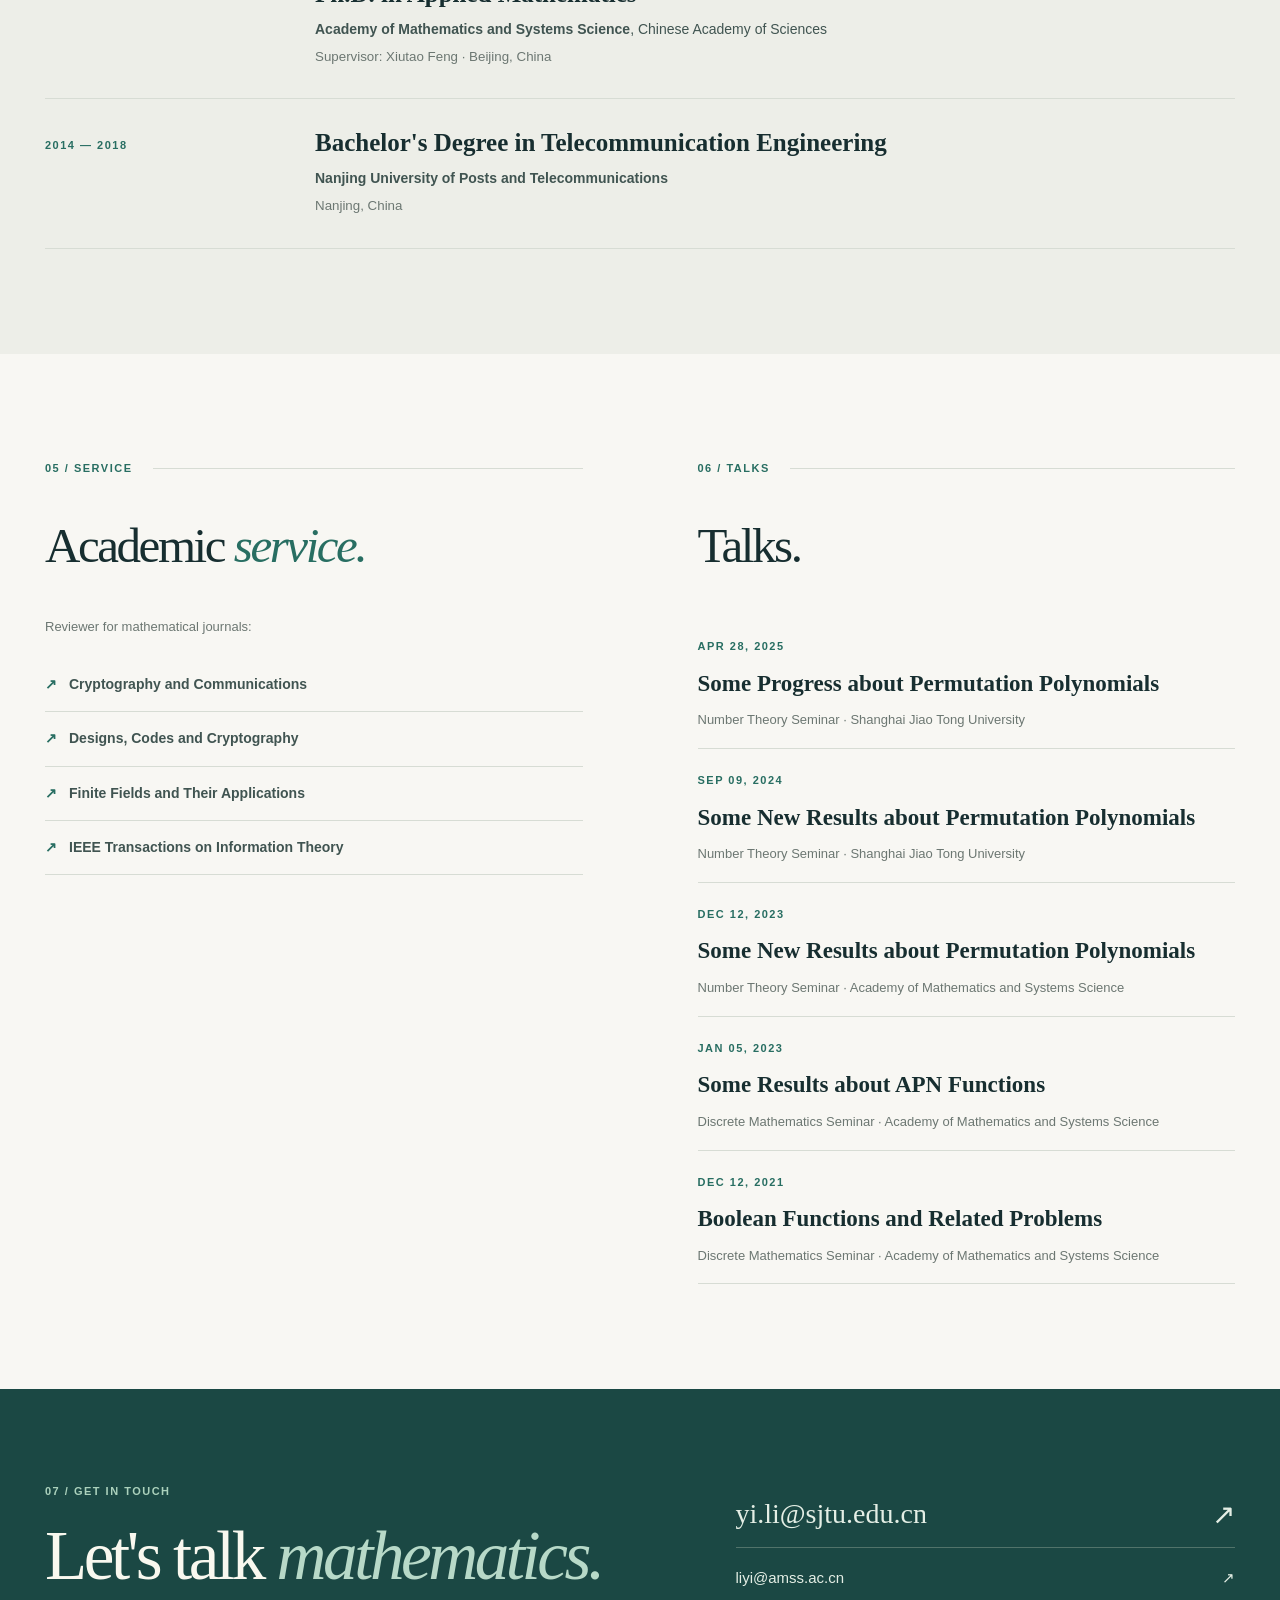
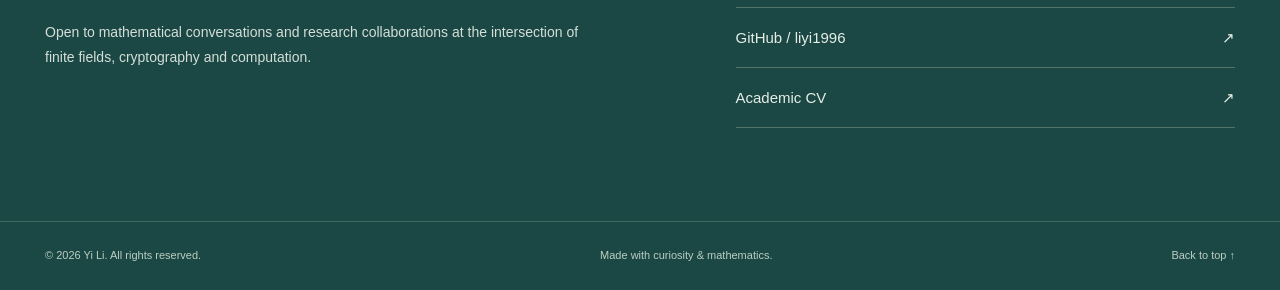
==== commit 5bd056f8: "Refine site branding and research interest symbols" ====
--- a/index.html
+++ b/index.html
@@ -8,11 +8,16 @@
 </head>
 <body>
 <a class="skip" href="#main">Skip to content</a>
-<header class="site-header"><div class="wrap header-inner"><a class="brand" href="#home">YL<span>.</span><small>ACADEMIC WEBSITE</small></a><button class="menu" aria-expanded="false" aria-controls="nav">Menu ☰</button><nav id="nav" aria-label="Main navigation"><a href="#about">About</a><a href="#research">Research</a><a href="#publications">Publications</a><a href="#experience">Experience</a><a href="#service">Service</a><a href="#contact">Contact</a><a class="cv-nav" href="cv.html">CV ↗</a><button class="theme" type="button" aria-label="Toggle dark theme" title="Toggle dark theme">◐</button></nav></div></header>
+<header class="site-header"><div class="wrap header-inner"><a class="brand" href="#home">Yi Li<small>ACADEMIC WEBSITE</small></a><button class="menu" aria-expanded="false" aria-controls="nav">Menu ☰</button><nav id="nav" aria-label="Main navigation"><a href="#about">About</a><a href="#research">Research</a><a href="#publications">Publications</a><a href="#experience">Experience</a><a href="#service">Service</a><a href="#contact">Contact</a><a class="cv-nav" href="cv.html">CV ↗</a><button class="theme" type="button" aria-label="Toggle dark theme" title="Toggle dark theme">◐</button></nav></div></header>
 <main id="main">
 <section id="home" class="hero"><div class="wrap hero-grid"><div><div class="eyebrow"><span class="dot"></span> POSTDOCTORAL RESEARCHER <span class="muted">/ SHANGHAI, CHINA</span></div><h1>Yi Li<span class="gold">.</span></h1><p class="tagline">Exploring structure and symmetry <em>in finite fields.</em></p><p class="hero-blurb">I am a postdoctoral researcher at the School of Computer Science, Shanghai Jiao Tong University. My research connects algebra, combinatorics, coding theory and cryptography—with a growing interest in AI for mathematical discovery.</p><div class="buttons"><a class="button primary" href="#research">Explore research ↗</a><a class="button secondary" href="#publications">Publications ↓</a></div><p class="hero-minor">Shanghai Jiao Tong University <span>✦</span> Mentor: Deng Tang</p></div><div class="art" aria-label="Decorative finite-field inspired mathematical diagram" role="img"><div class="art-top"><span>FIELD NOTES / 001</span><span>✳</span></div><svg viewBox="0 0 460 410" aria-hidden="true"><defs><pattern id="grid" width="28" height="28" patternUnits="userSpaceOnUse"><path d="M28 0H0V28" fill="none" stroke="currentColor" stroke-opacity=".07"/></pattern></defs><rect width="460" height="410" fill="url(#grid)"/><circle cx="230" cy="205" r="137" stroke="#639c8a" stroke-dasharray="3 7" fill="none"/><circle cx="230" cy="205" r="98" stroke="#639c8a" stroke-opacity=".35" fill="none"/><path d="M125 115C165 40 315 66 337 168S235 327 151 254C84 190 194 79 283 142C348 188 322 240 275 273" fill="none" stroke="#367468" stroke-width="2"/><path d="M119 217Q224 122 334 218M148 112Q233 321 330 282M333 114Q214 171 127 295" fill="none" stroke="#bb8c54" stroke-width="1.4" opacity=".65"/><g fill="#286e62"><circle cx="125" cy="115" r="8"/><circle cx="337" cy="168" r="8"/><circle cx="151" cy="254" r="8"/><circle cx="283" cy="142" r="8"/><circle cx="275" cy="273" r="8"/></g><g fill="#bd925e"><circle cx="119" cy="217" r="6"/><circle cx="334" cy="218" r="6"/><circle cx="148" cy="112" r="6"/><circle cx="330" cy="282" r="6"/><circle cx="127" cy="295" r="6"/></g><text x="435" y="67" text-anchor="end" font-size="18" font-family="Cambria Math,Georgia,serif" fill="#367468"><tspan font-style="italic">f</tspan><tspan> : 𝔽</tspan><tspan baseline-shift="sub" font-size="12" font-style="italic">q<tspan baseline-shift="super" font-size="9">n</tspan></tspan><tspan baseline-shift="baseline" font-size="18"> → 𝔽</tspan><tspan baseline-shift="sub" font-size="12" font-style="italic">q<tspan baseline-shift="super" font-size="9">n</tspan></tspan></text><text x="283" y="378" font-size="19" font-family="Georgia" font-style="italic" fill="#ad8050">x ↦ f(x)</text></svg><div class="art-bottom"><span>ALGEBRA ✳ COMBINATORICS</span><span>EST. 2024</span></div></div></div><div class="wrap hero-underline">SCROLL TO EXPLORE <span>↓</span></div></section>
 <section id="about" class="section"><div class="wrap"><div class="section-label">01 / ABOUT <i></i></div><div class="about-grid"><h2>A mathematician at the intersection of <em>theory and computation.</em></h2><div class="prose"><p>My research centers on the <strong>construction and classification of permutation polynomials over finite fields</strong>. I am interested in how algebraic structure, finite geometry and combinatorics reveal new families of permutation functions and their properties.</p><p>Beyond finite-field problems, I study mathematical questions in coding theory and cryptography, including Boolean functions and nonlinear maps. I am exploring how AI can accelerate mathematical research, and how to understand mathematical reasoning by AI.</p><a class="underlink" href="cv.html">Read my academic CV ↗</a></div></div><div class="keywords"><span>FINITE FIELDS</span><b>✳</b><span>CODING THEORY</span><b>✳</b><span>CRYPTOGRAPHY</span><b>✳</b><span>AI &amp; MATHEMATICS</span></div></div></section>
-<section id="research" class="section tint"><div class="wrap"><div class="section-label">02 / RESEARCH <i></i></div><div class="section-head"><h2>Research <em>interests.</em></h2><p>Algebraic ideas, computational methods and questions of structure are common threads across my work.</p></div><div class="cards"><article class="card"><div class="card-top">01 <span>↗</span></div><div class="symbol"><math xmlns="http://www.w3.org/1998/Math/MathML" aria-label="F subscript q to the power n"><msub><mi mathvariant="normal">𝔽</mi><msup><mi>q</mi><mi>n</mi></msup></msub></math></div><h3>Finite fields &amp; permutation polynomials</h3><p>Constructions, classification, rational functions, compositional inverses and algebraic structures over finite fields.</p><div class="tags"><span>Algebra</span><span>Number theory</span></div></article><article class="card"><div class="card-top">02 <span>↗</span></div><div class="symbol small-symbol"><math xmlns="http://www.w3.org/1998/Math/MathML" aria-label="f maps F subscript 2 to the power n to F subscript 2 to the power n"><mi>f</mi><mo>:</mo><msub><mi mathvariant="normal">𝔽</mi><msup><mn>2</mn><mi>n</mi></msup></msub><mo>→</mo><msub><mi mathvariant="normal">𝔽</mi><msup><mn>2</mn><mi>n</mi></msup></msub></math></div><h3>Coding theory &amp; cryptography</h3><p>Boolean functions, nonlinearity, APN functions, Reed–Muller codes, and structures relevant to cryptographic security.</p><div class="tags"><span>Boolean functions</span><span>Codes</span></div></article><article class="card"><div class="card-top">03 <span>↗</span></div><div class="symbol">∴</div><h3>AI &amp; mathematics</h3><p>Using AI to accelerate mathematical discovery, especially in algebra, and investigating how machine-assisted mathematical reasoning works.</p><div class="tags"><span>AI for math</span><span>Math for AI</span></div></article></div></div></section>
+<section id="research" class="section tint"><div class="wrap"><div class="section-label">02 / RESEARCH <i></i></div><div class="section-head"><h2>Research <em>interests.</em></h2><p>Algebraic ideas, computational methods and questions of structure are common threads across my work.</p></div><div class="cards"><article class="card"><div class="card-top">01 <span>↗</span></div><div class="symbol"><math xmlns="http://www.w3.org/1998/Math/MathML" aria-label="F equals F subscript q to the power n"><mi mathvariant="normal">𝔽</mi><mo>=</mo><msub><mi mathvariant="normal">𝔽</mi><msup><mi>q</mi><mi>n</mi></msup></msub></math></div><h3>Finite fields &amp; permutation polynomials</h3><p>Constructions, classification, rational functions, compositional inverses and algebraic structures over finite fields.</p><div class="tags"><span>Algebra</span><span>Number theory</span></div></article><article class="card"><div class="card-top">02 <span>↗</span></div><div class="symbol small-symbol"><math xmlns="http://www.w3.org/1998/Math/MathML" aria-label="f maps F subscript 2 to the power n to F subscript 2 to the power n"><mi>f</mi><mo>:</mo><msub><mi mathvariant="normal">𝔽</mi><msup><mn>2</mn><mi>n</mi></msup></msub><mo>→</mo><msub><mi mathvariant="normal">𝔽</mi><msup><mn>2</mn><mi>n</mi></msup></msub></math></div><h3>Coding theory &amp; cryptography</h3><p>Boolean functions, nonlinearity, APN functions, Reed–Muller codes, and structures relevant to cryptographic security.</p><div class="tags"><span>Boolean functions</span><span>Codes</span></div></article><article class="card"><div class="card-top">03 <span>↗</span></div><div class="symbol"><svg class="agents-icon" xmlns="http://www.w3.org/2000/svg" viewBox="0 0 64 64" role="img" aria-label="AI agents">
+<g fill="none" stroke="currentColor" stroke-width="1.8" stroke-linecap="round" stroke-linejoin="round">
+<rect x="3" y="7" width="22" height="19" rx="5"/><rect x="39" y="7" width="22" height="19" rx="5"/><rect x="21" y="40" width="22" height="19" rx="5"/>
+<path d="M14 7V3M50 7V3M14 26v5l18 5 18-5v-5M32 36v4M10 21h8M46 21h8M28 54h8"/>
+</g><g fill="currentColor"><circle cx="10" cy="15" r="1.5"/><circle cx="18" cy="15" r="1.5"/><circle cx="46" cy="15" r="1.5"/><circle cx="54" cy="15" r="1.5"/><circle cx="28" cy="48" r="1.5"/><circle cx="36" cy="48" r="1.5"/></g><g fill="var(--gold)"><circle cx="14" cy="2.5" r="2"/><circle cx="50" cy="2.5" r="2"/><circle cx="32" cy="36" r="2.5"/></g>
+</svg></div><h3>AI &amp; mathematics</h3><p>Using AI to accelerate mathematical discovery, especially in algebra, and investigating how machine-assisted mathematical reasoning works.</p><div class="tags"><span>AI for math</span><span>Math for AI</span></div></article></div></div></section>
 <section id="publications" class="section"><div class="wrap"><div class="section-label">03 / PUBLICATIONS <i></i></div><div class="section-head"><h2>Publications and <em>Preprints.</em></h2><p>Journal publications, public preprints and current manuscripts, with their statuses distinguished clearly.</p></div><div class="filters" role="group" aria-label="Filter publication types"><button class="active" data-filter="all" aria-pressed="true">All <small>05</small></button><button data-filter="journal" aria-pressed="false">Journal <small>01</small></button><button data-filter="preprint" aria-pressed="false">Preprints <small>03</small></button><button data-filter="manuscript" aria-pressed="false">Manuscripts <small>01</small></button></div><div class="pub-list">
 <article class="pub" data-type="journal"><div class="pub-index">01 <small>2024</small></div><div><span class="status journal">JOURNAL ARTICLE</span><h3>Towards a Classification of Permutation Binomials of the Form x<sup>i</sup> + ax over <math xmlns="http://www.w3.org/1998/Math/MathML" aria-label="F subscript 2 to the power n"><msub><mi mathvariant="normal">𝔽</mi><msup><mn>2</mn><mi>n</mi></msup></msub></math></h3><p class="authors">Yi Li, Xiutao Feng and Qiang Wang</p><p class="abstract"><em>Designs, Codes and Cryptography</em>, <strong>92</strong>(12), 3859–3875 (2024).</p><div class="pub-links"><a href="https://doi.org/10.1007/s10623-024-01462-2" target="_blank" rel="noopener">DOI: 10.1007/s10623-024-01462-2 ↗</a></div></div></article>
 <article class="pub" data-type="manuscript"><div class="pub-index">02 <small>MANUSCRIPT</small></div><div><span class="status">MANUSCRIPT</span><h3>More Explicit Constructions of Permutation Polynomials of the Form G(x) + γTr<sub>q<sup>3</sup>/q</sub>(h(x)) over <math xmlns="http://www.w3.org/1998/Math/MathML" aria-label="F subscript q cubed"><msub><mi mathvariant="normal">𝔽</mi><msup><mi>q</mi><mn>3</mn></msup></msub></math> with Even Characteristic</h3><p class="authors">Yi Li, Xiutao Feng, Qiang Wang and Deng Tang</p><p class="abstract">Explicit constructions using trace perturbations over cubic extension fields.</p></div></article>
--- a/styles.css
+++ b/styles.css
@@ -1,7 +1,9 @@
 :root{color-scheme:light;--bg:#f8f7f3;--paper:#fffefa;--surface:#edeee8;--ink:#172e30;--soft:#405451;--muted:#6c7772;--line:#d7dcd4;--accent:#286e62;--pale:#dceae1;--gold:#b88350;--footer:#1b4844;--serif:Georgia,'Times New Roman',serif;--sans:'Avenir Next',Avenir,'Segoe UI',Arial,sans-serif}
 html[data-theme=dark]{color-scheme:dark;--bg:#122021;--paper:#1a2b2b;--surface:#243934;--ink:#f0f0e7;--soft:#d0d7d1;--muted:#b1c0b8;--line:#3a514b;--accent:#9ad0b7;--pale:#25483d;--gold:#e0b27e;--footer:#091919}
-*{box-sizing:border-box}html{scroll-behavior:smooth;scroll-padding-top:90px}body{margin:0;background:var(--bg);color:var(--ink);font:16px/1.8 var(--sans);-webkit-font-smoothing:antialiased}a{color:inherit;text-decoration:none}button{font:inherit}button,a{-webkit-tap-highlight-color:transparent}button:focus-visible,a:focus-visible{outline:3px solid var(--gold);outline-offset:4px}.wrap{width:min(1190px,calc(100% - 88px));margin:auto}.skip{position:absolute;top:-100px;left:10px;background:var(--ink);color:var(--paper);padding:8px 12px;z-index:1000}.skip:focus{top:10px}.site-header{position:sticky;top:0;z-index:100;background:var(--bg);border-bottom:1px solid var(--line)}.header-inner{height:84px;display:flex;justify-content:space-between;align-items:center;gap:20px}.brand{font:700 28px var(--serif);letter-spacing:-2px;white-space:nowrap}.brand span,.gold{color:var(--gold)}.brand small{display:inline-block;vertical-align:middle;font:700 10px var(--sans);letter-spacing:2px;margin-left:15px;padding-left:15px;border-left:1px solid var(--line);color:var(--muted)}nav{display:flex;align-items:center;gap:24px}nav a{font-size:13px;font-weight:650}nav a:hover,.underlink:hover,.pub a:hover{color:var(--accent)}nav .cv-nav{border:1px solid var(--accent);padding:8px 12px;color:var(--accent)}.theme{background:transparent;border:1px solid var(--line);border-radius:50%;width:34px;height:34px;cursor:pointer;color:var(--ink)}.menu{display:none}.hero{padding:100px 0 35px;overflow:hidden}.hero-grid{display:grid;grid-template-columns:1.1fr .9fr;gap:60px;align-items:center}.eyebrow,.section-label,.art-top,.art-bottom,.hero-underline,.card-top,.tags,.pub-index,.status,.timeline time,.talk time{font-size:11px;letter-spacing:1.5px;font-weight:750;color:var(--accent)}.dot{display:inline-block;width:8px;height:8px;border-radius:100%;background:var(--accent);box-shadow:0 0 0 5px var(--pale);margin-right:10px}.muted{color:var(--muted)}h1,h2,h3,p{margin-top:0}.hero h1{font:500 clamp(92px,11vw,158px)/1.05 var(--serif);letter-spacing:-.095em;margin:23px 0 13px}.tagline{font:400 clamp(31px,3.6vw,49px)/1.2 var(--serif);letter-spacing:-.04em;max-width:560px;margin-bottom:28px}.tagline em,.section h2 em{color:var(--accent)}.hero-blurb{font-size:16px;line-height:1.95;color:var(--soft);max-width:590px}.buttons{display:flex;gap:12px;flex-wrap:wrap;margin-top:35px}.button{font-size:13px;font-weight:650;min-height:50px;padding:12px 21px;display:inline-flex;align-items:center;justify-content:space-between;gap:25px;border:1px solid var(--ink);transition:transform .2s}.button:hover{transform:translateY(-3px)}.primary{background:var(--ink);color:var(--bg)}.secondary{border-color:var(--line)}.hero-minor{font-size:12px;color:var(--muted);margin:34px 0 0}.hero-minor span{color:var(--gold);padding:0 10px}.art{max-width:520px;width:100%;justify-self:end;background:linear-gradient(130deg,var(--paper),var(--surface));padding:22px;border:1px solid var(--line);box-shadow:0 25px 65px rgba(19,43,43,.09);transform:rotate(1deg);position:relative}.art:after{content:'';position:absolute;bottom:-18px;right:-18px;width:80px;height:80px;border-bottom:1px solid var(--gold);border-right:1px solid var(--gold)}.art svg{width:100%;display:block}.art-top,.art-bottom{display:flex;justify-content:space-between;color:var(--muted)}.art-top span:last-child{color:var(--gold);font-size:20px}.art-bottom{font-size:9px}.hero-underline{display:flex;justify-content:space-between;border-top:1px solid var(--line);margin-top:83px;padding-top:15px;color:var(--muted)}.hero-underline span{font-size:25px;color:var(--accent)}.section{padding:105px 0}.section-label{display:flex;align-items:center;gap:20px;margin-bottom:39px}.section-label i{flex:1;height:1px;background:var(--line)}.section h2,.contact h2{font:500 clamp(39px,5vw,65px)/1.15 var(--serif);letter-spacing:-.05em}.about-grid{display:grid;grid-template-columns:1fr 1fr;gap:105px}.about-grid h2{max-width:520px}.prose p{color:var(--soft);margin-bottom:23px}.prose strong{color:var(--ink)}.underlink{font-weight:700;font-size:14px;color:var(--accent);border-bottom:1px solid var(--accent);padding-bottom:5px}.keywords{display:flex;align-items:center;justify-content:space-between;gap:10px;border-top:1px solid var(--line);border-bottom:1px solid var(--line);margin-top:64px;padding:24px 0;font-size:11px;font-weight:750;letter-spacing:1px}.keywords b{font-weight:400;font-size:20px;color:var(--gold)}.tint{background:var(--surface)}.section-head{display:grid;grid-template-columns:1.2fr .8fr;gap:50px;align-items:end;margin-bottom:42px}.section-head h2{margin-bottom:0}.section-head p{max-width:400px;justify-self:end;margin:0;color:var(--soft)}.cards{display:grid;grid-template-columns:repeat(3,1fr);gap:18px}.card{display:flex;flex-direction:column;padding:26px;min-height:384px;border:1px solid var(--line);background:var(--paper);transition:transform .2s,box-shadow .2s}.card:hover{transform:translateY(-5px);box-shadow:0 18px 45px rgba(20,48,44,.1)}.card-top{display:flex;justify-content:space-between;color:var(--muted)}.card-top span{font-size:20px;color:var(--gold)}.symbol{font:42px var(--serif);color:var(--accent);height:93px;display:flex;align-items:center}.symbol sub{font-size:19px}.small-symbol{font-size:27px}.card h3{font:600 25px/1.24 var(--serif);letter-spacing:-.02em;margin:0 0 16px}.card p{font-size:14px;line-height:1.85;color:var(--soft);margin:0 0 22px}.tags{display:flex;flex-wrap:wrap;gap:8px;margin-top:auto;font-size:10px;letter-spacing:0}.tags span{padding:4px 9px;color:var(--accent);background:var(--pale)}.filters{display:flex;overflow-x:auto;gap:31px;border-bottom:1px solid var(--line);white-space:nowrap}.filters button{border:0;border-bottom:2px solid transparent;padding:0 0 15px;background:transparent;color:var(--muted);font-size:13px;cursor:pointer;font-weight:700}.filters button.active{border-bottom-color:var(--accent);color:var(--accent)}.filters small{margin-left:4px}.pub{display:grid;grid-template-columns:135px 1fr;gap:25px;border-bottom:1px solid var(--line);padding:37px 0}.pub[hidden]{display:none}.pub-index{font:500 23px var(--serif);display:flex;flex-direction:column;gap:12px}.pub-index small{font:700 10px var(--sans);letter-spacing:1px;color:var(--muted)}.status{background:var(--pale);padding:4px 9px;letter-spacing:1px;font-size:10px}.status.journal{color:var(--gold);background:var(--surface)}.pub h3{font:600 clamp(23px,2.6vw,31px)/1.3 var(--serif);letter-spacing:-.025em;margin:15px 0 10px}.pub h3 sub{font-size:.6em}.authors{font-size:14px;font-weight:650;color:var(--soft);margin-bottom:8px}.abstract{font-size:13px;color:var(--muted);margin-bottom:8px}.pub-links{display:flex;gap:20px}.pub-links a{font-size:13px;color:var(--accent);font-weight:700}.footnote,.note{font-size:13px;color:var(--muted);margin-top:28px}.timeline{border-top:1px solid var(--line)}.timeline article{display:grid;grid-template-columns:240px 1fr;gap:30px;border-bottom:1px solid var(--line);padding:28px 0}.timeline time{padding-top:9px}.timeline h3{font:600 25px/1.3 var(--serif);margin:0 0 6px}.timeline p{font-size:14px;color:var(--soft);margin:0}.timeline small{color:var(--muted)}.twin{display:grid;grid-template-columns:1fr 1fr;gap:115px}.twin h2{font-size:clamp(35px,4vw,49px)}.service-list{padding:0;margin:20px 0;list-style:none}.service-list li{border-bottom:1px solid var(--line);font-size:14px;font-weight:650;color:var(--soft);padding:14px 0}.service-list li:before{content:'↗';color:var(--accent);padding-right:12px}.talk{border-bottom:1px solid var(--line);padding:16px 0}.talk h3{font:600 23px/1.25 var(--serif);margin:10px 0}.talk p{font-size:13px;color:var(--muted);margin:0}.contact{background:var(--footer);color:#f9f8ef;padding:93px 0}.contact-grid{display:grid;grid-template-columns:1.1fr .9fr;gap:80px}.contact .eyebrow{color:#abd1bc}.contact h2{font-size:clamp(43px,5.4vw,72px);margin:14px 0 24px}.contact h2 em{color:#b7d9c8}.contact p{font-size:14px;max-width:540px;color:#d4dfd8}.contact-links{align-self:center;display:flex;flex-direction:column}.contact-links a{display:flex;justify-content:space-between;gap:15px;padding:16px 0;border-bottom:1px solid #51736a;color:#e4eee5;font-size:15px}.contact-links a:first-child{font:28px var(--serif)}.contact-links a:hover{color:#fff}footer{background:var(--footer);color:#bbcec2;border-top:1px solid #416960;font-size:11px;padding:24px 0}.footer-row{display:flex;justify-content:space-between;gap:20px;flex-wrap:wrap}footer a:hover{color:white}
+*{box-sizing:border-box}html{scroll-behavior:smooth;scroll-padding-top:90px}body{margin:0;background:var(--bg);color:var(--ink);font:16px/1.8 var(--sans);-webkit-font-smoothing:antialiased}a{color:inherit;text-decoration:none}button{font:inherit}button,a{-webkit-tap-highlight-color:transparent}button:focus-visible,a:focus-visible{outline:3px solid var(--gold);outline-offset:4px}.wrap{width:min(1190px,calc(100% - 88px));margin:auto}.skip{position:absolute;top:-100px;left:10px;background:var(--ink);color:var(--paper);padding:8px 12px;z-index:1000}.skip:focus{top:10px}.site-header{position:sticky;top:0;z-index:100;background:var(--bg);border-bottom:1px solid var(--line)}.header-inner{height:84px;display:flex;justify-content:space-between;align-items:center;gap:20px}.brand{font:700 28px var(--serif);letter-spacing:-.8px;white-space:nowrap}.brand span,.gold{color:var(--gold)}.brand small{display:inline-block;vertical-align:middle;font:700 10px var(--sans);letter-spacing:2px;margin-left:15px;padding-left:15px;border-left:1px solid var(--line);color:var(--muted)}nav{display:flex;align-items:center;gap:24px}nav a{font-size:13px;font-weight:650}nav a:hover,.underlink:hover,.pub a:hover{color:var(--accent)}nav .cv-nav{border:1px solid var(--accent);padding:8px 12px;color:var(--accent)}.theme{background:transparent;border:1px solid var(--line);border-radius:50%;width:34px;height:34px;cursor:pointer;color:var(--ink)}.menu{display:none}.hero{padding:100px 0 35px;overflow:hidden}.hero-grid{display:grid;grid-template-columns:1.1fr .9fr;gap:60px;align-items:center}.eyebrow,.section-label,.art-top,.art-bottom,.hero-underline,.card-top,.tags,.pub-index,.status,.timeline time,.talk time{font-size:11px;letter-spacing:1.5px;font-weight:750;color:var(--accent)}.dot{display:inline-block;width:8px;height:8px;border-radius:100%;background:var(--accent);box-shadow:0 0 0 5px var(--pale);margin-right:10px}.muted{color:var(--muted)}h1,h2,h3,p{margin-top:0}.hero h1{font:500 clamp(92px,11vw,158px)/1.05 var(--serif);letter-spacing:-.095em;margin:23px 0 13px}.tagline{font:400 clamp(31px,3.6vw,49px)/1.2 var(--serif);letter-spacing:-.04em;max-width:560px;margin-bottom:28px}.tagline em,.section h2 em{color:var(--accent)}.hero-blurb{font-size:16px;line-height:1.95;color:var(--soft);max-width:590px}.buttons{display:flex;gap:12px;flex-wrap:wrap;margin-top:35px}.button{font-size:13px;font-weight:650;min-height:50px;padding:12px 21px;display:inline-flex;align-items:center;justify-content:space-between;gap:25px;border:1px solid var(--ink);transition:transform .2s}.button:hover{transform:translateY(-3px)}.primary{background:var(--ink);color:var(--bg)}.secondary{border-color:var(--line)}.hero-minor{font-size:12px;color:var(--muted);margin:34px 0 0}.hero-minor span{color:var(--gold);padding:0 10px}.art{max-width:520px;width:100%;justify-self:end;background:linear-gradient(130deg,var(--paper),var(--surface));padding:22px;border:1px solid var(--line);box-shadow:0 25px 65px rgba(19,43,43,.09);transform:rotate(1deg);position:relative}.art:after{content:'';position:absolute;bottom:-18px;right:-18px;width:80px;height:80px;border-bottom:1px solid var(--gold);border-right:1px solid var(--gold)}.art svg{width:100%;display:block}.art-top,.art-bottom{display:flex;justify-content:space-between;color:var(--muted)}.art-top span:last-child{color:var(--gold);font-size:20px}.art-bottom{font-size:9px}.hero-underline{display:flex;justify-content:space-between;border-top:1px solid var(--line);margin-top:83px;padding-top:15px;color:var(--muted)}.hero-underline span{font-size:25px;color:var(--accent)}.section{padding:105px 0}.section-label{display:flex;align-items:center;gap:20px;margin-bottom:39px}.section-label i{flex:1;height:1px;background:var(--line)}.section h2,.contact h2{font:500 clamp(39px,5vw,65px)/1.15 var(--serif);letter-spacing:-.05em}.about-grid{display:grid;grid-template-columns:1fr 1fr;gap:105px}.about-grid h2{max-width:520px}.prose p{color:var(--soft);margin-bottom:23px}.prose strong{color:var(--ink)}.underlink{font-weight:700;font-size:14px;color:var(--accent);border-bottom:1px solid var(--accent);padding-bottom:5px}.keywords{display:flex;align-items:center;justify-content:space-between;gap:10px;border-top:1px solid var(--line);border-bottom:1px solid var(--line);margin-top:64px;padding:24px 0;font-size:11px;font-weight:750;letter-spacing:1px}.keywords b{font-weight:400;font-size:20px;color:var(--gold)}.tint{background:var(--surface)}.section-head{display:grid;grid-template-columns:1.2fr .8fr;gap:50px;align-items:end;margin-bottom:42px}.section-head h2{margin-bottom:0}.section-head p{max-width:400px;justify-self:end;margin:0;color:var(--soft)}.cards{display:grid;grid-template-columns:repeat(3,1fr);gap:18px}.card{display:flex;flex-direction:column;padding:26px;min-height:384px;border:1px solid var(--line);background:var(--paper);transition:transform .2s,box-shadow .2s}.card:hover{transform:translateY(-5px);box-shadow:0 18px 45px rgba(20,48,44,.1)}.card-top{display:flex;justify-content:space-between;color:var(--muted)}.card-top span{font-size:20px;color:var(--gold)}.symbol{font:42px var(--serif);color:var(--accent);height:93px;display:flex;align-items:center}.symbol sub{font-size:19px}.small-symbol{font-size:27px}.card h3{font:600 25px/1.24 var(--serif);letter-spacing:-.02em;margin:0 0 16px}.card p{font-size:14px;line-height:1.85;color:var(--soft);margin:0 0 22px}.tags{display:flex;flex-wrap:wrap;gap:8px;margin-top:auto;font-size:10px;letter-spacing:0}.tags span{padding:4px 9px;color:var(--accent);background:var(--pale)}.filters{display:flex;overflow-x:auto;gap:31px;border-bottom:1px solid var(--line);white-space:nowrap}.filters button{border:0;border-bottom:2px solid transparent;padding:0 0 15px;background:transparent;color:var(--muted);font-size:13px;cursor:pointer;font-weight:700}.filters button.active{border-bottom-color:var(--accent);color:var(--accent)}.filters small{margin-left:4px}.pub{display:grid;grid-template-columns:135px 1fr;gap:25px;border-bottom:1px solid var(--line);padding:37px 0}.pub[hidden]{display:none}.pub-index{font:500 23px var(--serif);display:flex;flex-direction:column;gap:12px}.pub-index small{font:700 10px var(--sans);letter-spacing:1px;color:var(--muted)}.status{background:var(--pale);padding:4px 9px;letter-spacing:1px;font-size:10px}.status.journal{color:var(--gold);background:var(--surface)}.pub h3{font:600 clamp(23px,2.6vw,31px)/1.3 var(--serif);letter-spacing:-.025em;margin:15px 0 10px}.pub h3 sub{font-size:.6em}.authors{font-size:14px;font-weight:650;color:var(--soft);margin-bottom:8px}.abstract{font-size:13px;color:var(--muted);margin-bottom:8px}.pub-links{display:flex;gap:20px}.pub-links a{font-size:13px;color:var(--accent);font-weight:700}.footnote,.note{font-size:13px;color:var(--muted);margin-top:28px}.timeline{border-top:1px solid var(--line)}.timeline article{display:grid;grid-template-columns:240px 1fr;gap:30px;border-bottom:1px solid var(--line);padding:28px 0}.timeline time{padding-top:9px}.timeline h3{font:600 25px/1.3 var(--serif);margin:0 0 6px}.timeline p{font-size:14px;color:var(--soft);margin:0}.timeline small{color:var(--muted)}.twin{display:grid;grid-template-columns:1fr 1fr;gap:115px}.twin h2{font-size:clamp(35px,4vw,49px)}.service-list{padding:0;margin:20px 0;list-style:none}.service-list li{border-bottom:1px solid var(--line);font-size:14px;font-weight:650;color:var(--soft);padding:14px 0}.service-list li:before{content:'↗';color:var(--accent);padding-right:12px}.talk{border-bottom:1px solid var(--line);padding:16px 0}.talk h3{font:600 23px/1.25 var(--serif);margin:10px 0}.talk p{font-size:13px;color:var(--muted);margin:0}.contact{background:var(--footer);color:#f9f8ef;padding:93px 0}.contact-grid{display:grid;grid-template-columns:1.1fr .9fr;gap:80px}.contact .eyebrow{color:#abd1bc}.contact h2{font-size:clamp(43px,5.4vw,72px);margin:14px 0 24px}.contact h2 em{color:#b7d9c8}.contact p{font-size:14px;max-width:540px;color:#d4dfd8}.contact-links{align-self:center;display:flex;flex-direction:column}.contact-links a{display:flex;justify-content:space-between;gap:15px;padding:16px 0;border-bottom:1px solid #51736a;color:#e4eee5;font-size:15px}.contact-links a:first-child{font:28px var(--serif)}.contact-links a:hover{color:#fff}footer{background:var(--footer);color:#bbcec2;border-top:1px solid #416960;font-size:11px;padding:24px 0}.footer-row{display:flex;justify-content:space-between;gap:20px;flex-wrap:wrap}footer a:hover{color:white}
 .cv-page{padding:55px 0 85px}.cv-top-controls{display:flex;justify-content:space-between;margin-bottom:26px}.cv-top-controls a{font-size:13px;color:var(--accent);font-weight:700}.cv-top-controls button{border:1px solid var(--accent);background:transparent;color:var(--accent);padding:8px 12px;cursor:pointer}.cv-paper{padding:65px;background:var(--paper);border:1px solid var(--line)}.cv-heading{display:flex;justify-content:space-between;gap:40px;align-items:start;border-bottom:2px solid var(--ink);padding-bottom:26px}.cv-heading h1{font:500 64px var(--serif);letter-spacing:-.06em;margin:0}.cv-heading p{font-size:14px;color:var(--soft)}.cv-contact-info{font-size:13px;text-align:right}.cv-contact-info a{display:block;color:var(--accent)}.cv-section{display:grid;grid-template-columns:155px 1fr;gap:35px;border-bottom:1px solid var(--line);padding:25px 0}.cv-section:last-child{border:0}.cv-section h2{font:700 11px var(--sans);letter-spacing:1.5px;color:var(--accent);text-transform:uppercase;margin:6px 0}.cv-section p,.cv-section li{font-size:13px;line-height:1.8}.cv-section p{margin-bottom:9px}.cv-entry{margin-bottom:18px}.cv-entry h3{font:700 16px var(--sans);margin:0}.cv-entry>small{color:var(--muted)}.cv-papers{padding-left:20px;margin:0}.cv-papers li{padding:0 0 11px}.cv-papers a{color:var(--accent)}.cv-list{margin:0;padding-left:19px}
 @media(max-width:1000px){nav{gap:14px}.hero-grid{gap:30px}.twin{gap:55px}.about-grid{gap:55px}.card{padding:22px}}@media(max-width:820px){.wrap{width:calc(100% - 44px)}.header-inner{height:72px}.menu{display:block;background:var(--paper);border:1px solid var(--line);color:var(--ink);font-size:13px;padding:7px 13px;cursor:pointer}nav{display:none;position:absolute;top:72px;left:0;right:0;background:var(--bg);border-bottom:1px solid var(--line);padding:17px 24px 24px;flex-direction:column;align-items:stretch;gap:0}nav.open{display:flex}nav a{font-size:15px;padding:9px 0}nav .cv-nav{margin-top:10px;padding:9px}.theme{margin-top:15px}.hero{padding-top:60px}.hero-grid,.about-grid,.section-head,.twin,.contact-grid{grid-template-columns:1fr;gap:30px}.hero-grid{gap:65px}.hero h1{font-size:114px}.art{justify-self:center;max-width:500px}.section{padding:78px 0}.section-head p{justify-self:start}.cards{grid-template-columns:1fr}.card{min-height:280px}.symbol{height:75px}.keywords{flex-wrap:wrap;justify-content:center;gap:14px}.timeline article{grid-template-columns:150px 1fr}.cv-paper{padding:32px}.cv-section{grid-template-columns:1fr;gap:8px}}@media(max-width:520px){.wrap{width:calc(100% - 36px)}.brand small{font-size:9px;letter-spacing:1px;margin-left:9px;padding-left:9px}.hero h1{font-size:91px}.tagline{font-size:35px}.hero-blurb{font-size:14px}.buttons{flex-direction:column}.section h2{font-size:43px}.pub{grid-template-columns:1fr;gap:9px;padding:27px 0}.pub-index{flex-direction:row;align-items:center}.pub h3{font-size:24px}.timeline article{grid-template-columns:1fr;gap:5px}.timeline time{padding:0}.cv-heading{flex-direction:column;gap:5px}.cv-heading h1{font-size:50px}.cv-contact-info{text-align:left}.cv-paper{padding:24px}.contact-links a:first-child{font-size:22px}}
 @media(prefers-reduced-motion:reduce){html{scroll-behavior:auto}*{transition:none!important}}@media print{body{background:#fff;color:#000}.cv-top-controls,.site-header,footer{display:none!important}.cv-page{padding:0}.wrap{width:100%}.cv-paper{border:0;padding:0}.cv-section{grid-template-columns:130px 1fr;gap:20px;page-break-inside:avoid;padding:12px 0}.cv-section li{page-break-inside:avoid}.cv-heading h1{font-size:43px}:root{--ink:#000;--soft:#222;--muted:#333;--line:#bbb;--paper:#fff;--accent:#164b44}@page{size:A4;margin:15mm}}
 math{font-family:"Cambria Math","STIX Two Math",serif;font-size:1em}.symbol math{font-size:1em}
+.agents-icon{display:block;width:58px;height:58px;flex:none}
+@media(min-width:821px) and (max-width:899px){.brand small{display:none}}
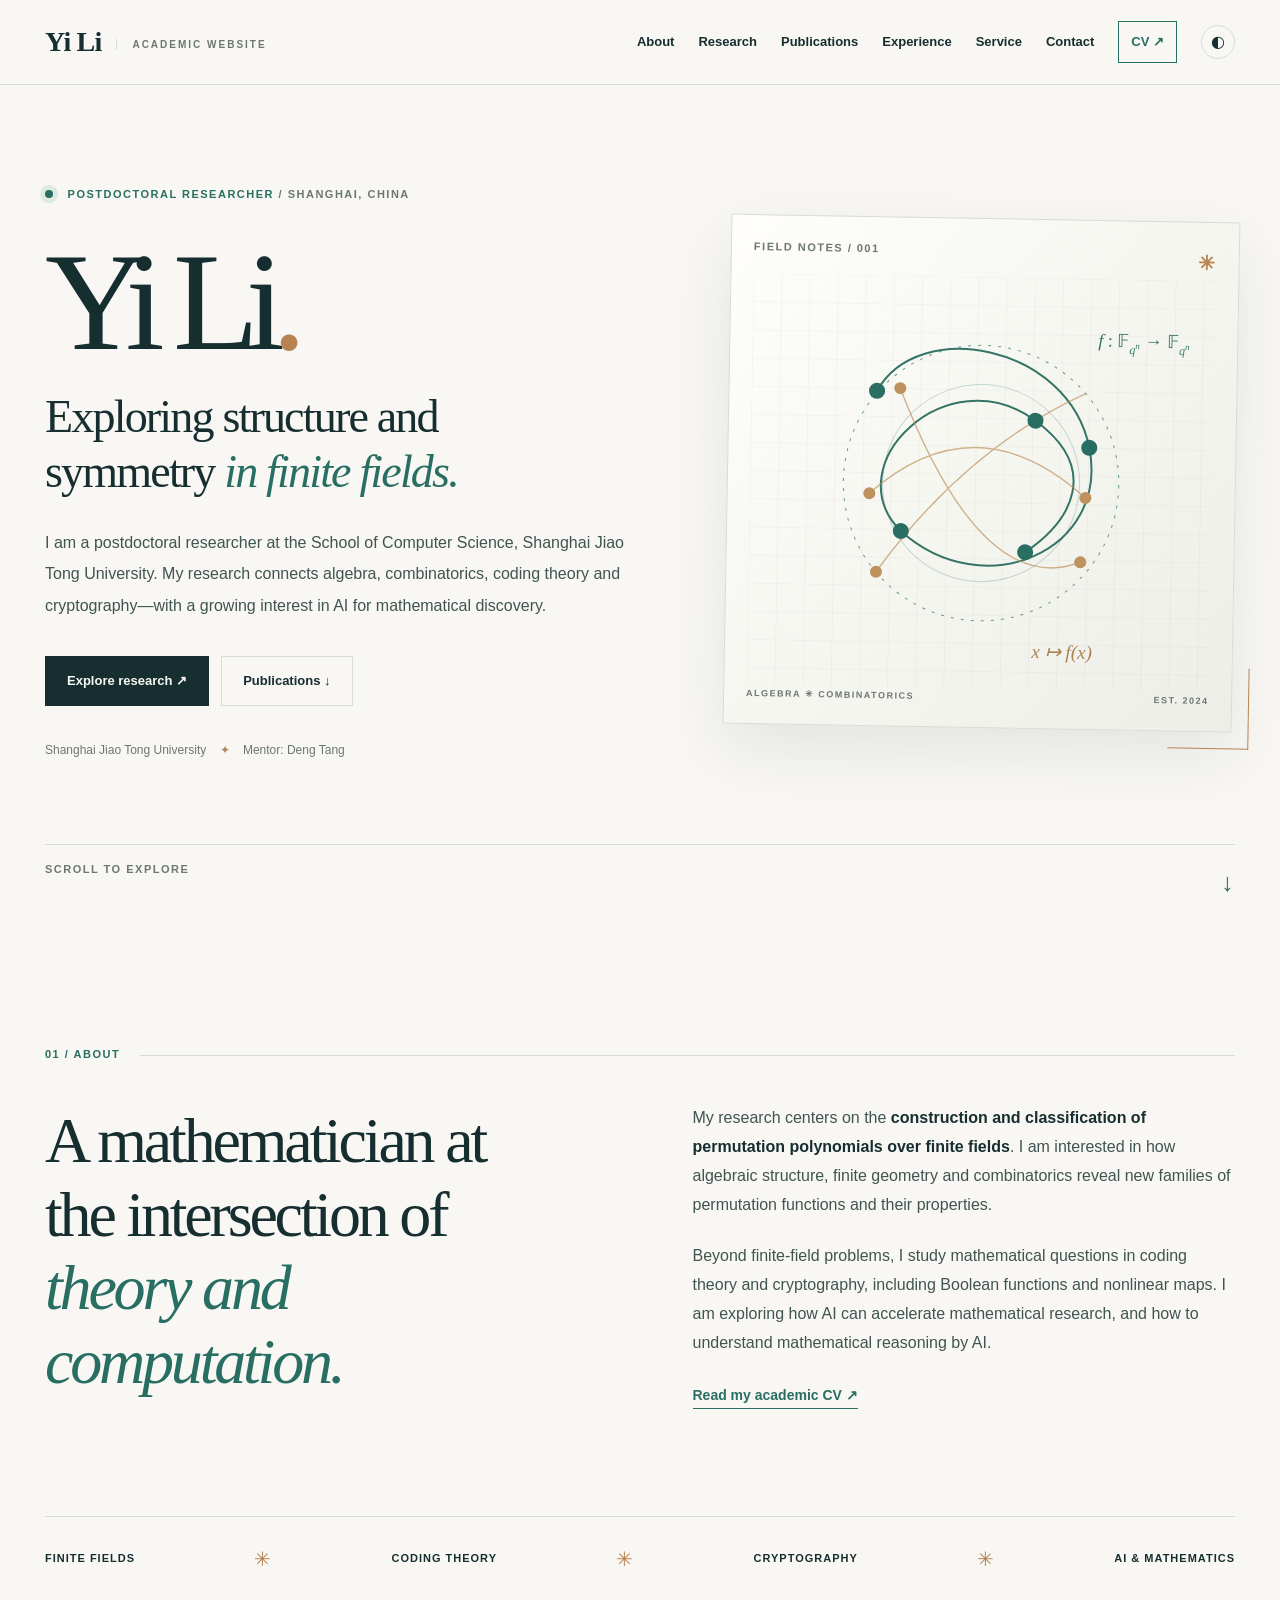
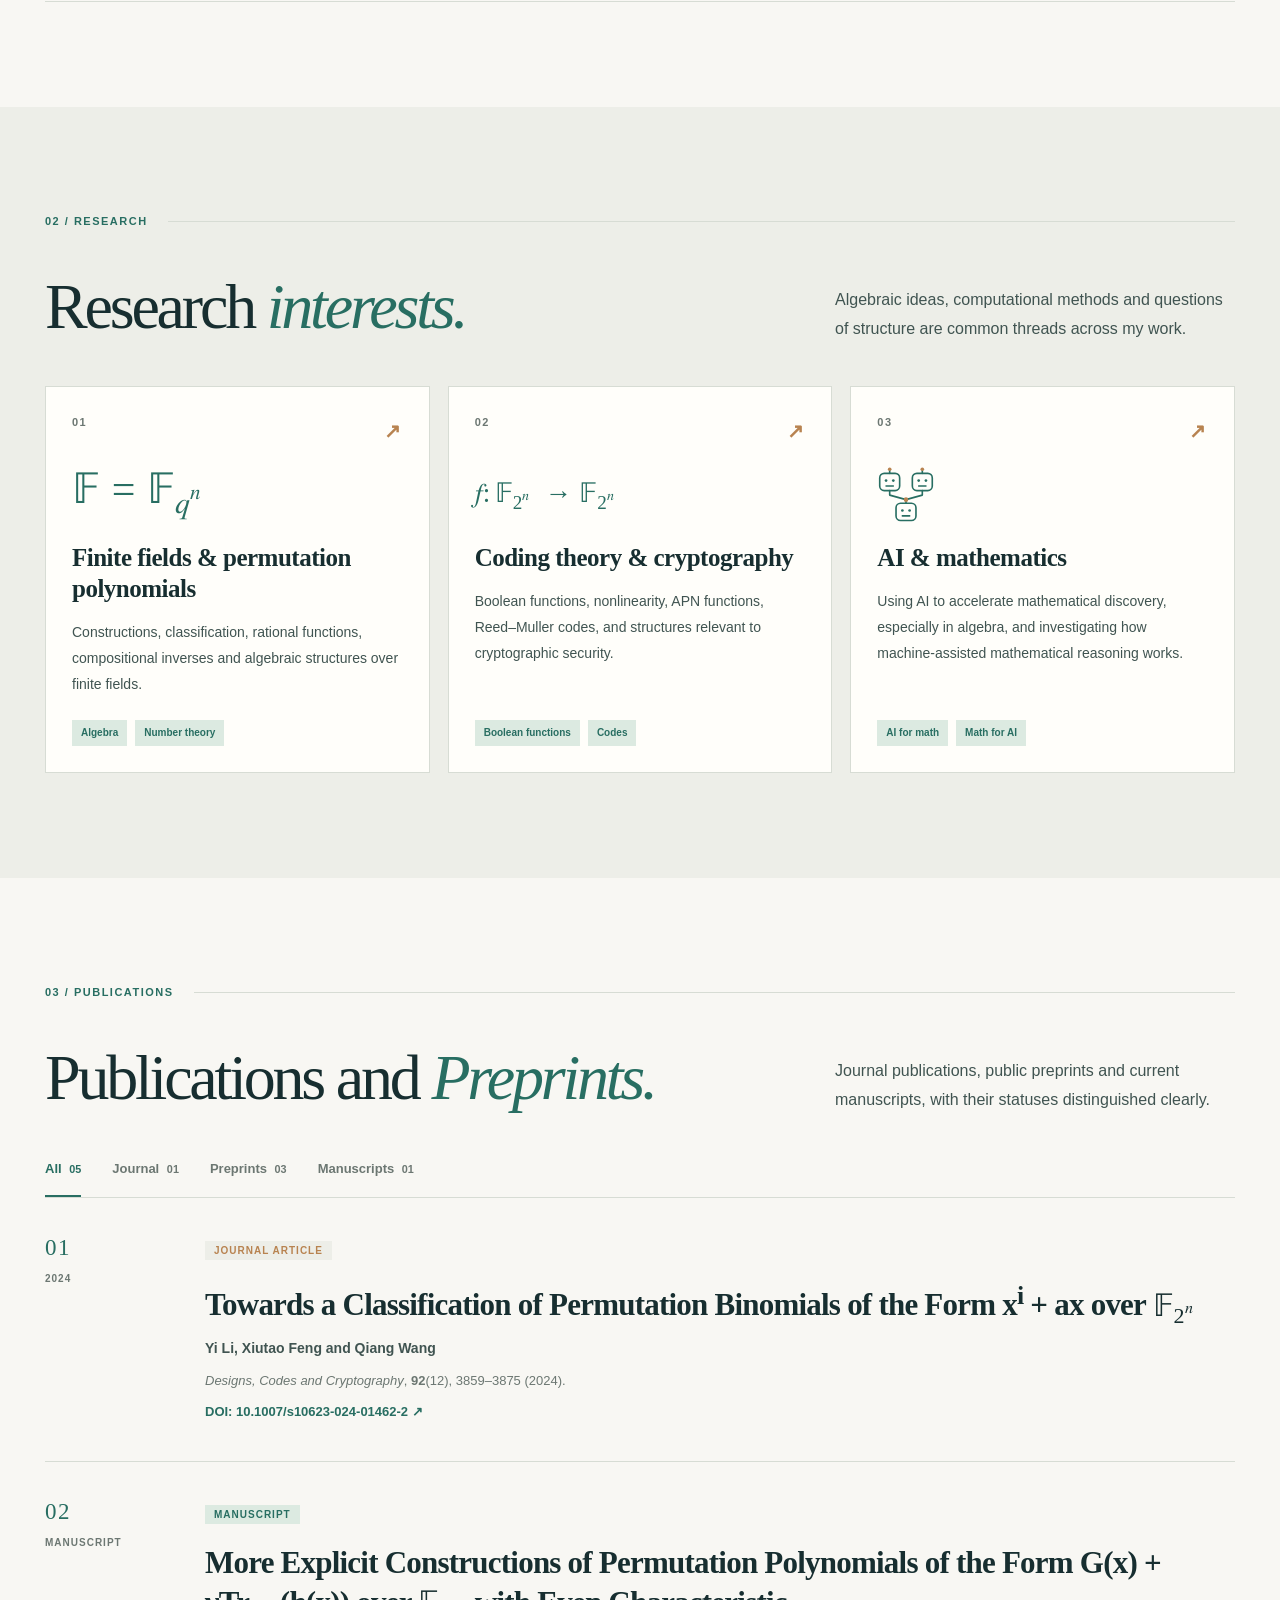
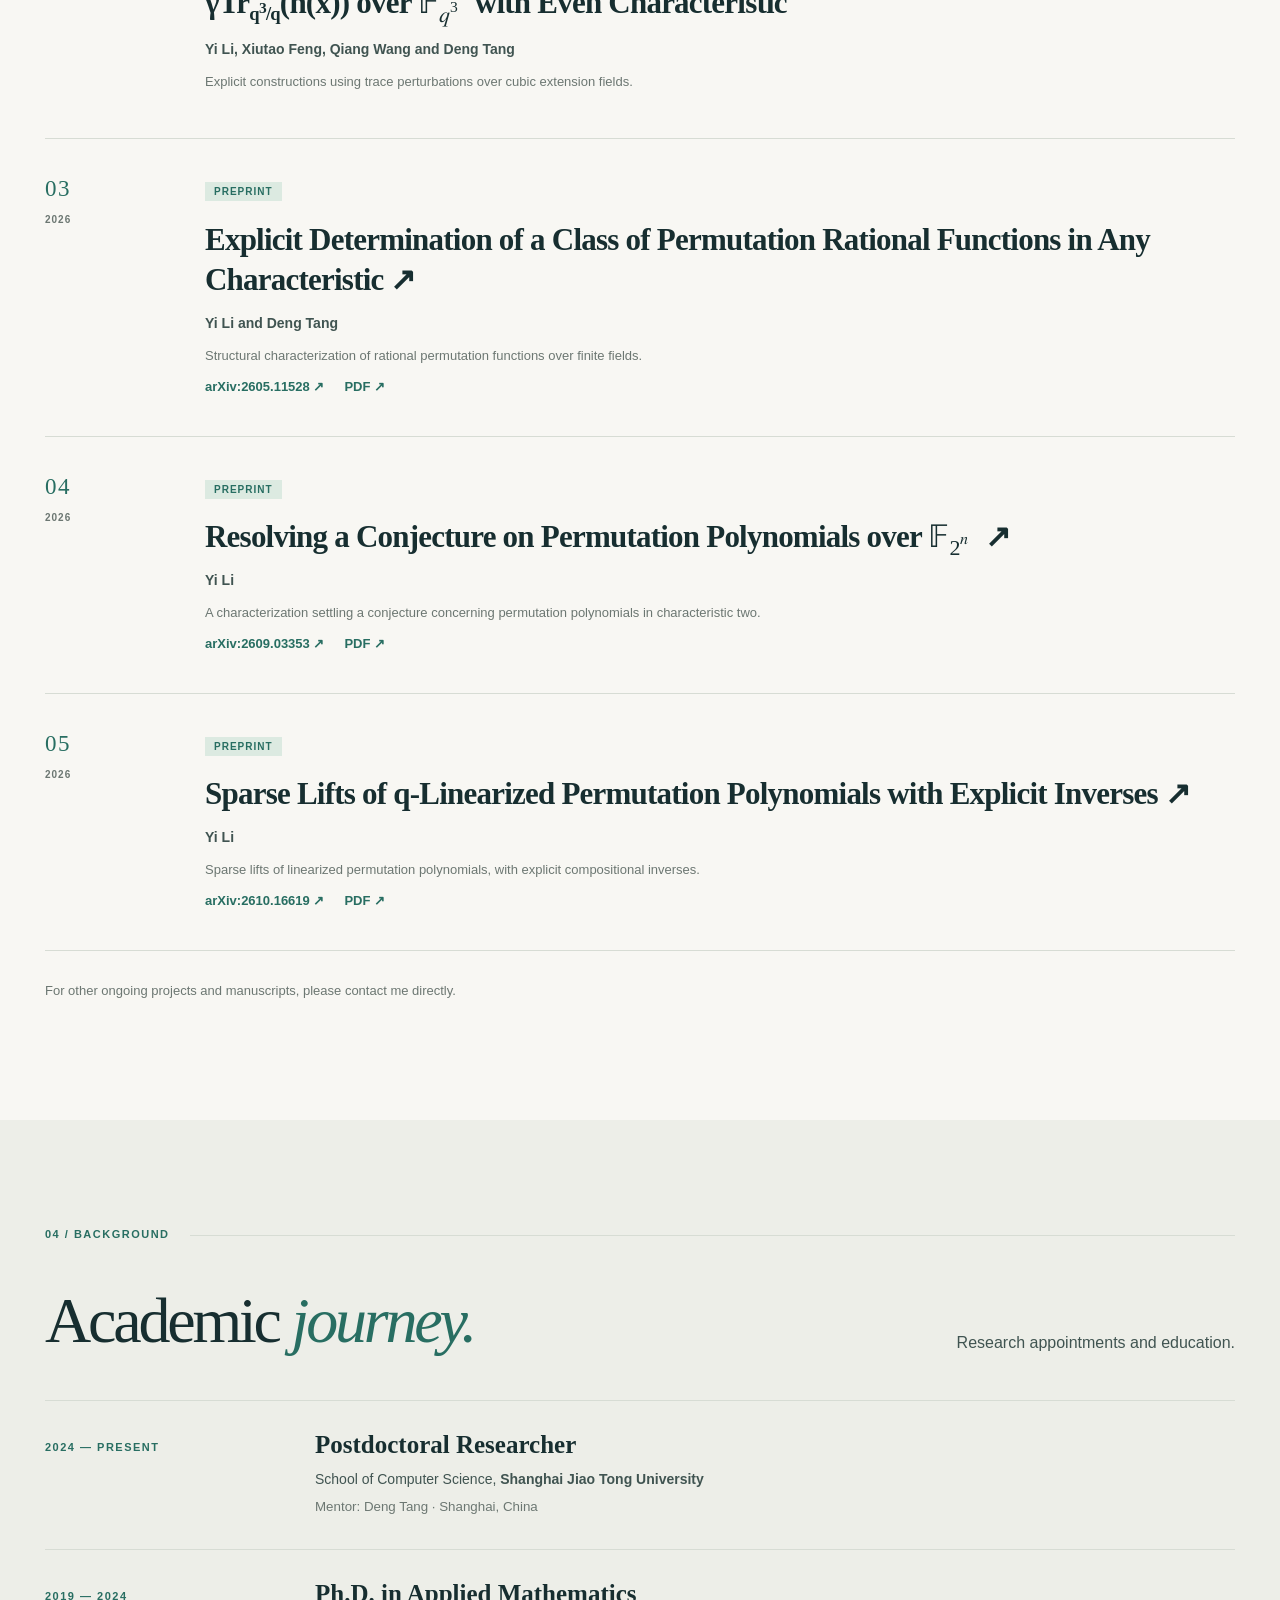
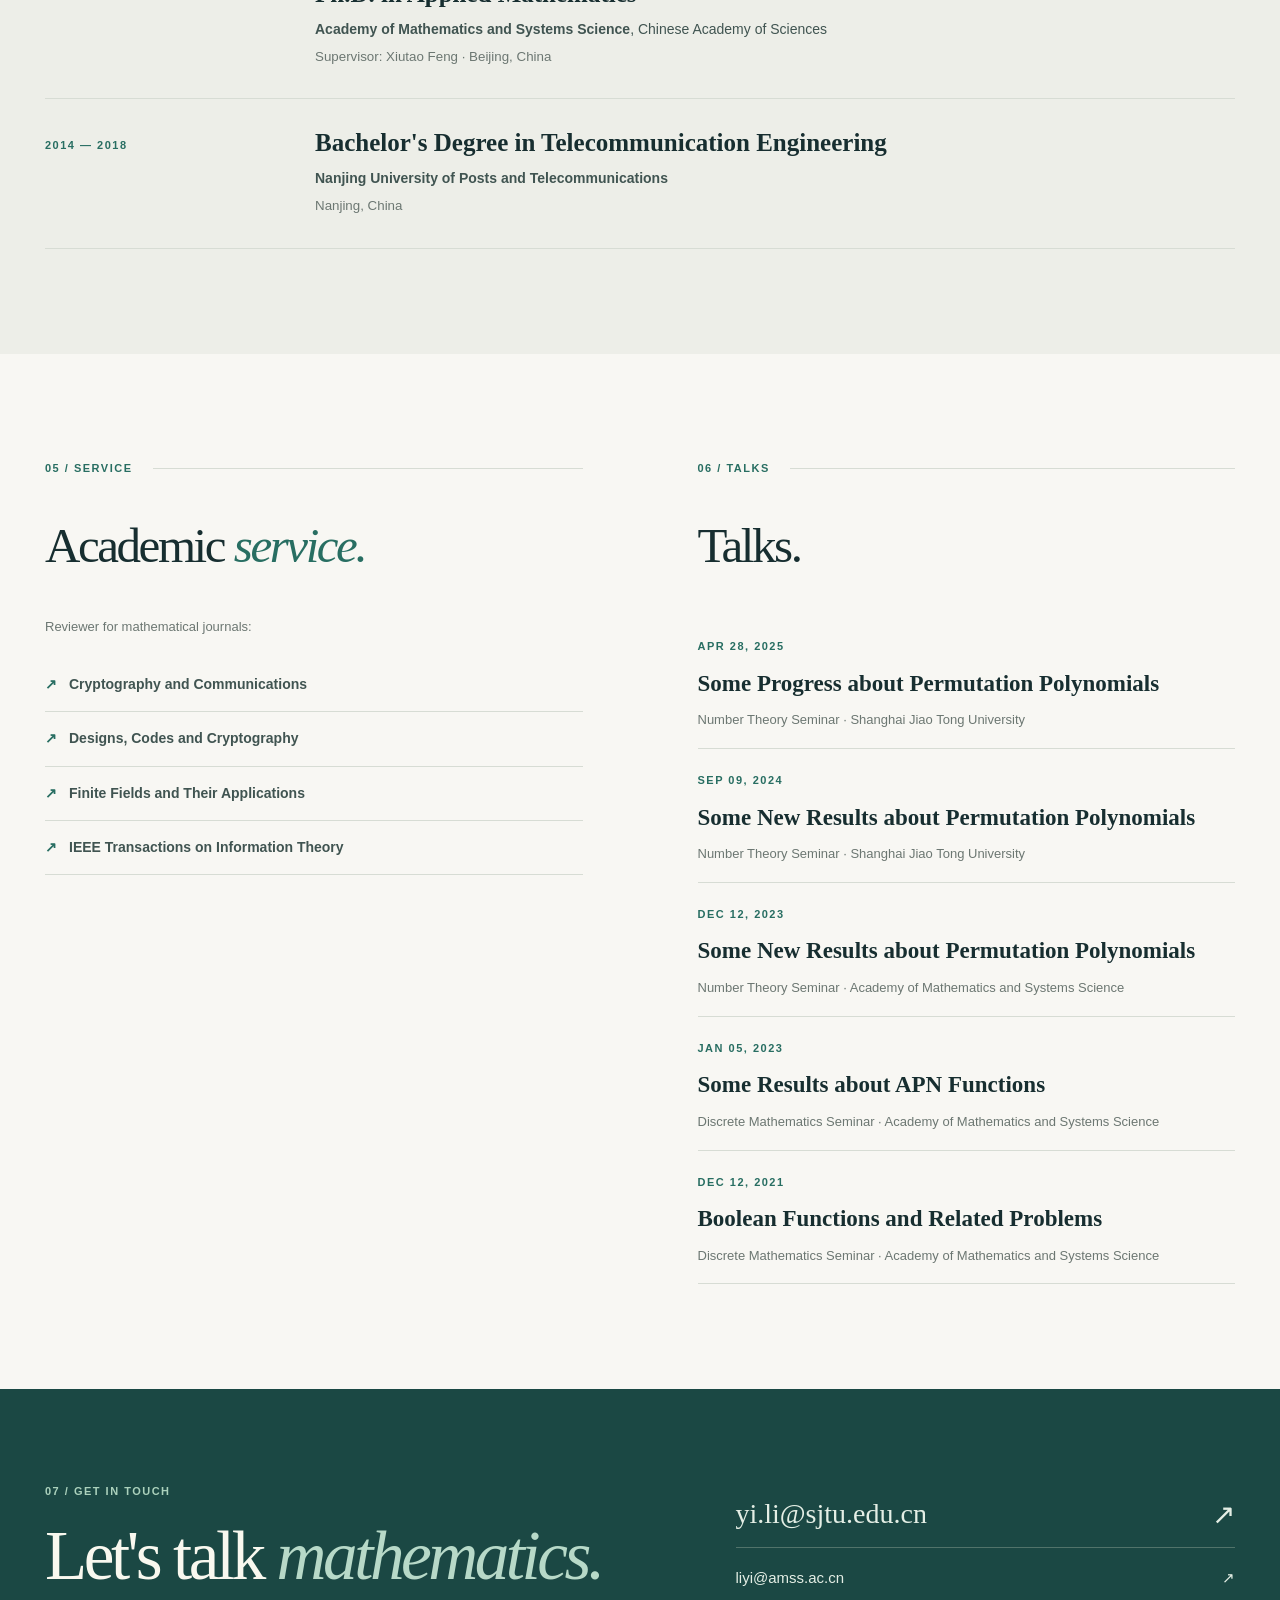
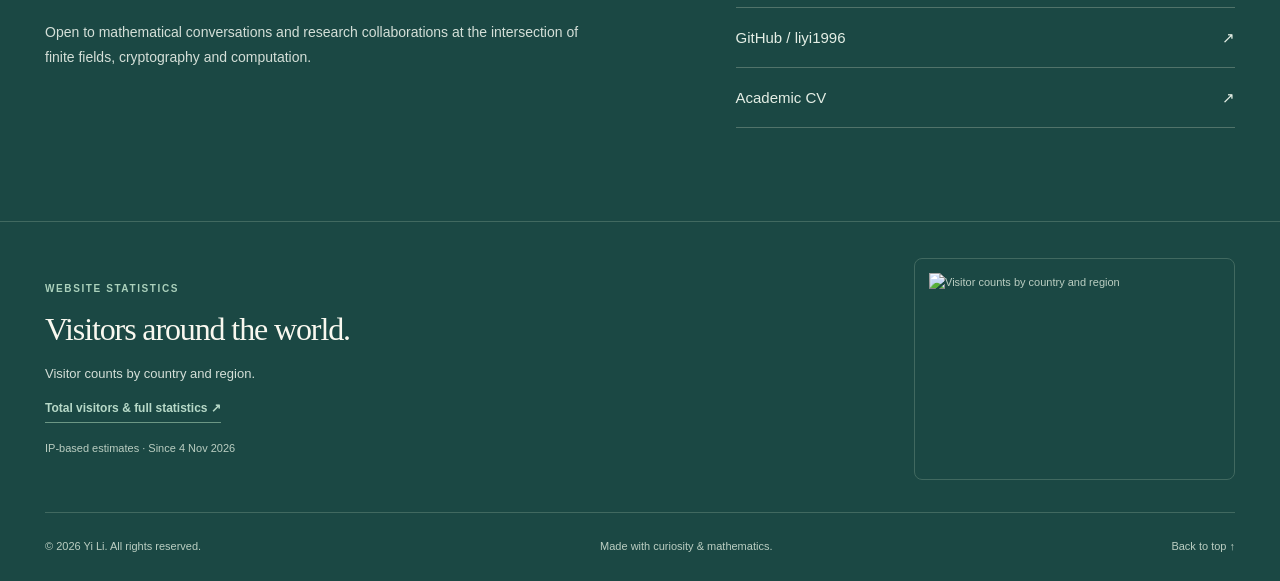
==== commit e6736408: "Add shared visitor counter and country statistics" ====
--- a/index.html
+++ b/index.html
@@ -27,5 +27,8 @@
 <section id="experience" class="section tint"><div class="wrap"><div class="section-label">04 / BACKGROUND <i></i></div><div class="section-head"><h2>Academic <em>journey.</em></h2><p>Research appointments and education.</p></div><div class="timeline"><article><time>2024 — PRESENT</time><div><h3>Postdoctoral Researcher</h3><p>School of Computer Science, <strong>Shanghai Jiao Tong University</strong></p><small>Mentor: Deng Tang · Shanghai, China</small></div></article><article><time>2019 — 2024</time><div><h3>Ph.D. in Applied Mathematics</h3><p><strong>Academy of Mathematics and Systems Science</strong>, Chinese Academy of Sciences</p><small>Supervisor: Xiutao Feng · Beijing, China</small></div></article><article><time>2014 — 2018</time><div><h3>Bachelor's Degree in Telecommunication Engineering</h3><p><strong>Nanjing University of Posts and Telecommunications</strong></p><small>Nanjing, China</small></div></article></div></div></section>
 <section id="service" class="section"><div class="wrap twin"><div><div class="section-label">05 / SERVICE <i></i></div><h2>Academic <em>service.</em></h2><p class="note">Reviewer for mathematical journals:</p><ul class="service-list"><li>Cryptography and Communications</li><li>Designs, Codes and Cryptography</li><li>Finite Fields and Their Applications</li><li>IEEE Transactions on Information Theory</li></ul></div><div><div class="section-label">06 / TALKS <i></i></div><h2>Talks.</h2><div class="talk"><time datetime="2025-04-28">APR 28, 2025</time><h3>Some Progress about Permutation Polynomials</h3><p>Number Theory Seminar · Shanghai Jiao Tong University</p></div><div class="talk"><time datetime="2024-09-09">SEP 09, 2024</time><h3>Some New Results about Permutation Polynomials</h3><p>Number Theory Seminar · Shanghai Jiao Tong University</p></div><div class="talk"><time datetime="2023-12-12">DEC 12, 2023</time><h3>Some New Results about Permutation Polynomials</h3><p>Number Theory Seminar · Academy of Mathematics and Systems Science</p></div><div class="talk"><time datetime="2023-01-05">JAN 05, 2023</time><h3>Some Results about APN Functions</h3><p>Discrete Mathematics Seminar · Academy of Mathematics and Systems Science</p></div><div class="talk"><time datetime="2021-12-12">DEC 12, 2021</time><h3>Boolean Functions and Related Problems</h3><p>Discrete Mathematics Seminar · Academy of Mathematics and Systems Science</p></div></div></div></section>
 <section id="contact" class="contact"><div class="wrap contact-grid"><div><div class="eyebrow">07 / GET IN TOUCH</div><h2>Let's talk <em>mathematics.</em></h2><p>Open to mathematical conversations and research collaborations at the intersection of finite fields, cryptography and computation.</p></div><div class="contact-links"><a href="mailto:yi.li@sjtu.edu.cn">yi.li@sjtu.edu.cn <span>↗</span></a><a href="mailto:liyi@amss.ac.cn">liyi@amss.ac.cn <span>↗</span></a><a href="https://github.com/liyi1996">GitHub / liyi1996 <span>↗</span></a><a href="cv.html">Academic CV <span>↗</span></a></div></div></section>
-</main><footer><div class="wrap footer-row"><span>© <span id="year">2026</span> Yi Li. All rights reserved.</span><span>Made with curiosity & mathematics.</span><a href="#home">Back to top ↑</a></div></footer>
+</main><footer><section id="visitors" class="wrap visitor-stats" aria-labelledby="visitor-heading">
+<div class="visitor-copy"><div class="visitor-label">WEBSITE STATISTICS</div><h2 id="visitor-heading">Visitors around the world.</h2><p>Visitor counts by country and region.</p><a class="visitor-details" href="https://flagcounter.me/details/kNE" target="_blank" rel="noopener noreferrer">Total visitors &amp; full statistics ↗</a><p class="visitor-note">IP-based estimates · Since 4 Nov 2026</p></div>
+<a class="visitor-counter" href="https://flagcounter.me/details/kNE" target="_blank" rel="noopener noreferrer" aria-label="Open visitor statistics: total visitors and countries"><img src="https://flagcounter.me/kNE" alt="Visitor counts by country and region" width="291" height="192" loading="eager" decoding="async" fetchpriority="low" referrerpolicy="strict-origin-when-cross-origin"></a>
+</section><div class="wrap footer-row"><span>© <span id="year">2026</span> Yi Li. All rights reserved.</span><span>Made with curiosity & mathematics.</span><a href="#home">Back to top ↑</a></div></footer>
 </body></html>
--- a/styles.css
+++ b/styles.css
@@ -7,3 +7,4 @@
 math{font-family:"Cambria Math","STIX Two Math",serif;font-size:1em}.symbol math{font-size:1em}
 .agents-icon{display:block;width:58px;height:58px;flex:none}
 @media(min-width:821px) and (max-width:899px){.brand small{display:none}}
+.visitor-stats{display:grid;grid-template-columns:minmax(0,1fr) minmax(0,321px);align-items:center;gap:48px;padding:12px 0 32px;margin-bottom:24px;border-bottom:1px solid #416960}.visitor-label{font-size:10px;font-weight:750;letter-spacing:1.6px;color:#abd1bc;margin-bottom:12px}.visitor-copy h2{font:500 32px/1.2 var(--serif);letter-spacing:-.035em;color:#f9f8ef;margin-bottom:14px}.visitor-copy p{font-size:13px;line-height:1.8;color:#d4dfd8;margin-bottom:12px}.visitor-details{display:inline-block;font-size:12px;font-weight:650;color:#b7d9c8;border-bottom:1px solid #6c9785;padding-bottom:3px}.visitor-copy .visitor-note{font-size:11px;color:#bbcec2;margin:16px 0 0}.visitor-counter{display:block;justify-self:end;width:100%;max-width:321px;padding:14px;background:#1b4844;border:1px solid #416960;border-radius:8px}.visitor-counter img{display:block;width:100%;max-width:291px;height:auto}.cv-site-footer{margin-top:0}@media(max-width:700px){.visitor-stats{grid-template-columns:minmax(0,1fr);gap:24px}.visitor-counter{justify-self:start}.visitor-copy h2{font-size:28px}}
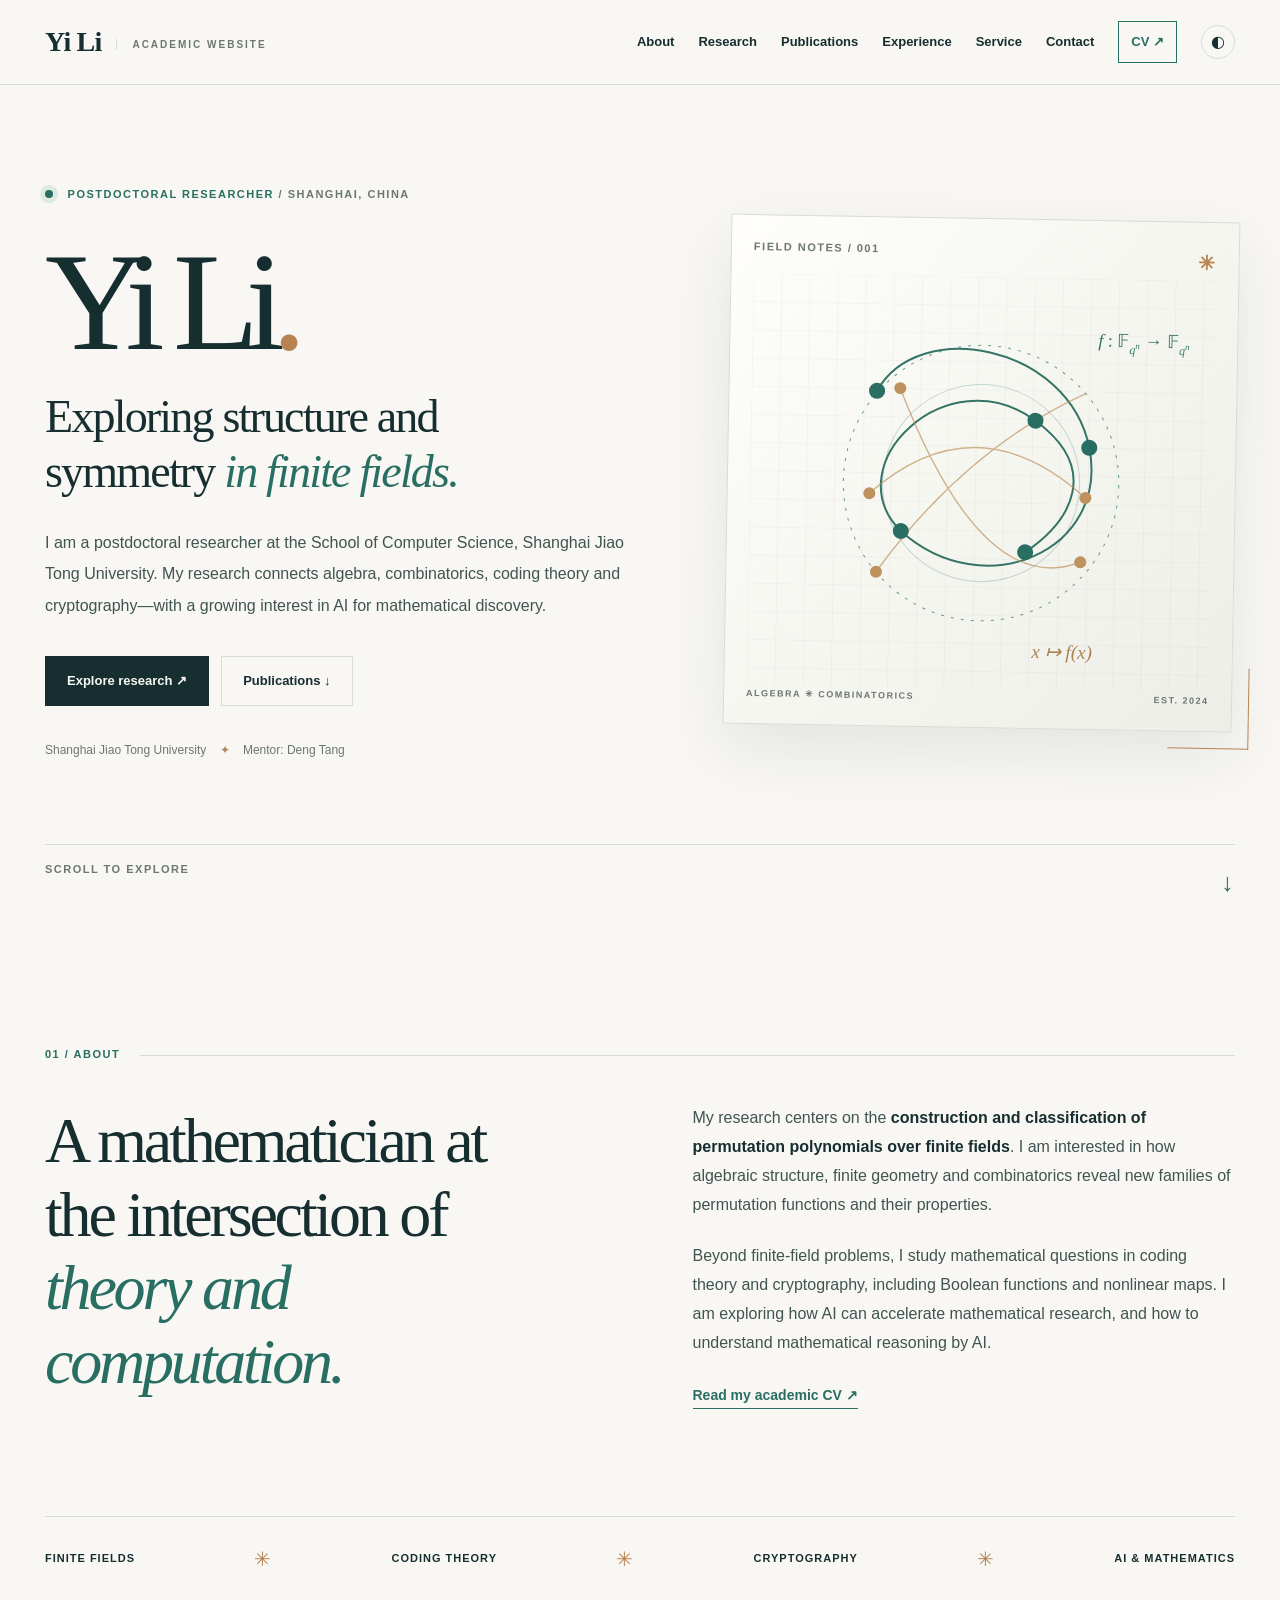
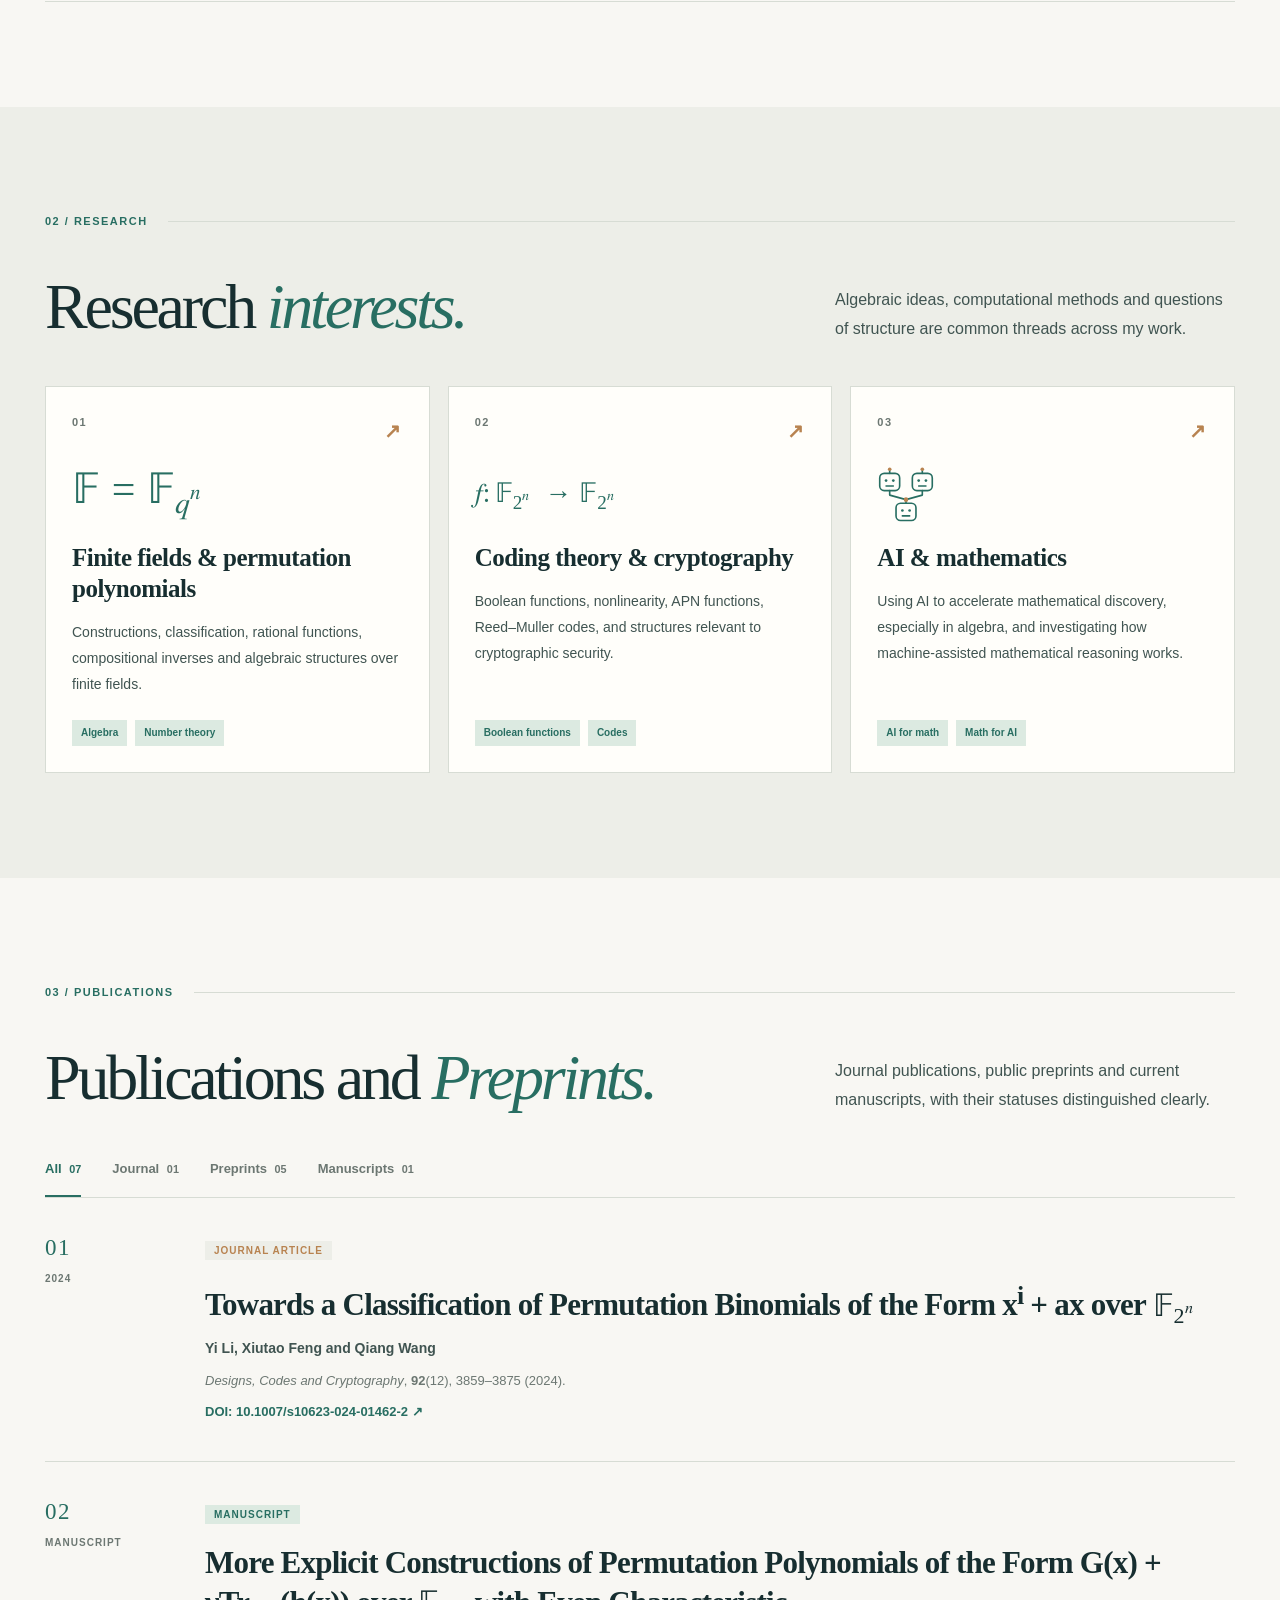
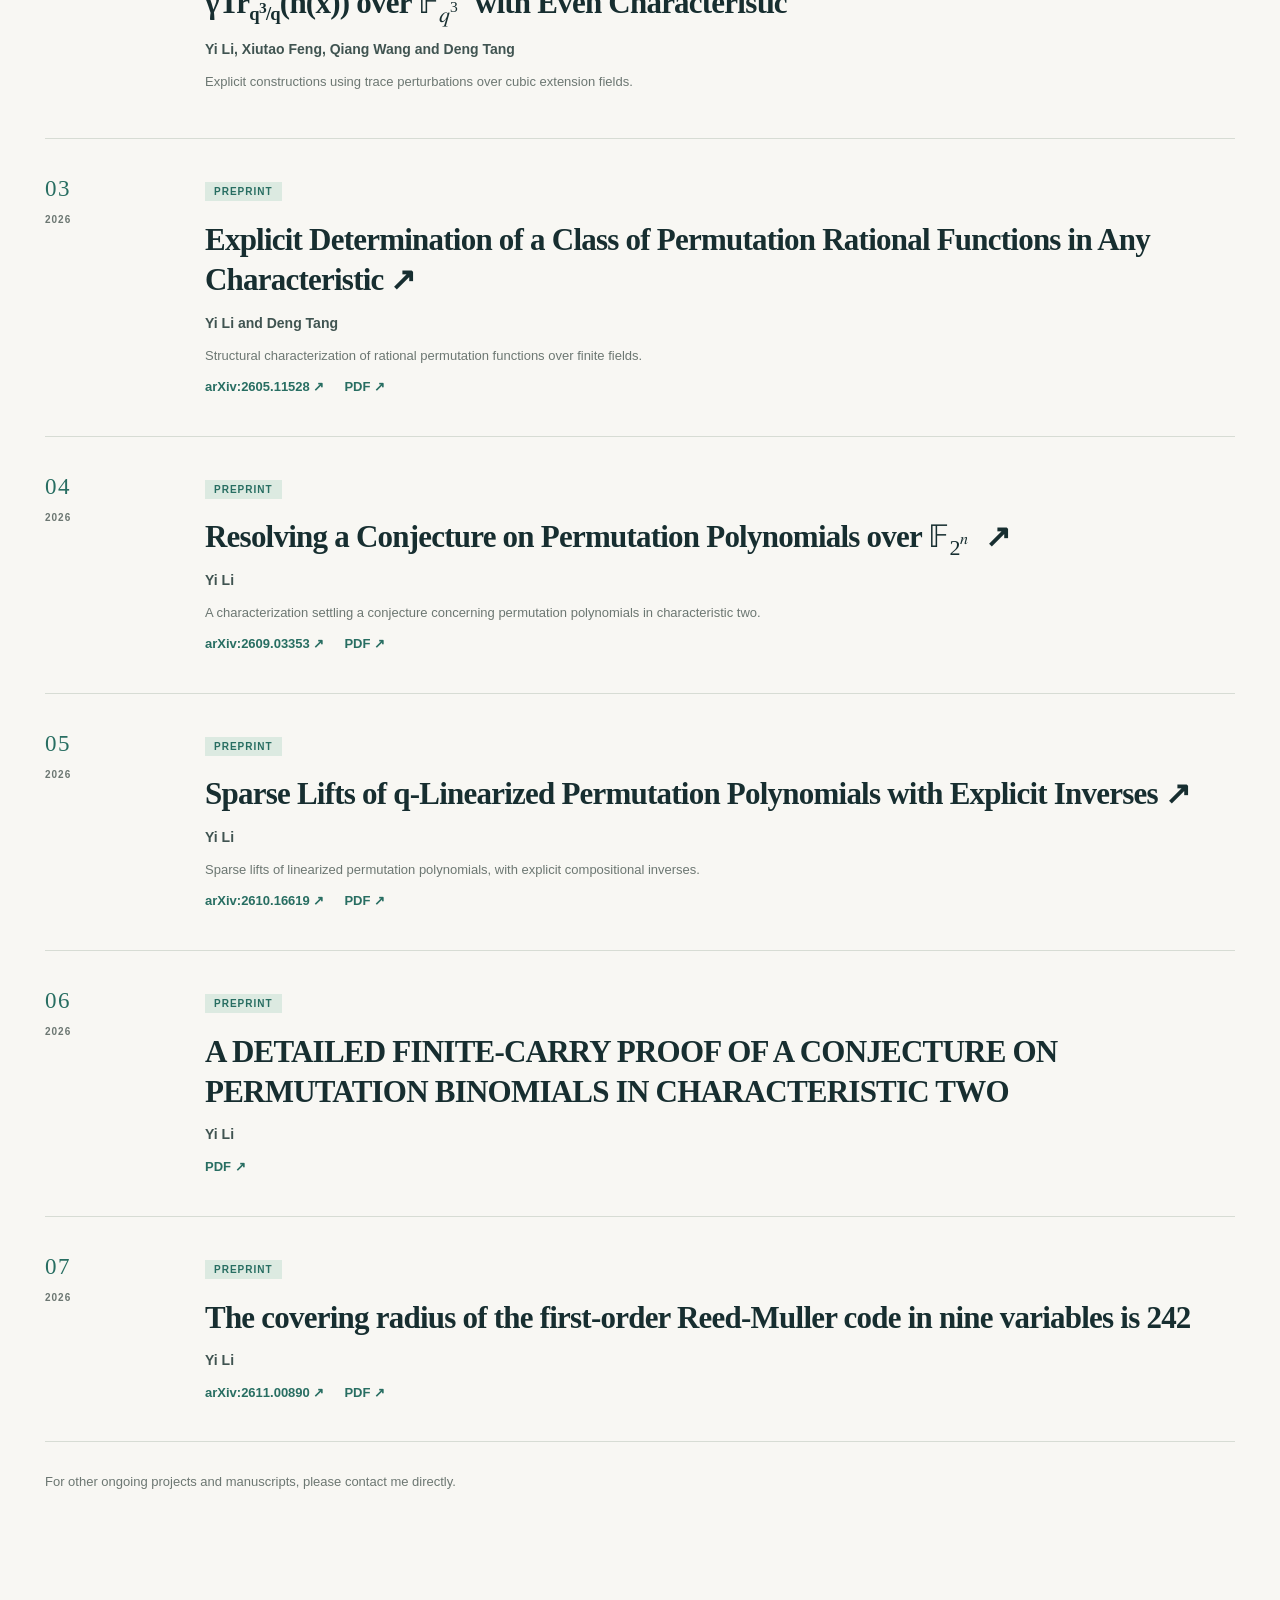
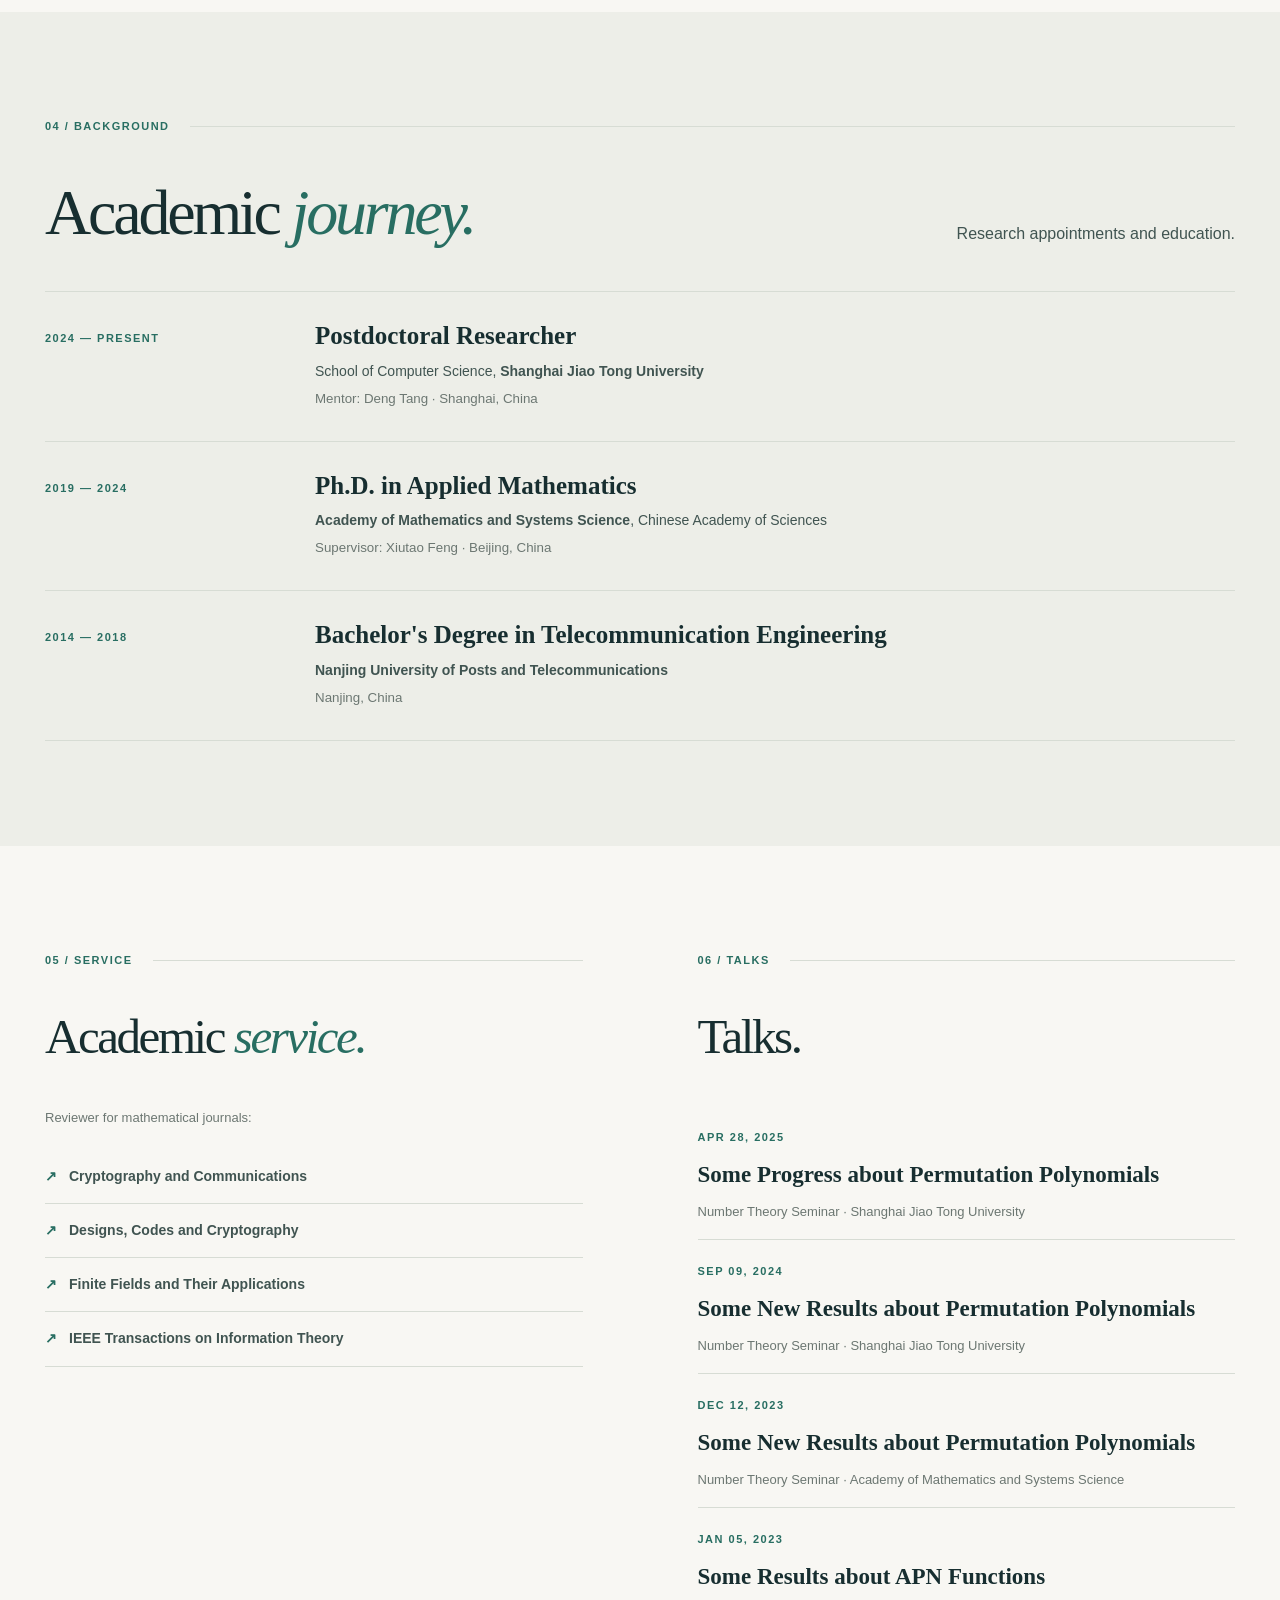
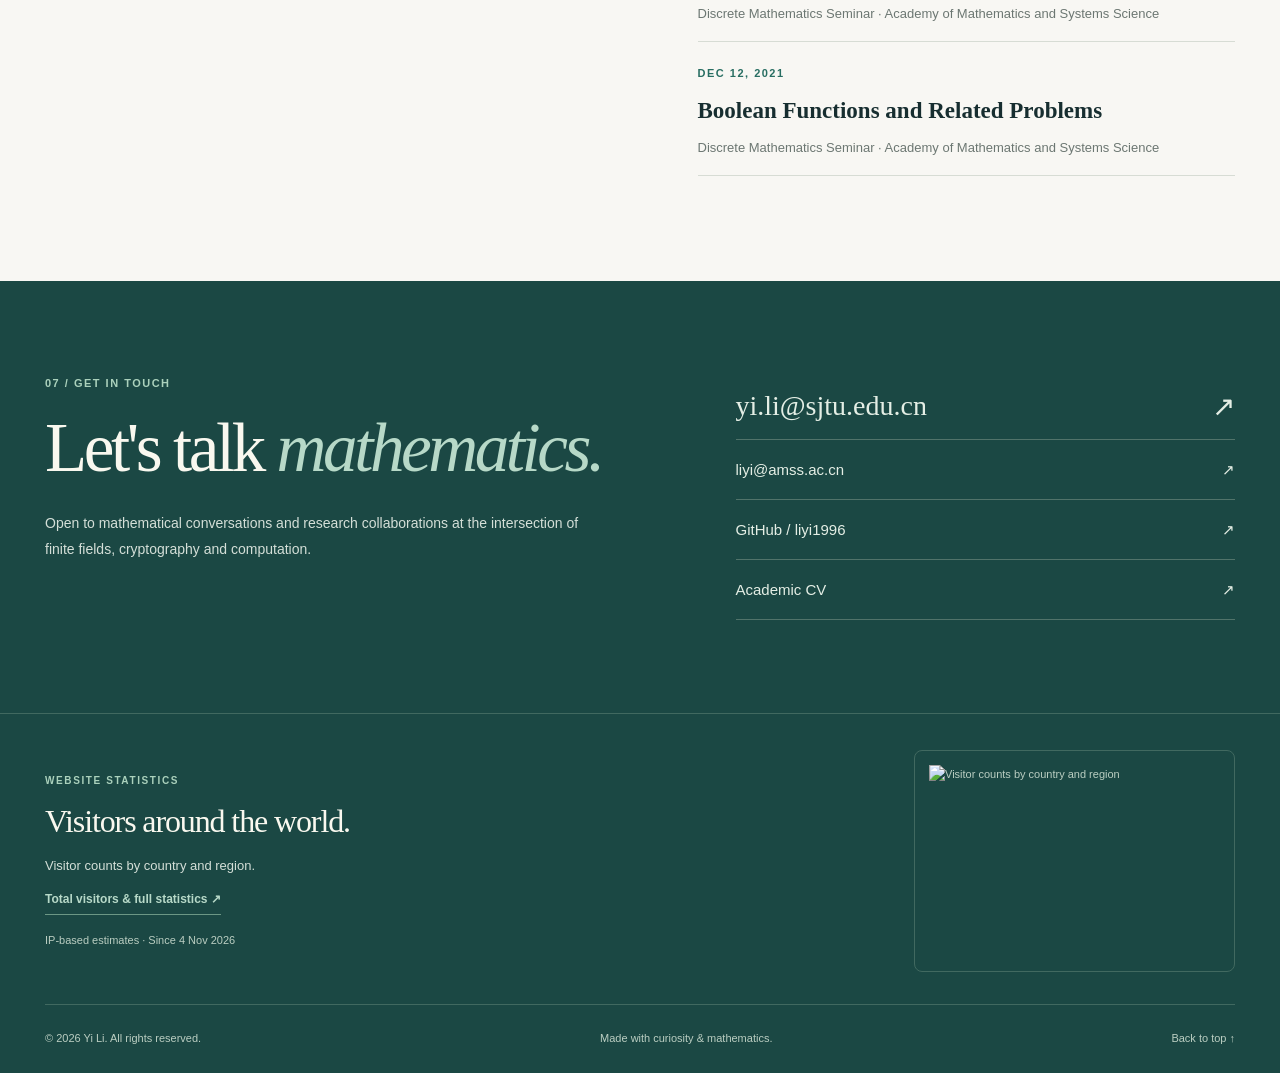
==== commit c8cad8a7: "Add two 2026 preprints" ====
--- a/index.html
+++ b/index.html
@@ -18,12 +18,34 @@
 <path d="M14 7V3M50 7V3M14 26v5l18 5 18-5v-5M32 36v4M10 21h8M46 21h8M28 54h8"/>
 </g><g fill="currentColor"><circle cx="10" cy="15" r="1.5"/><circle cx="18" cy="15" r="1.5"/><circle cx="46" cy="15" r="1.5"/><circle cx="54" cy="15" r="1.5"/><circle cx="28" cy="48" r="1.5"/><circle cx="36" cy="48" r="1.5"/></g><g fill="var(--gold)"><circle cx="14" cy="2.5" r="2"/><circle cx="50" cy="2.5" r="2"/><circle cx="32" cy="36" r="2.5"/></g>
 </svg></div><h3>AI &amp; mathematics</h3><p>Using AI to accelerate mathematical discovery, especially in algebra, and investigating how machine-assisted mathematical reasoning works.</p><div class="tags"><span>AI for math</span><span>Math for AI</span></div></article></div></div></section>
-<section id="publications" class="section"><div class="wrap"><div class="section-label">03 / PUBLICATIONS <i></i></div><div class="section-head"><h2>Publications and <em>Preprints.</em></h2><p>Journal publications, public preprints and current manuscripts, with their statuses distinguished clearly.</p></div><div class="filters" role="group" aria-label="Filter publication types"><button class="active" data-filter="all" aria-pressed="true">All <small>05</small></button><button data-filter="journal" aria-pressed="false">Journal <small>01</small></button><button data-filter="preprint" aria-pressed="false">Preprints <small>03</small></button><button data-filter="manuscript" aria-pressed="false">Manuscripts <small>01</small></button></div><div class="pub-list">
+<section id="publications" class="section"><div class="wrap"><div class="section-label">03 / PUBLICATIONS <i></i></div><div class="section-head"><h2>Publications and <em>Preprints.</em></h2><p>Journal publications, public preprints and current manuscripts, with their statuses distinguished clearly.</p></div><div class="filters" role="group" aria-label="Filter publication types"><button class="active" data-filter="all" aria-pressed="true">All <small>07</small></button><button data-filter="journal" aria-pressed="false">Journal <small>01</small></button><button data-filter="preprint" aria-pressed="false">Preprints <small>05</small></button><button data-filter="manuscript" aria-pressed="false">Manuscripts <small>01</small></button></div><div class="pub-list">
 <article class="pub" data-type="journal"><div class="pub-index">01 <small>2024</small></div><div><span class="status journal">JOURNAL ARTICLE</span><h3>Towards a Classification of Permutation Binomials of the Form x<sup>i</sup> + ax over <math xmlns="http://www.w3.org/1998/Math/MathML" aria-label="F subscript 2 to the power n"><msub><mi mathvariant="normal">𝔽</mi><msup><mn>2</mn><mi>n</mi></msup></msub></math></h3><p class="authors">Yi Li, Xiutao Feng and Qiang Wang</p><p class="abstract"><em>Designs, Codes and Cryptography</em>, <strong>92</strong>(12), 3859–3875 (2024).</p><div class="pub-links"><a href="https://doi.org/10.1007/s10623-024-01462-2" target="_blank" rel="noopener">DOI: 10.1007/s10623-024-01462-2 ↗</a></div></div></article>
 <article class="pub" data-type="manuscript"><div class="pub-index">02 <small>MANUSCRIPT</small></div><div><span class="status">MANUSCRIPT</span><h3>More Explicit Constructions of Permutation Polynomials of the Form G(x) + γTr<sub>q<sup>3</sup>/q</sub>(h(x)) over <math xmlns="http://www.w3.org/1998/Math/MathML" aria-label="F subscript q cubed"><msub><mi mathvariant="normal">𝔽</mi><msup><mi>q</mi><mn>3</mn></msup></msub></math> with Even Characteristic</h3><p class="authors">Yi Li, Xiutao Feng, Qiang Wang and Deng Tang</p><p class="abstract">Explicit constructions using trace perturbations over cubic extension fields.</p></div></article>
 <article class="pub" data-type="preprint"><div class="pub-index">03 <small>2026</small></div><div><span class="status">PREPRINT</span><h3><a href="https://arxiv.org/abs/2605.11528" target="_blank" rel="noopener">Explicit Determination of a Class of Permutation Rational Functions in Any Characteristic ↗</a></h3><p class="authors">Yi Li and Deng Tang</p><p class="abstract">Structural characterization of rational permutation functions over finite fields.</p><div class="pub-links"><a href="https://arxiv.org/abs/2605.11528" target="_blank" rel="noopener">arXiv:2605.11528 ↗</a><a href="https://arxiv.org/pdf/2605.11528" target="_blank" rel="noopener">PDF ↗</a></div></div></article>
 <article class="pub" data-type="preprint"><div class="pub-index">04 <small>2026</small></div><div><span class="status">PREPRINT</span><h3><a href="https://arxiv.org/abs/2609.03353" target="_blank" rel="noopener">Resolving a Conjecture on Permutation Polynomials over <math xmlns="http://www.w3.org/1998/Math/MathML" aria-label="F subscript 2 to the power n"><msub><mi mathvariant="normal">𝔽</mi><msup><mn>2</mn><mi>n</mi></msup></msub></math> ↗</a></h3><p class="authors">Yi Li</p><p class="abstract">A characterization settling a conjecture concerning permutation polynomials in characteristic two.</p><div class="pub-links"><a href="https://arxiv.org/abs/2609.03353" target="_blank" rel="noopener">arXiv:2609.03353 ↗</a><a href="https://arxiv.org/pdf/2609.03353" target="_blank" rel="noopener">PDF ↗</a></div></div></article>
-<article class="pub" data-type="preprint"><div class="pub-index">05 <small>2026</small></div><div><span class="status">PREPRINT</span><h3><a href="https://arxiv.org/abs/2610.16619" target="_blank" rel="noopener">Sparse Lifts of q-Linearized Permutation Polynomials with Explicit Inverses ↗</a></h3><p class="authors">Yi Li</p><p class="abstract">Sparse lifts of linearized permutation polynomials, with explicit compositional inverses.</p><div class="pub-links"><a href="https://arxiv.org/abs/2610.16619" target="_blank" rel="noopener">arXiv:2610.16619 ↗</a><a href="https://arxiv.org/pdf/2610.16619" target="_blank" rel="noopener">PDF ↗</a></div></div></article></div><p class="footnote">For other ongoing projects and manuscripts, please contact me directly.</p></div></section>
+<article class="pub" data-type="preprint"><div class="pub-index">05 <small>2026</small></div><div><span class="status">PREPRINT</span><h3><a href="https://arxiv.org/abs/2610.16619" target="_blank" rel="noopener">Sparse Lifts of q-Linearized Permutation Polynomials with Explicit Inverses ↗</a></h3><p class="authors">Yi Li</p><p class="abstract">Sparse lifts of linearized permutation polynomials, with explicit compositional inverses.</p><div class="pub-links"><a href="https://arxiv.org/abs/2610.16619" target="_blank" rel="noopener">arXiv:2610.16619 ↗</a><a href="https://arxiv.org/pdf/2610.16619" target="_blank" rel="noopener">PDF ↗</a></div></div></article>
+<article class="pub" data-type="preprint">
+  <div class="pub-index">06 <small>2026</small></div>
+  <div>
+    <span class="status">PREPRINT</span>
+    <h3><a href="https://github.com/liyi1996/The-Proof-of-Conjecture-1-of-Tu-Zeng-Jiang-Li/blob/main/Conjecture1_Detailed_Proof_Yi_Li.pdf" target="_blank" rel="noopener">A DETAILED FINITE-CARRY PROOF OF A CONJECTURE ON PERMUTATION BINOMIALS IN CHARACTERISTIC TWO</a></h3>
+    <p class="authors">Yi Li</p>
+    <div class="pub-links"><a href="https://github.com/liyi1996/The-Proof-of-Conjecture-1-of-Tu-Zeng-Jiang-Li/blob/main/Conjecture1_Detailed_Proof_Yi_Li.pdf" target="_blank" rel="noopener">PDF ↗</a></div>
+  </div>
+</article>
+<article class="pub" data-type="preprint">
+  <div class="pub-index">07 <small>2026</small></div>
+  <div>
+    <span class="status">PREPRINT</span>
+    <h3><a href="https://arxiv.org/abs/2611.00890" target="_blank" rel="noopener">The covering radius of the first-order Reed-Muller code in nine variables is 242</a></h3>
+    <p class="authors">Yi Li</p>
+    <div class="pub-links">
+      <a href="https://arxiv.org/abs/2611.00890" target="_blank" rel="noopener">arXiv:2611.00890 ↗</a>
+      <a href="https://arxiv.org/pdf/2611.00890" target="_blank" rel="noopener">PDF ↗</a>
+    </div>
+  </div>
+</article>
+</div><p class="footnote">For other ongoing projects and manuscripts, please contact me directly.</p></div></section>
 <section id="experience" class="section tint"><div class="wrap"><div class="section-label">04 / BACKGROUND <i></i></div><div class="section-head"><h2>Academic <em>journey.</em></h2><p>Research appointments and education.</p></div><div class="timeline"><article><time>2024 — PRESENT</time><div><h3>Postdoctoral Researcher</h3><p>School of Computer Science, <strong>Shanghai Jiao Tong University</strong></p><small>Mentor: Deng Tang · Shanghai, China</small></div></article><article><time>2019 — 2024</time><div><h3>Ph.D. in Applied Mathematics</h3><p><strong>Academy of Mathematics and Systems Science</strong>, Chinese Academy of Sciences</p><small>Supervisor: Xiutao Feng · Beijing, China</small></div></article><article><time>2014 — 2018</time><div><h3>Bachelor's Degree in Telecommunication Engineering</h3><p><strong>Nanjing University of Posts and Telecommunications</strong></p><small>Nanjing, China</small></div></article></div></div></section>
 <section id="service" class="section"><div class="wrap twin"><div><div class="section-label">05 / SERVICE <i></i></div><h2>Academic <em>service.</em></h2><p class="note">Reviewer for mathematical journals:</p><ul class="service-list"><li>Cryptography and Communications</li><li>Designs, Codes and Cryptography</li><li>Finite Fields and Their Applications</li><li>IEEE Transactions on Information Theory</li></ul></div><div><div class="section-label">06 / TALKS <i></i></div><h2>Talks.</h2><div class="talk"><time datetime="2025-04-28">APR 28, 2025</time><h3>Some Progress about Permutation Polynomials</h3><p>Number Theory Seminar · Shanghai Jiao Tong University</p></div><div class="talk"><time datetime="2024-09-09">SEP 09, 2024</time><h3>Some New Results about Permutation Polynomials</h3><p>Number Theory Seminar · Shanghai Jiao Tong University</p></div><div class="talk"><time datetime="2023-12-12">DEC 12, 2023</time><h3>Some New Results about Permutation Polynomials</h3><p>Number Theory Seminar · Academy of Mathematics and Systems Science</p></div><div class="talk"><time datetime="2023-01-05">JAN 05, 2023</time><h3>Some Results about APN Functions</h3><p>Discrete Mathematics Seminar · Academy of Mathematics and Systems Science</p></div><div class="talk"><time datetime="2021-12-12">DEC 12, 2021</time><h3>Boolean Functions and Related Problems</h3><p>Discrete Mathematics Seminar · Academy of Mathematics and Systems Science</p></div></div></div></section>
 <section id="contact" class="contact"><div class="wrap contact-grid"><div><div class="eyebrow">07 / GET IN TOUCH</div><h2>Let's talk <em>mathematics.</em></h2><p>Open to mathematical conversations and research collaborations at the intersection of finite fields, cryptography and computation.</p></div><div class="contact-links"><a href="mailto:yi.li@sjtu.edu.cn">yi.li@sjtu.edu.cn <span>↗</span></a><a href="mailto:liyi@amss.ac.cn">liyi@amss.ac.cn <span>↗</span></a><a href="https://github.com/liyi1996">GitHub / liyi1996 <span>↗</span></a><a href="cv.html">Academic CV <span>↗</span></a></div></div></section>
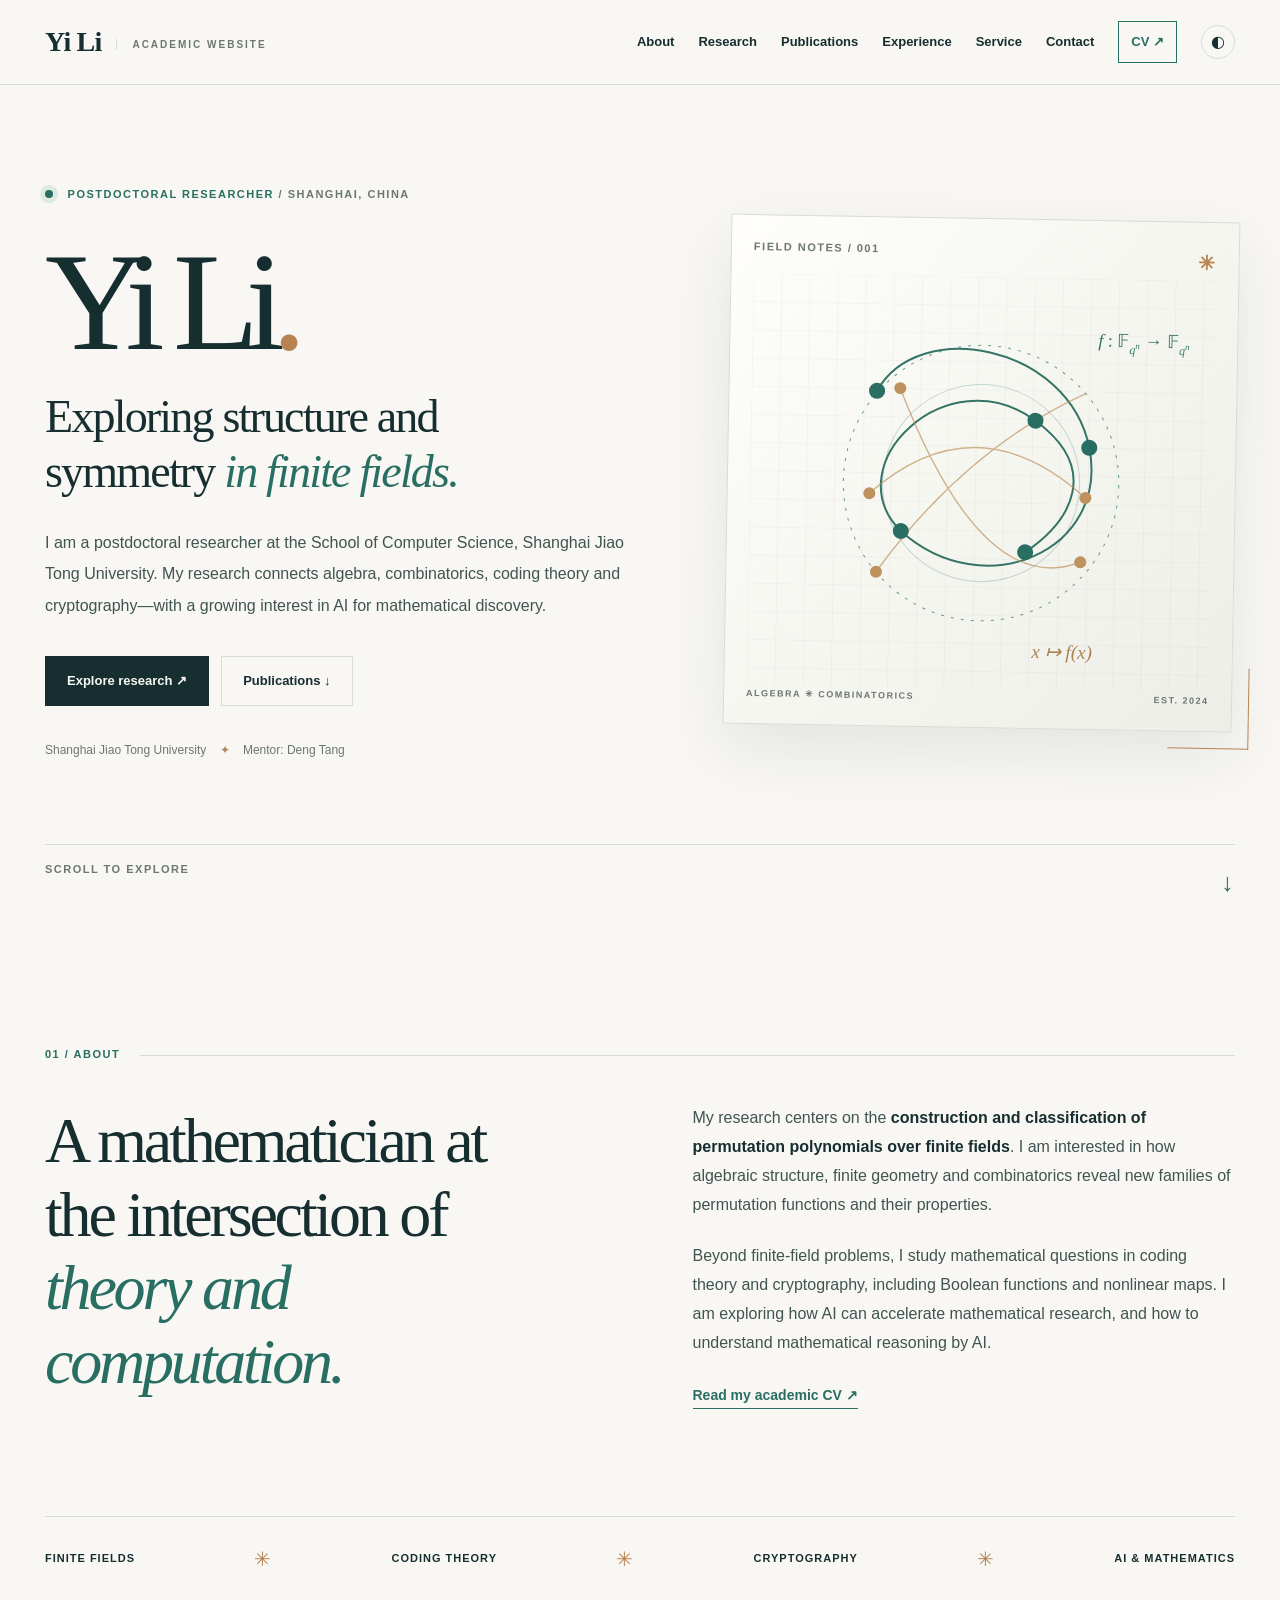
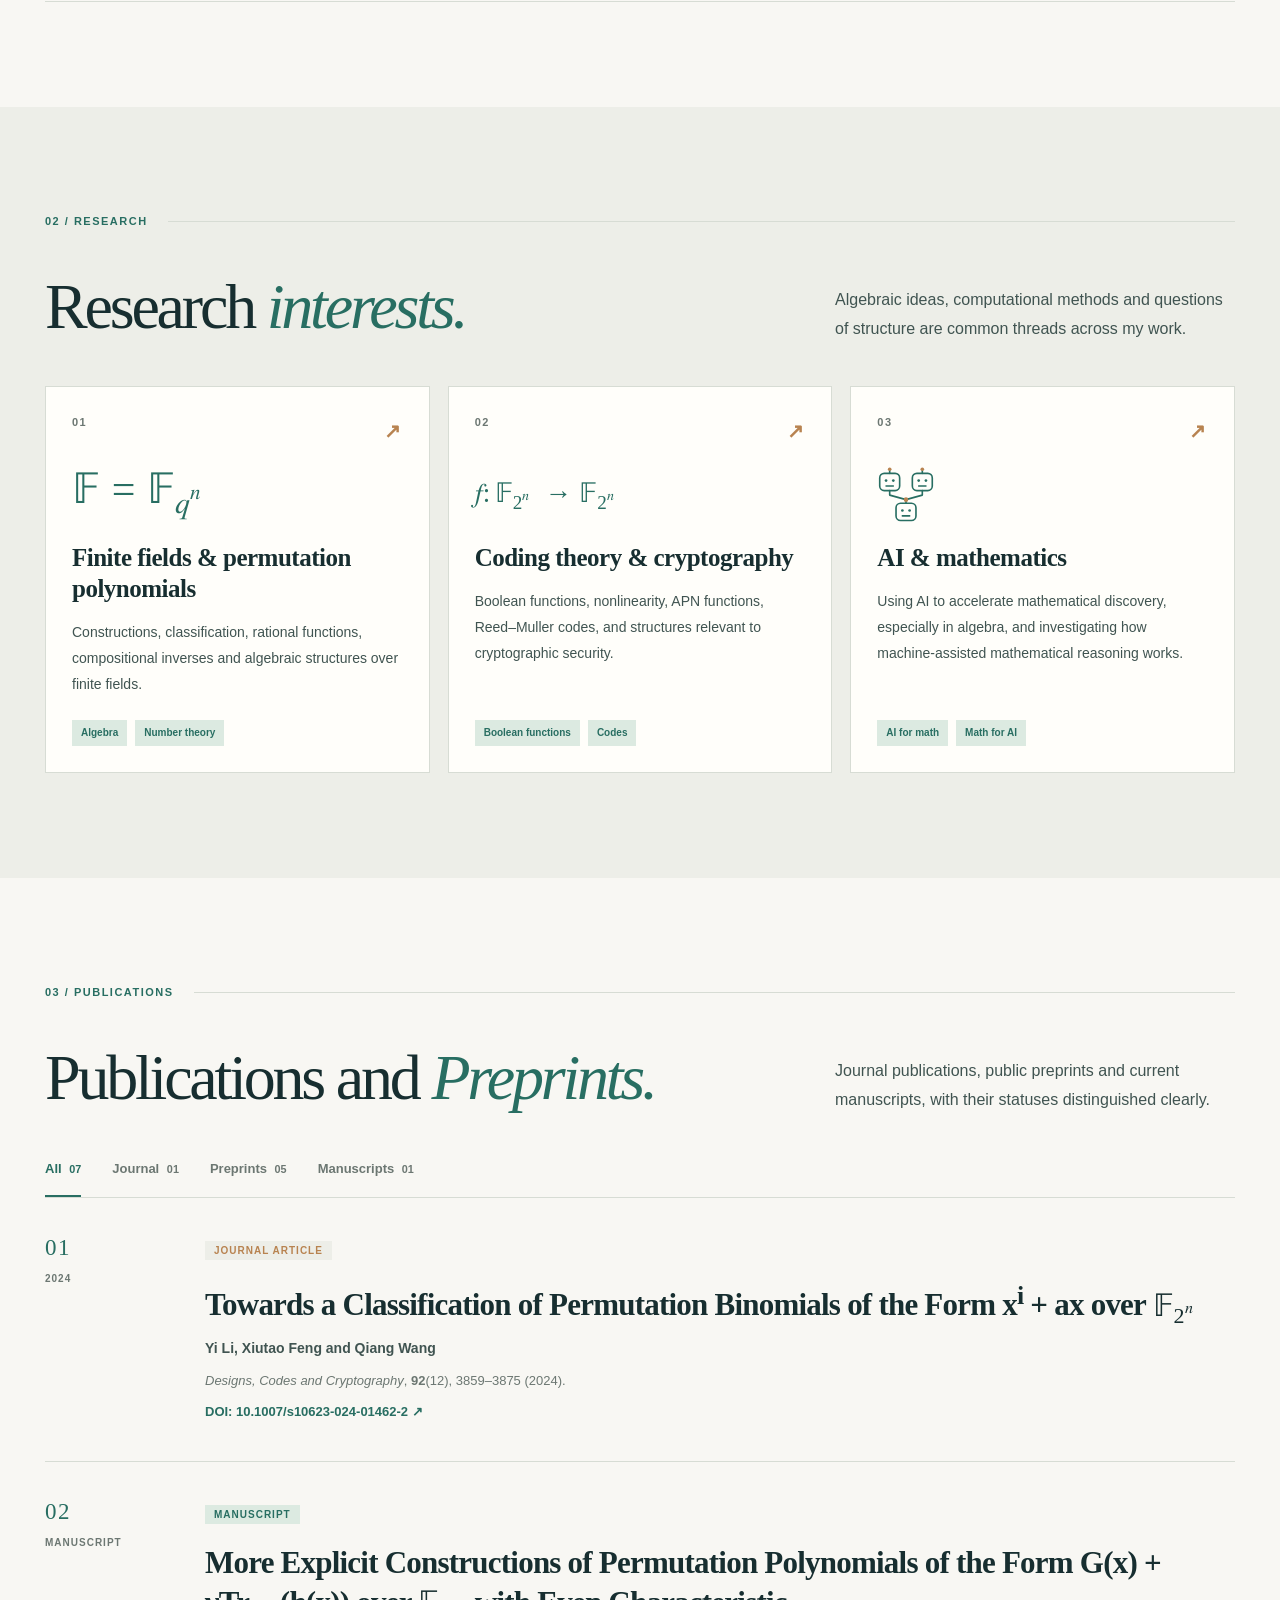
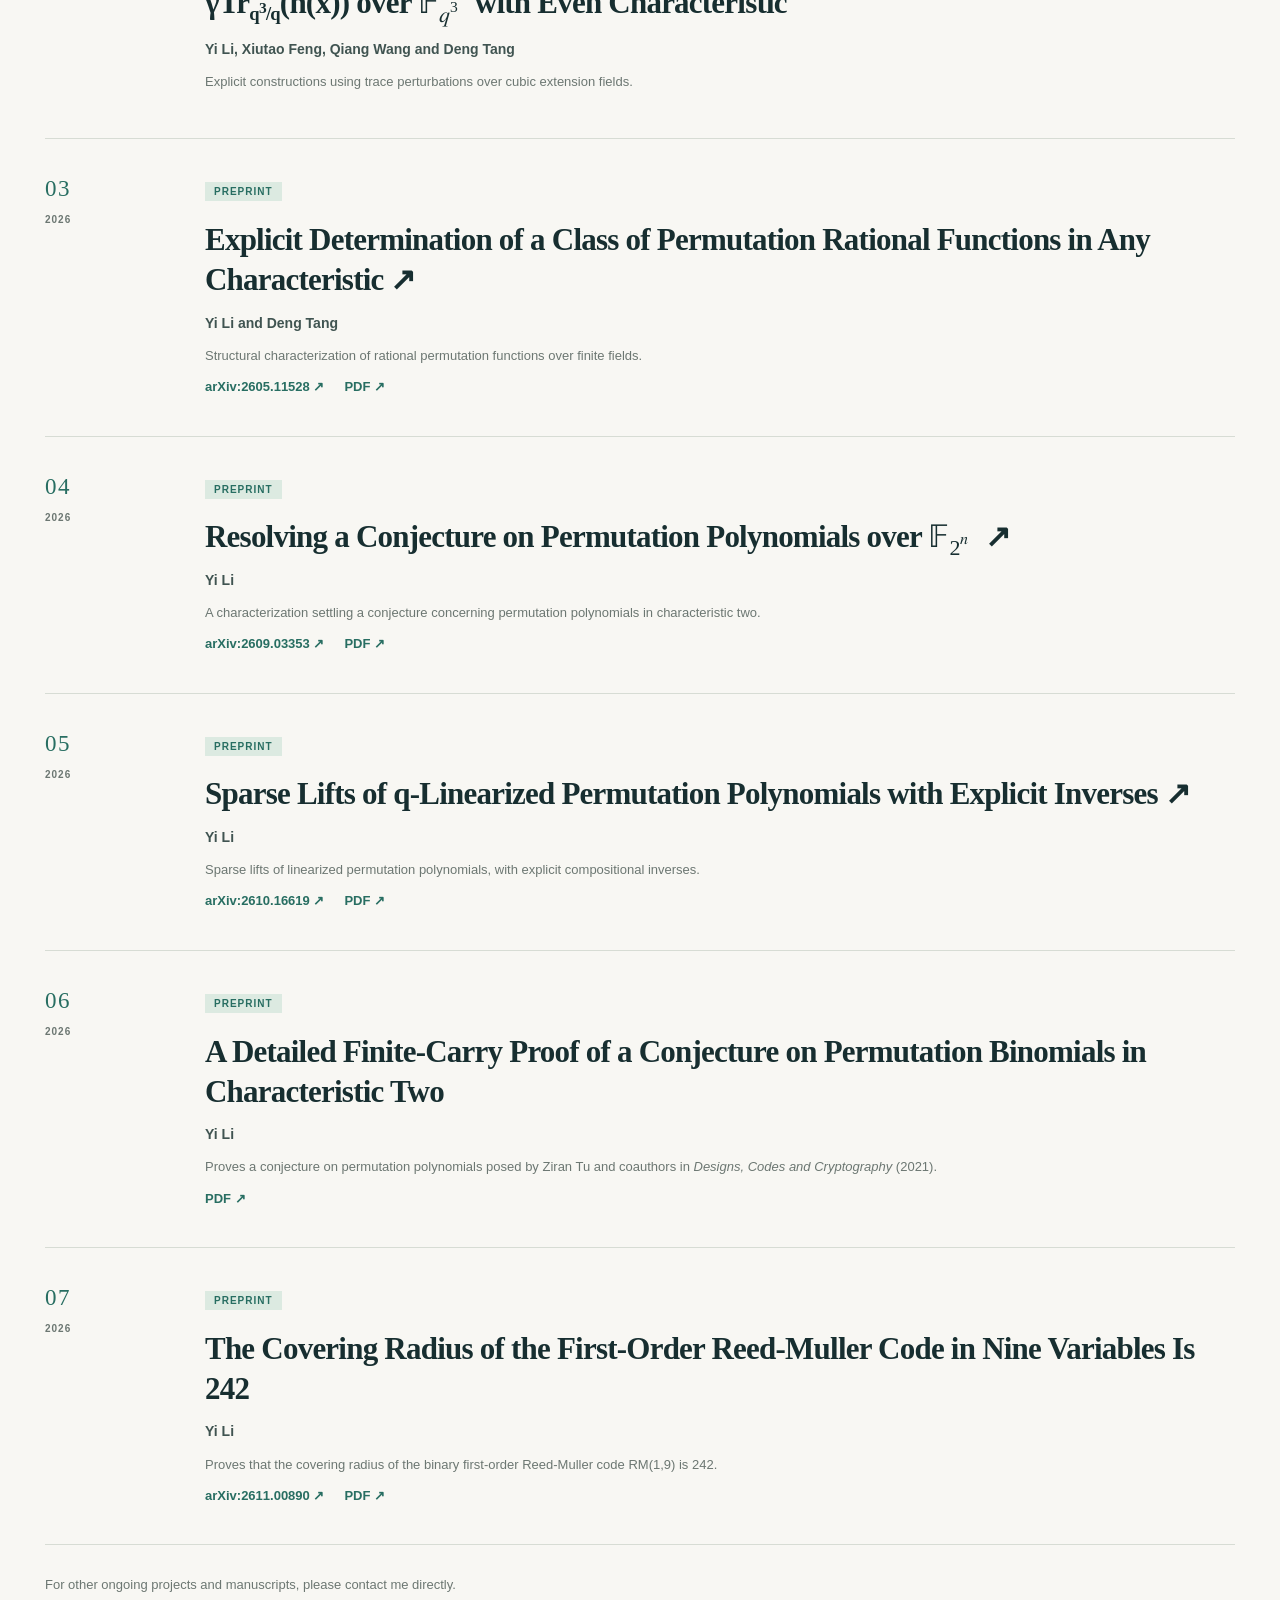
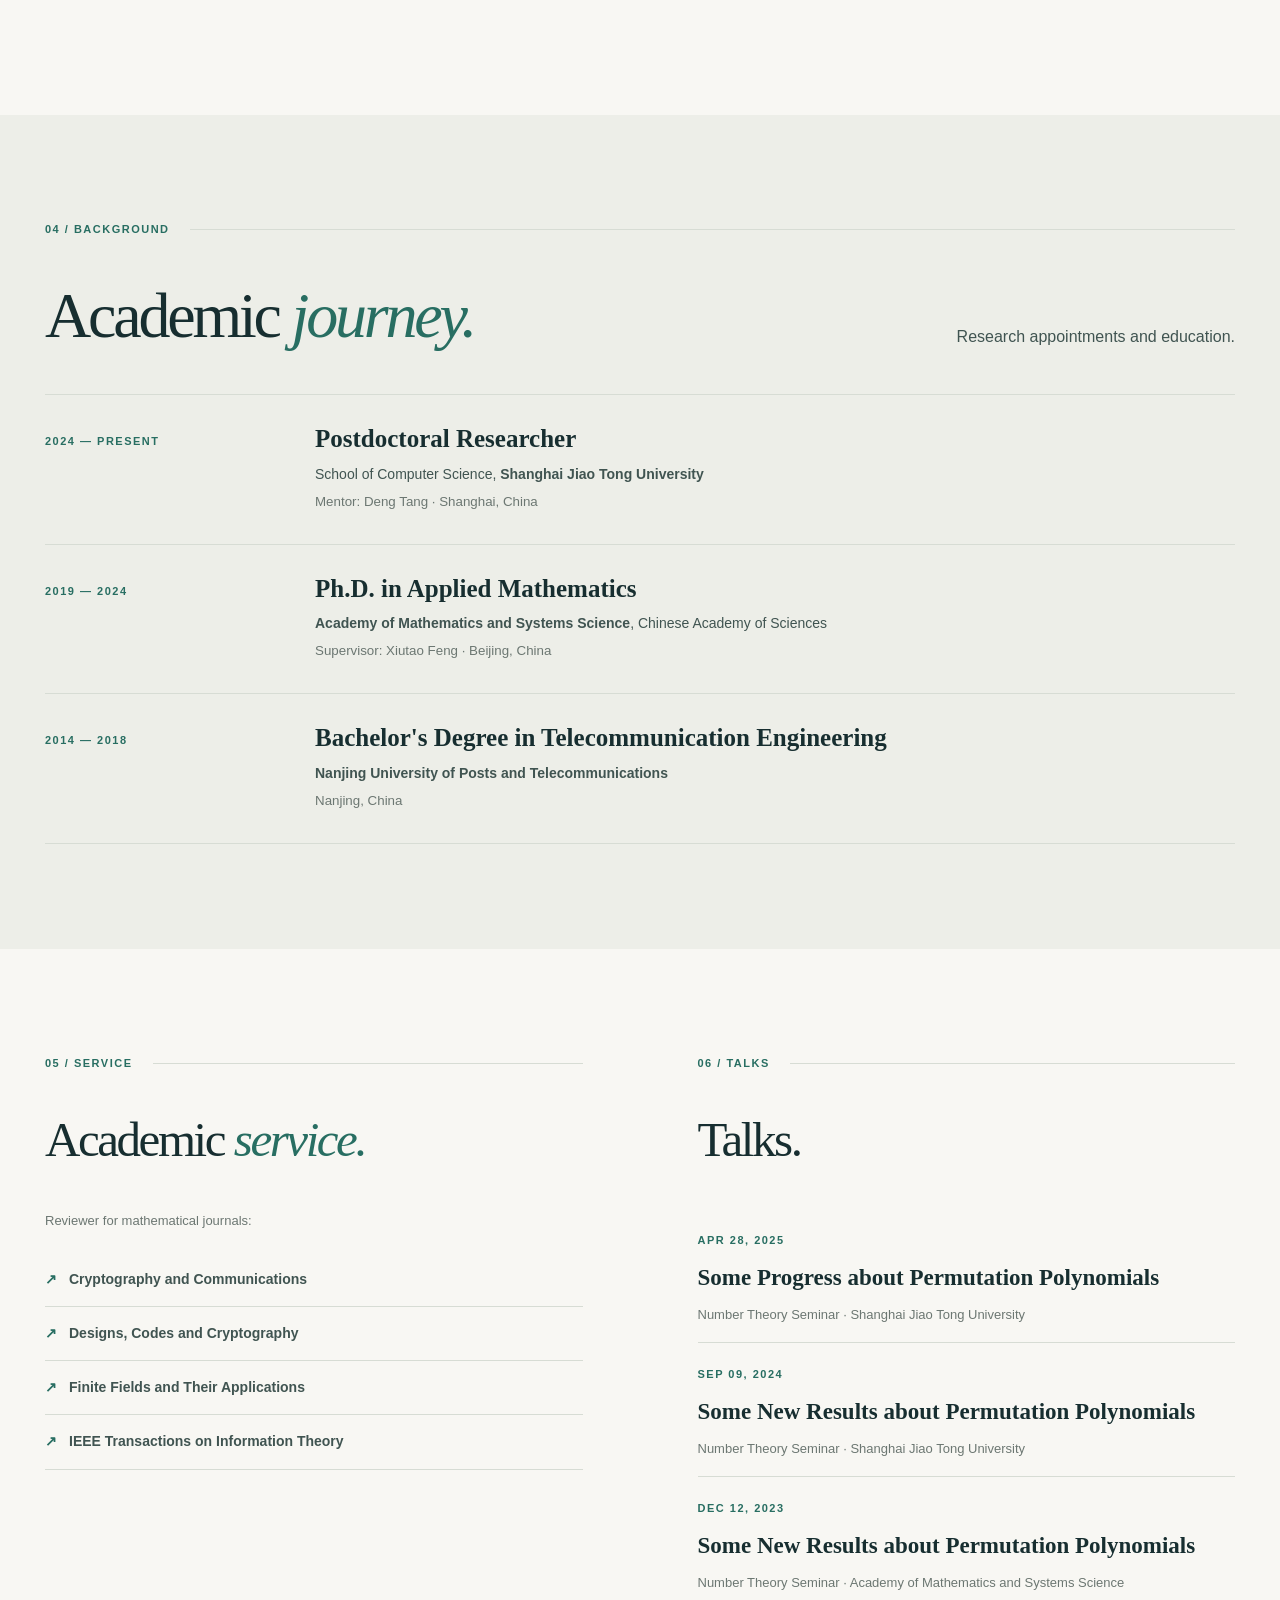
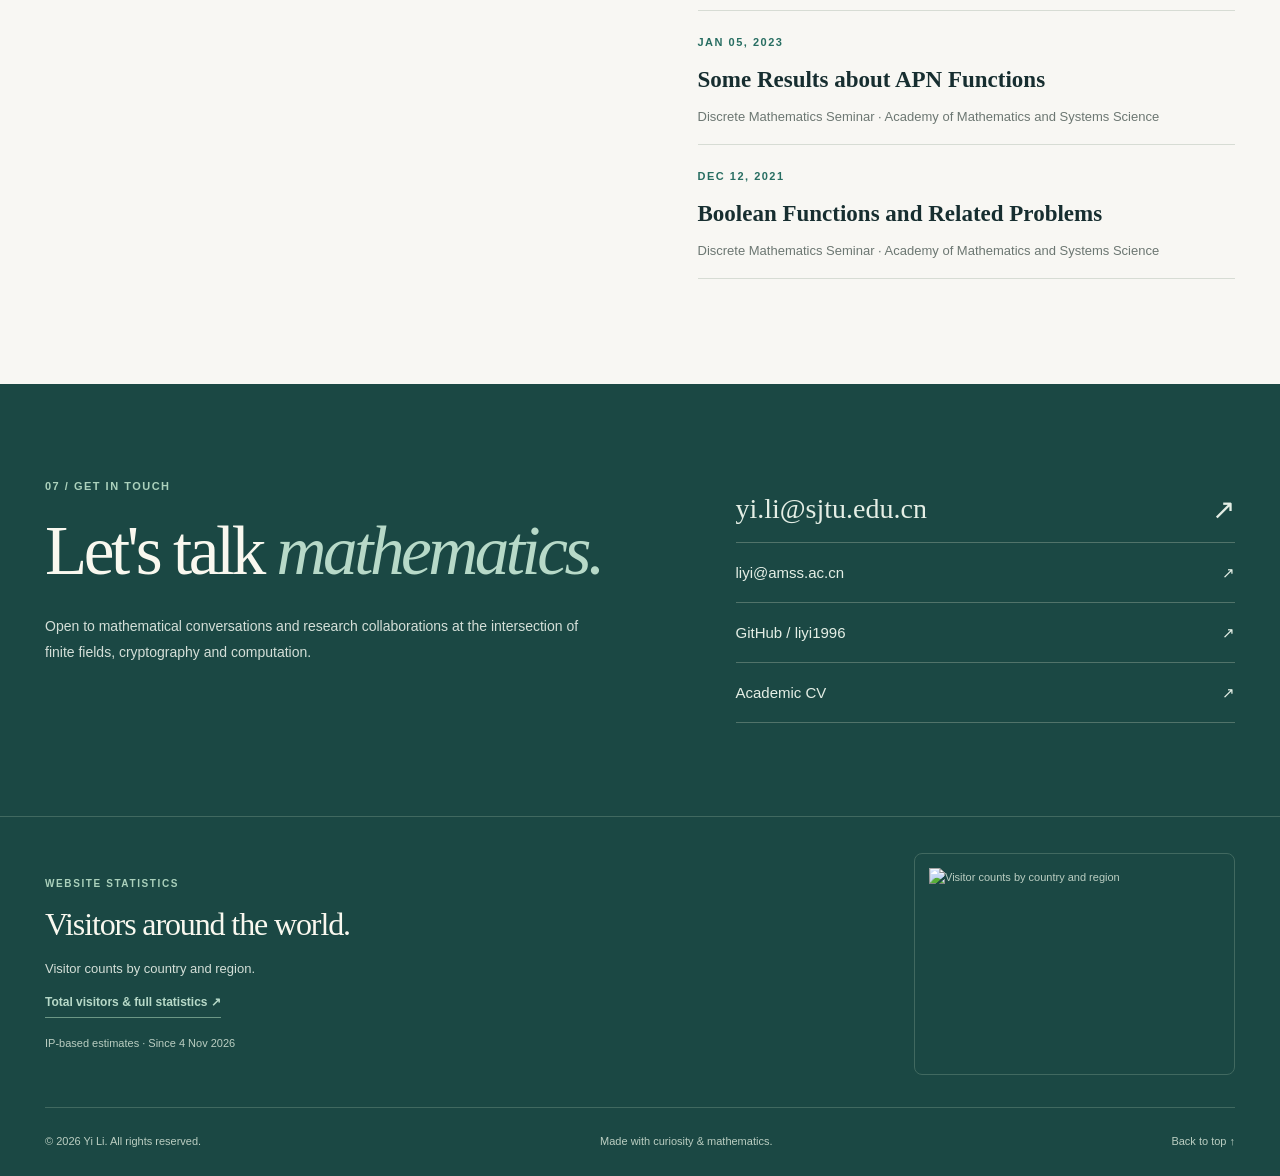
==== commit b0b528a1: "Polish preprint titles and descriptions" ====
--- a/index.html
+++ b/index.html
@@ -28,8 +28,9 @@
   <div class="pub-index">06 <small>2026</small></div>
   <div>
     <span class="status">PREPRINT</span>
-    <h3><a href="https://github.com/liyi1996/The-Proof-of-Conjecture-1-of-Tu-Zeng-Jiang-Li/blob/main/Conjecture1_Detailed_Proof_Yi_Li.pdf" target="_blank" rel="noopener">A DETAILED FINITE-CARRY PROOF OF A CONJECTURE ON PERMUTATION BINOMIALS IN CHARACTERISTIC TWO</a></h3>
+    <h3><a href="https://github.com/liyi1996/The-Proof-of-Conjecture-1-of-Tu-Zeng-Jiang-Li/blob/main/Conjecture1_Detailed_Proof_Yi_Li.pdf" target="_blank" rel="noopener">A Detailed Finite-Carry Proof of a Conjecture on Permutation Binomials in Characteristic Two</a></h3>
     <p class="authors">Yi Li</p>
+    <p class="abstract">Proves a conjecture on permutation polynomials posed by Ziran Tu and coauthors in <em>Designs, Codes and Cryptography</em> (2021).</p>
     <div class="pub-links"><a href="https://github.com/liyi1996/The-Proof-of-Conjecture-1-of-Tu-Zeng-Jiang-Li/blob/main/Conjecture1_Detailed_Proof_Yi_Li.pdf" target="_blank" rel="noopener">PDF ↗</a></div>
   </div>
 </article>
@@ -37,8 +38,9 @@
   <div class="pub-index">07 <small>2026</small></div>
   <div>
     <span class="status">PREPRINT</span>
-    <h3><a href="https://arxiv.org/abs/2611.00890" target="_blank" rel="noopener">The covering radius of the first-order Reed-Muller code in nine variables is 242</a></h3>
+    <h3><a href="https://arxiv.org/abs/2611.00890" target="_blank" rel="noopener">The Covering Radius of the First-Order Reed-Muller Code in Nine Variables Is 242</a></h3>
     <p class="authors">Yi Li</p>
+    <p class="abstract">Proves that the covering radius of the binary first-order Reed-Muller code RM(1,9) is 242.</p>
     <div class="pub-links">
       <a href="https://arxiv.org/abs/2611.00890" target="_blank" rel="noopener">arXiv:2611.00890 ↗</a>
       <a href="https://arxiv.org/pdf/2611.00890" target="_blank" rel="noopener">PDF ↗</a>
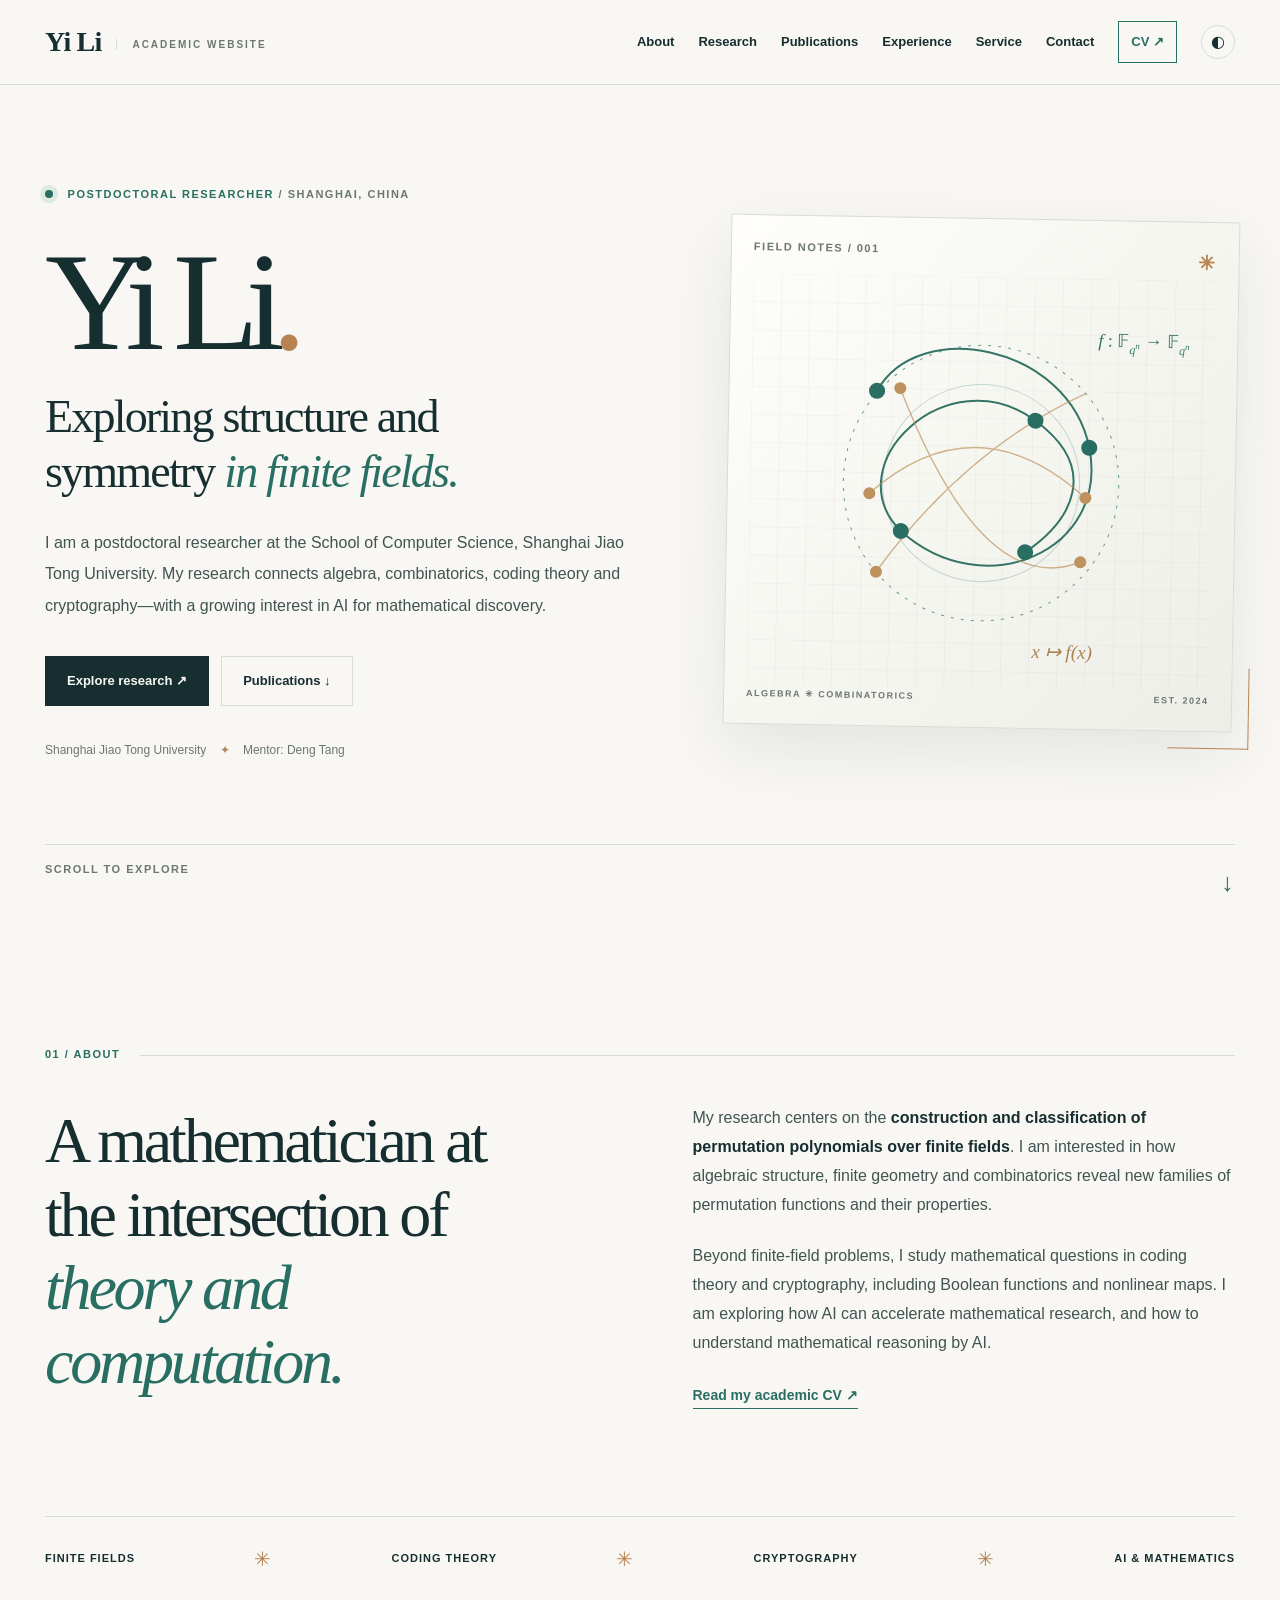
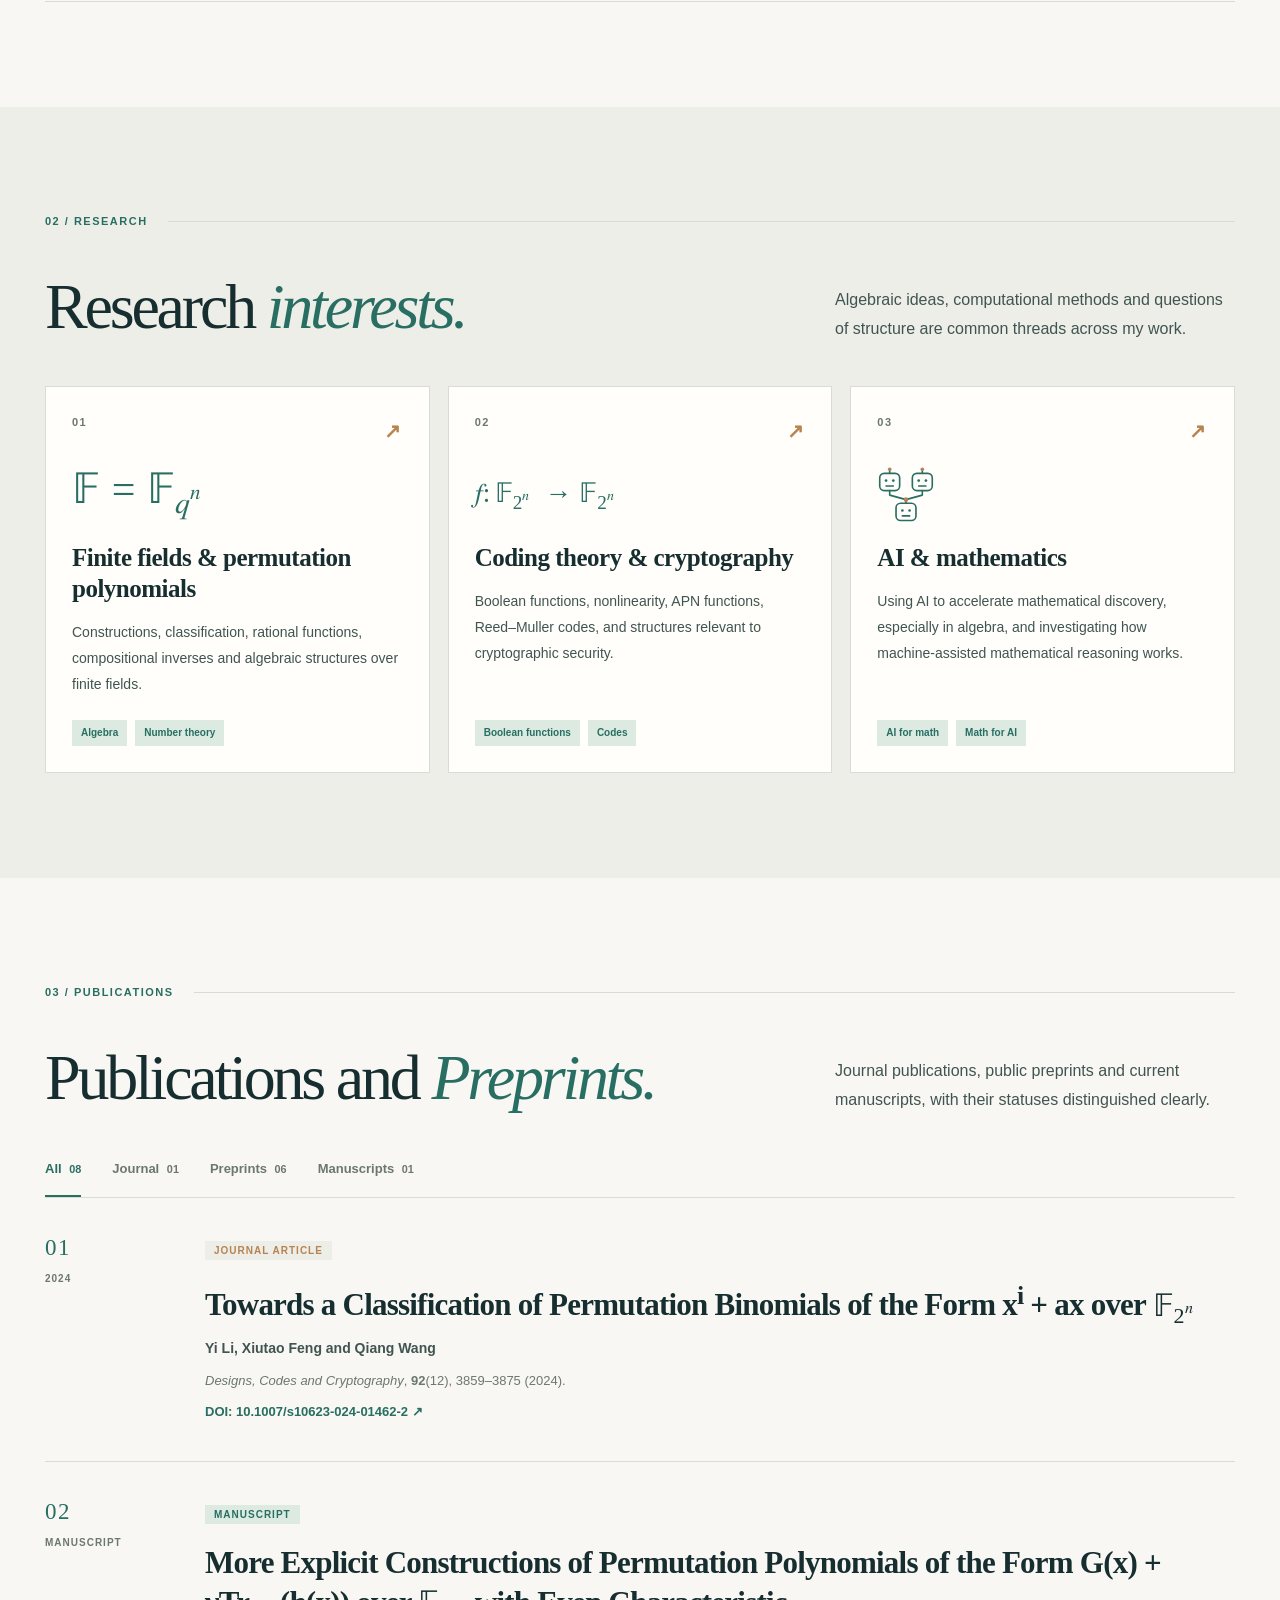
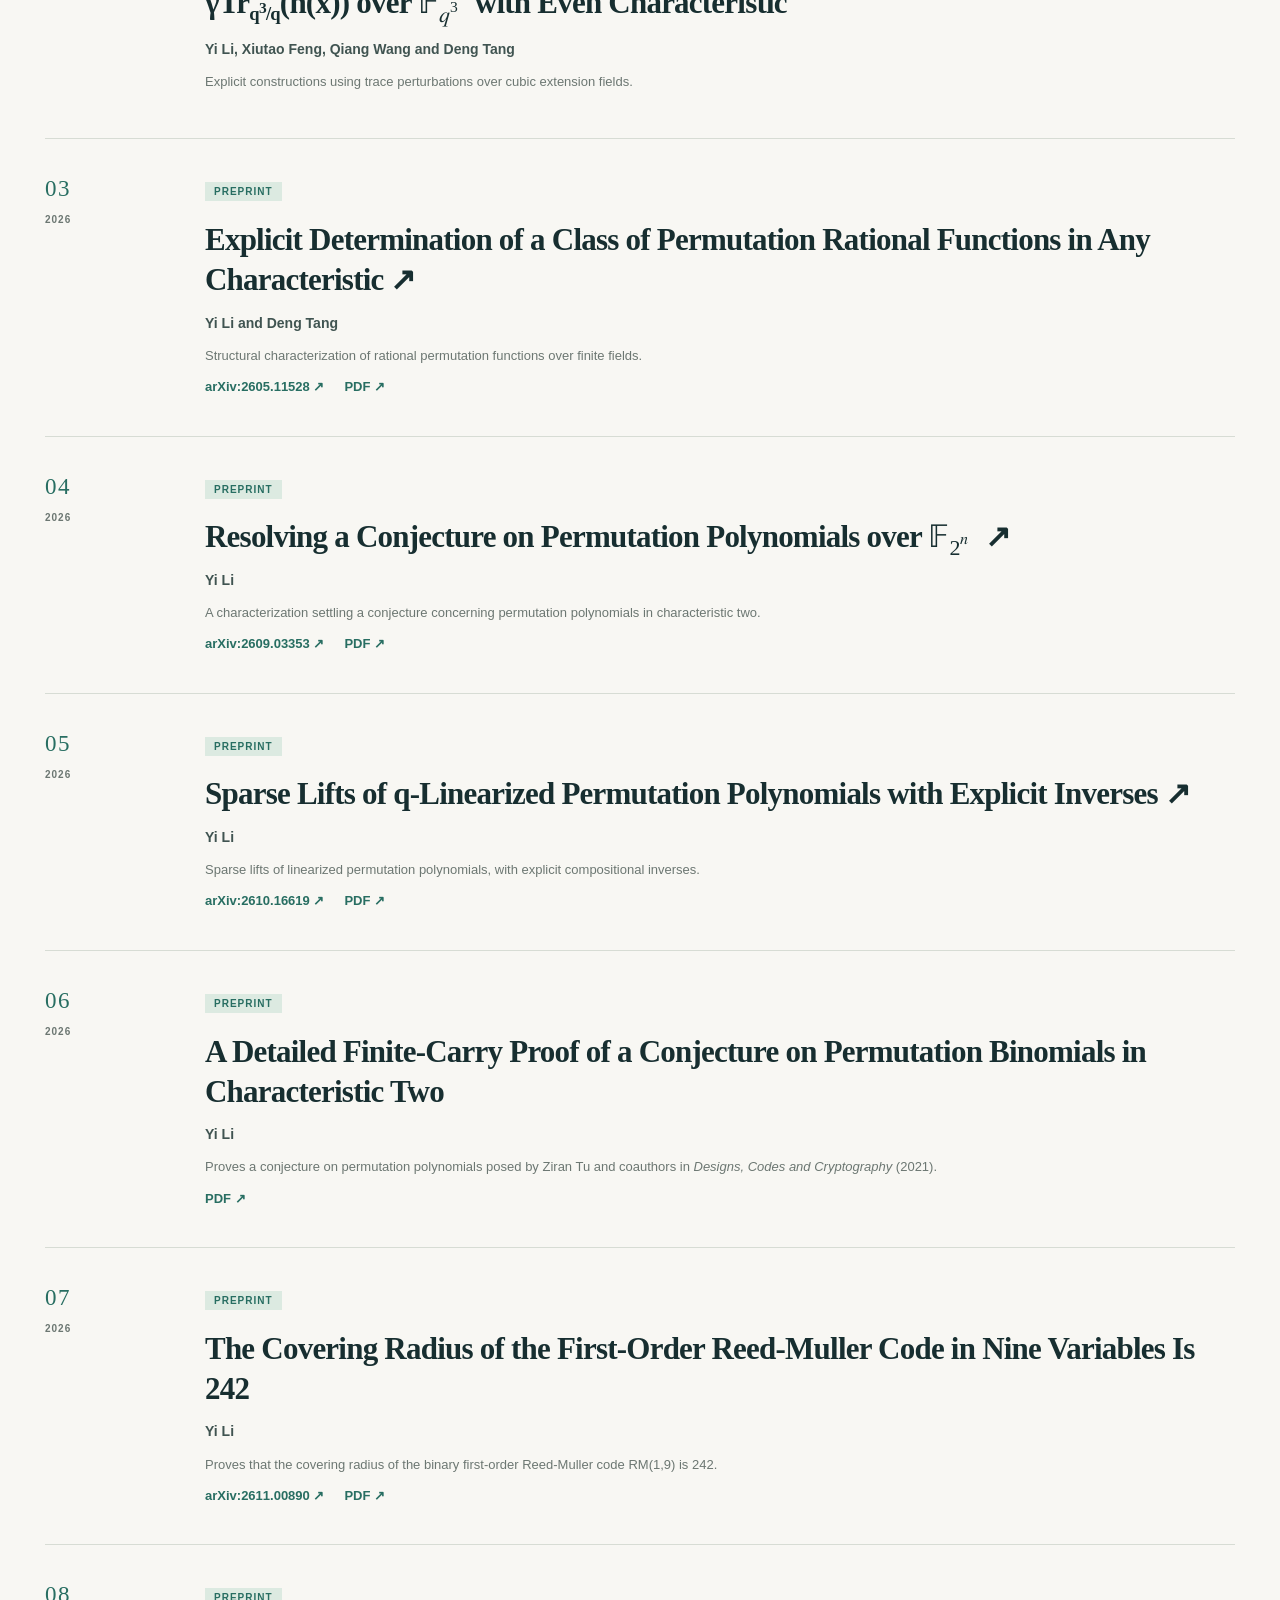
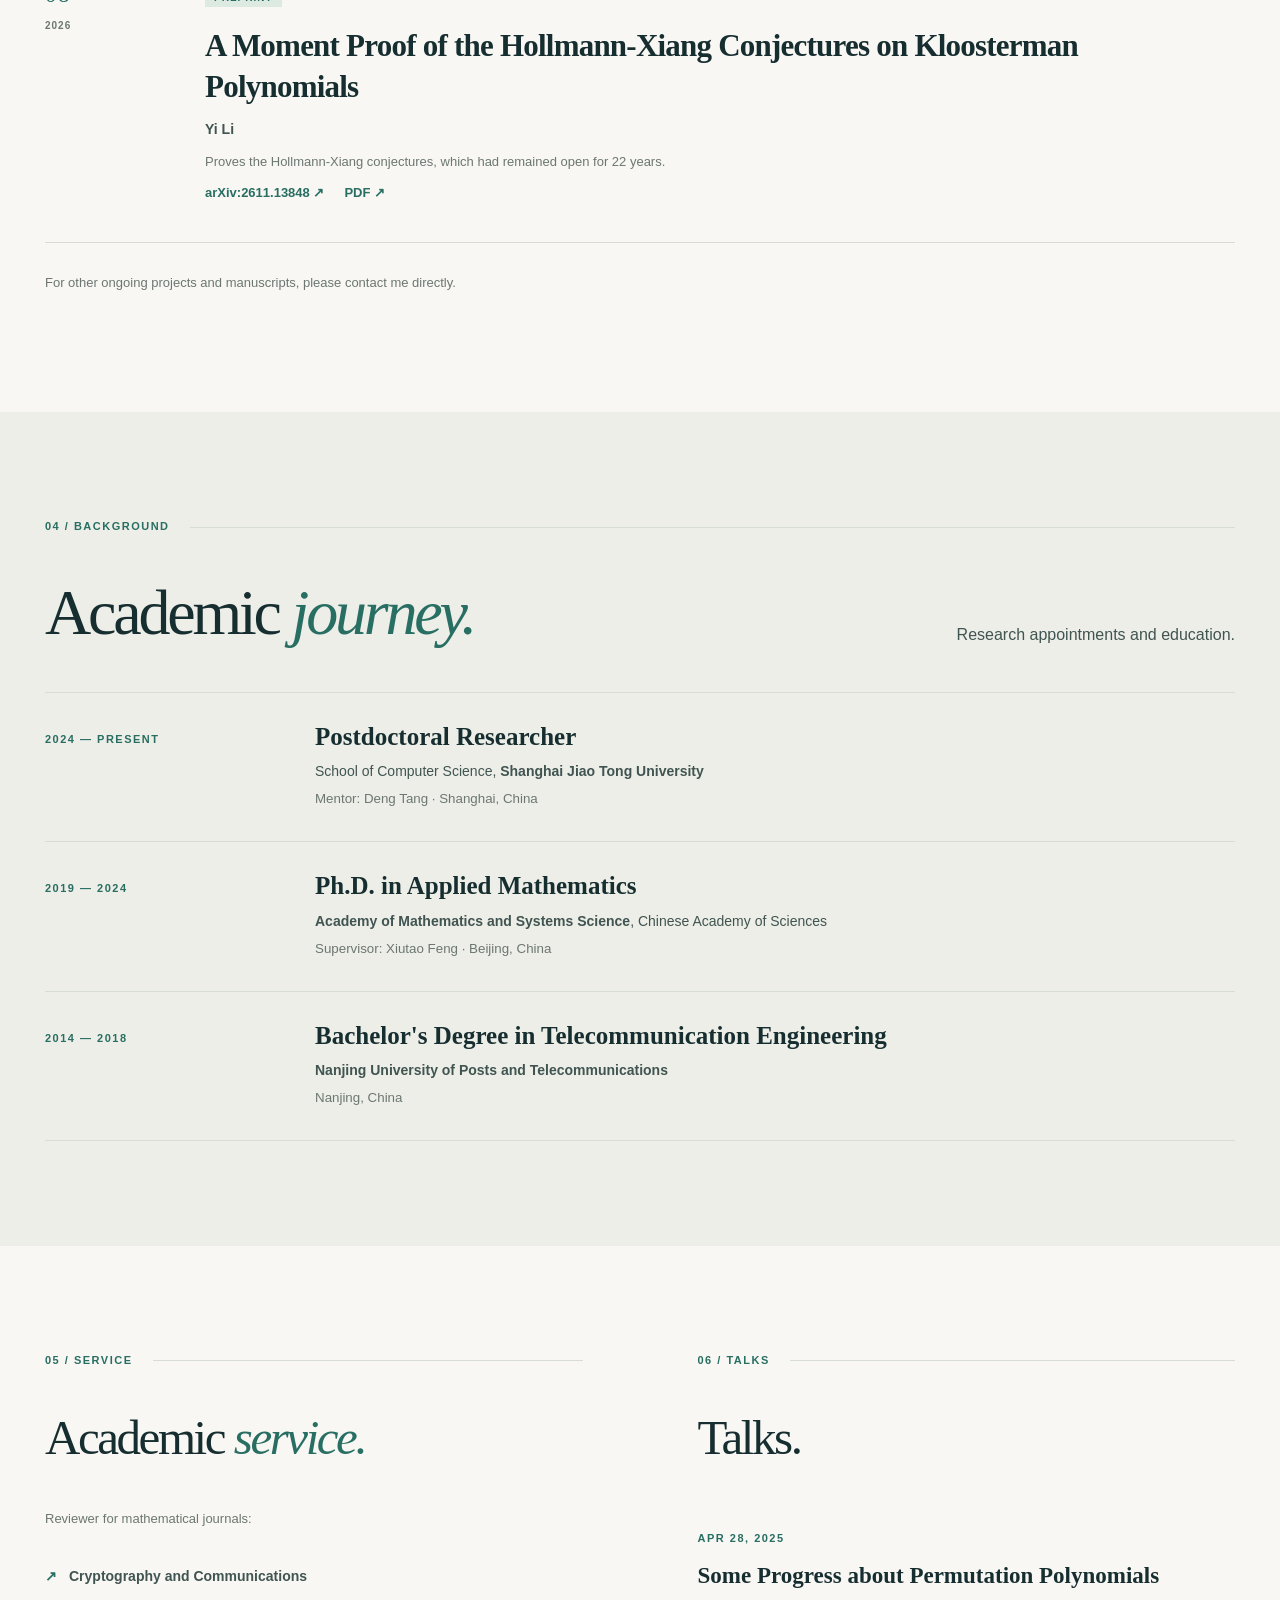
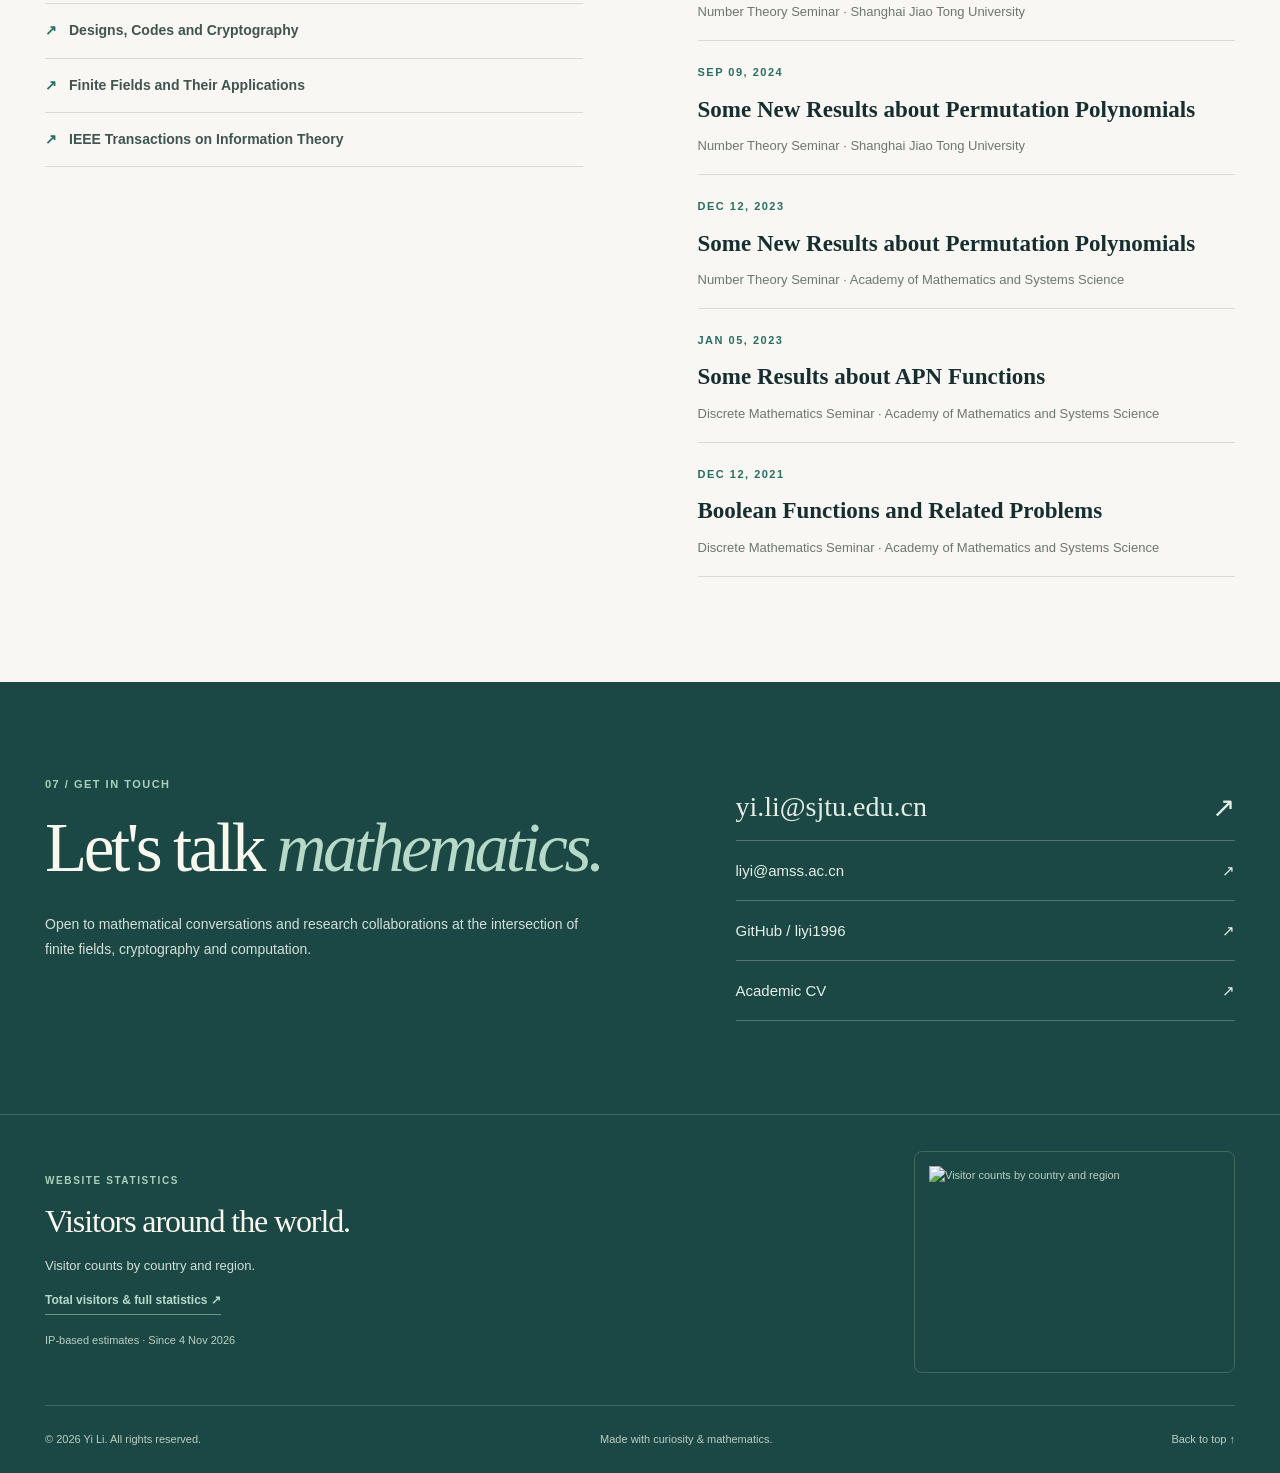
==== commit 43421ec6: "Add Hollmann-Xiang conjectures preprint" ====
--- a/index.html
+++ b/index.html
@@ -18,7 +18,7 @@
 <path d="M14 7V3M50 7V3M14 26v5l18 5 18-5v-5M32 36v4M10 21h8M46 21h8M28 54h8"/>
 </g><g fill="currentColor"><circle cx="10" cy="15" r="1.5"/><circle cx="18" cy="15" r="1.5"/><circle cx="46" cy="15" r="1.5"/><circle cx="54" cy="15" r="1.5"/><circle cx="28" cy="48" r="1.5"/><circle cx="36" cy="48" r="1.5"/></g><g fill="var(--gold)"><circle cx="14" cy="2.5" r="2"/><circle cx="50" cy="2.5" r="2"/><circle cx="32" cy="36" r="2.5"/></g>
 </svg></div><h3>AI &amp; mathematics</h3><p>Using AI to accelerate mathematical discovery, especially in algebra, and investigating how machine-assisted mathematical reasoning works.</p><div class="tags"><span>AI for math</span><span>Math for AI</span></div></article></div></div></section>
-<section id="publications" class="section"><div class="wrap"><div class="section-label">03 / PUBLICATIONS <i></i></div><div class="section-head"><h2>Publications and <em>Preprints.</em></h2><p>Journal publications, public preprints and current manuscripts, with their statuses distinguished clearly.</p></div><div class="filters" role="group" aria-label="Filter publication types"><button class="active" data-filter="all" aria-pressed="true">All <small>07</small></button><button data-filter="journal" aria-pressed="false">Journal <small>01</small></button><button data-filter="preprint" aria-pressed="false">Preprints <small>05</small></button><button data-filter="manuscript" aria-pressed="false">Manuscripts <small>01</small></button></div><div class="pub-list">
+<section id="publications" class="section"><div class="wrap"><div class="section-label">03 / PUBLICATIONS <i></i></div><div class="section-head"><h2>Publications and <em>Preprints.</em></h2><p>Journal publications, public preprints and current manuscripts, with their statuses distinguished clearly.</p></div><div class="filters" role="group" aria-label="Filter publication types"><button class="active" data-filter="all" aria-pressed="true">All <small>08</small></button><button data-filter="journal" aria-pressed="false">Journal <small>01</small></button><button data-filter="preprint" aria-pressed="false">Preprints <small>06</small></button><button data-filter="manuscript" aria-pressed="false">Manuscripts <small>01</small></button></div><div class="pub-list">
 <article class="pub" data-type="journal"><div class="pub-index">01 <small>2024</small></div><div><span class="status journal">JOURNAL ARTICLE</span><h3>Towards a Classification of Permutation Binomials of the Form x<sup>i</sup> + ax over <math xmlns="http://www.w3.org/1998/Math/MathML" aria-label="F subscript 2 to the power n"><msub><mi mathvariant="normal">𝔽</mi><msup><mn>2</mn><mi>n</mi></msup></msub></math></h3><p class="authors">Yi Li, Xiutao Feng and Qiang Wang</p><p class="abstract"><em>Designs, Codes and Cryptography</em>, <strong>92</strong>(12), 3859–3875 (2024).</p><div class="pub-links"><a href="https://doi.org/10.1007/s10623-024-01462-2" target="_blank" rel="noopener">DOI: 10.1007/s10623-024-01462-2 ↗</a></div></div></article>
 <article class="pub" data-type="manuscript"><div class="pub-index">02 <small>MANUSCRIPT</small></div><div><span class="status">MANUSCRIPT</span><h3>More Explicit Constructions of Permutation Polynomials of the Form G(x) + γTr<sub>q<sup>3</sup>/q</sub>(h(x)) over <math xmlns="http://www.w3.org/1998/Math/MathML" aria-label="F subscript q cubed"><msub><mi mathvariant="normal">𝔽</mi><msup><mi>q</mi><mn>3</mn></msup></msub></math> with Even Characteristic</h3><p class="authors">Yi Li, Xiutao Feng, Qiang Wang and Deng Tang</p><p class="abstract">Explicit constructions using trace perturbations over cubic extension fields.</p></div></article>
 <article class="pub" data-type="preprint"><div class="pub-index">03 <small>2026</small></div><div><span class="status">PREPRINT</span><h3><a href="https://arxiv.org/abs/2605.11528" target="_blank" rel="noopener">Explicit Determination of a Class of Permutation Rational Functions in Any Characteristic ↗</a></h3><p class="authors">Yi Li and Deng Tang</p><p class="abstract">Structural characterization of rational permutation functions over finite fields.</p><div class="pub-links"><a href="https://arxiv.org/abs/2605.11528" target="_blank" rel="noopener">arXiv:2605.11528 ↗</a><a href="https://arxiv.org/pdf/2605.11528" target="_blank" rel="noopener">PDF ↗</a></div></div></article>
@@ -47,6 +47,19 @@
     </div>
   </div>
 </article>
+<article class="pub" data-type="preprint">
+  <div class="pub-index">08 <small>2026</small></div>
+  <div>
+    <span class="status">PREPRINT</span>
+    <h3><a href="https://arxiv.org/pdf/2611.13848" target="_blank" rel="noopener">A Moment Proof of the Hollmann-Xiang Conjectures on Kloosterman Polynomials</a></h3>
+    <p class="authors">Yi Li</p>
+    <p class="abstract">Proves the Hollmann-Xiang conjectures, which had remained open for 22 years.</p>
+    <div class="pub-links">
+      <a href="https://arxiv.org/abs/2611.13848" target="_blank" rel="noopener">arXiv:2611.13848 ↗</a>
+      <a href="https://arxiv.org/pdf/2611.13848" target="_blank" rel="noopener">PDF ↗</a>
+    </div>
+  </div>
+</article>
 </div><p class="footnote">For other ongoing projects and manuscripts, please contact me directly.</p></div></section>
 <section id="experience" class="section tint"><div class="wrap"><div class="section-label">04 / BACKGROUND <i></i></div><div class="section-head"><h2>Academic <em>journey.</em></h2><p>Research appointments and education.</p></div><div class="timeline"><article><time>2024 — PRESENT</time><div><h3>Postdoctoral Researcher</h3><p>School of Computer Science, <strong>Shanghai Jiao Tong University</strong></p><small>Mentor: Deng Tang · Shanghai, China</small></div></article><article><time>2019 — 2024</time><div><h3>Ph.D. in Applied Mathematics</h3><p><strong>Academy of Mathematics and Systems Science</strong>, Chinese Academy of Sciences</p><small>Supervisor: Xiutao Feng · Beijing, China</small></div></article><article><time>2014 — 2018</time><div><h3>Bachelor's Degree in Telecommunication Engineering</h3><p><strong>Nanjing University of Posts and Telecommunications</strong></p><small>Nanjing, China</small></div></article></div></div></section>
 <section id="service" class="section"><div class="wrap twin"><div><div class="section-label">05 / SERVICE <i></i></div><h2>Academic <em>service.</em></h2><p class="note">Reviewer for mathematical journals:</p><ul class="service-list"><li>Cryptography and Communications</li><li>Designs, Codes and Cryptography</li><li>Finite Fields and Their Applications</li><li>IEEE Transactions on Information Theory</li></ul></div><div><div class="section-label">06 / TALKS <i></i></div><h2>Talks.</h2><div class="talk"><time datetime="2025-04-28">APR 28, 2025</time><h3>Some Progress about Permutation Polynomials</h3><p>Number Theory Seminar · Shanghai Jiao Tong University</p></div><div class="talk"><time datetime="2024-09-09">SEP 09, 2024</time><h3>Some New Results about Permutation Polynomials</h3><p>Number Theory Seminar · Shanghai Jiao Tong University</p></div><div class="talk"><time datetime="2023-12-12">DEC 12, 2023</time><h3>Some New Results about Permutation Polynomials</h3><p>Number Theory Seminar · Academy of Mathematics and Systems Science</p></div><div class="talk"><time datetime="2023-01-05">JAN 05, 2023</time><h3>Some Results about APN Functions</h3><p>Discrete Mathematics Seminar · Academy of Mathematics and Systems Science</p></div><div class="talk"><time datetime="2021-12-12">DEC 12, 2021</time><h3>Boolean Functions and Related Problems</h3><p>Discrete Mathematics Seminar · Academy of Mathematics and Systems Science</p></div></div></div></section>
